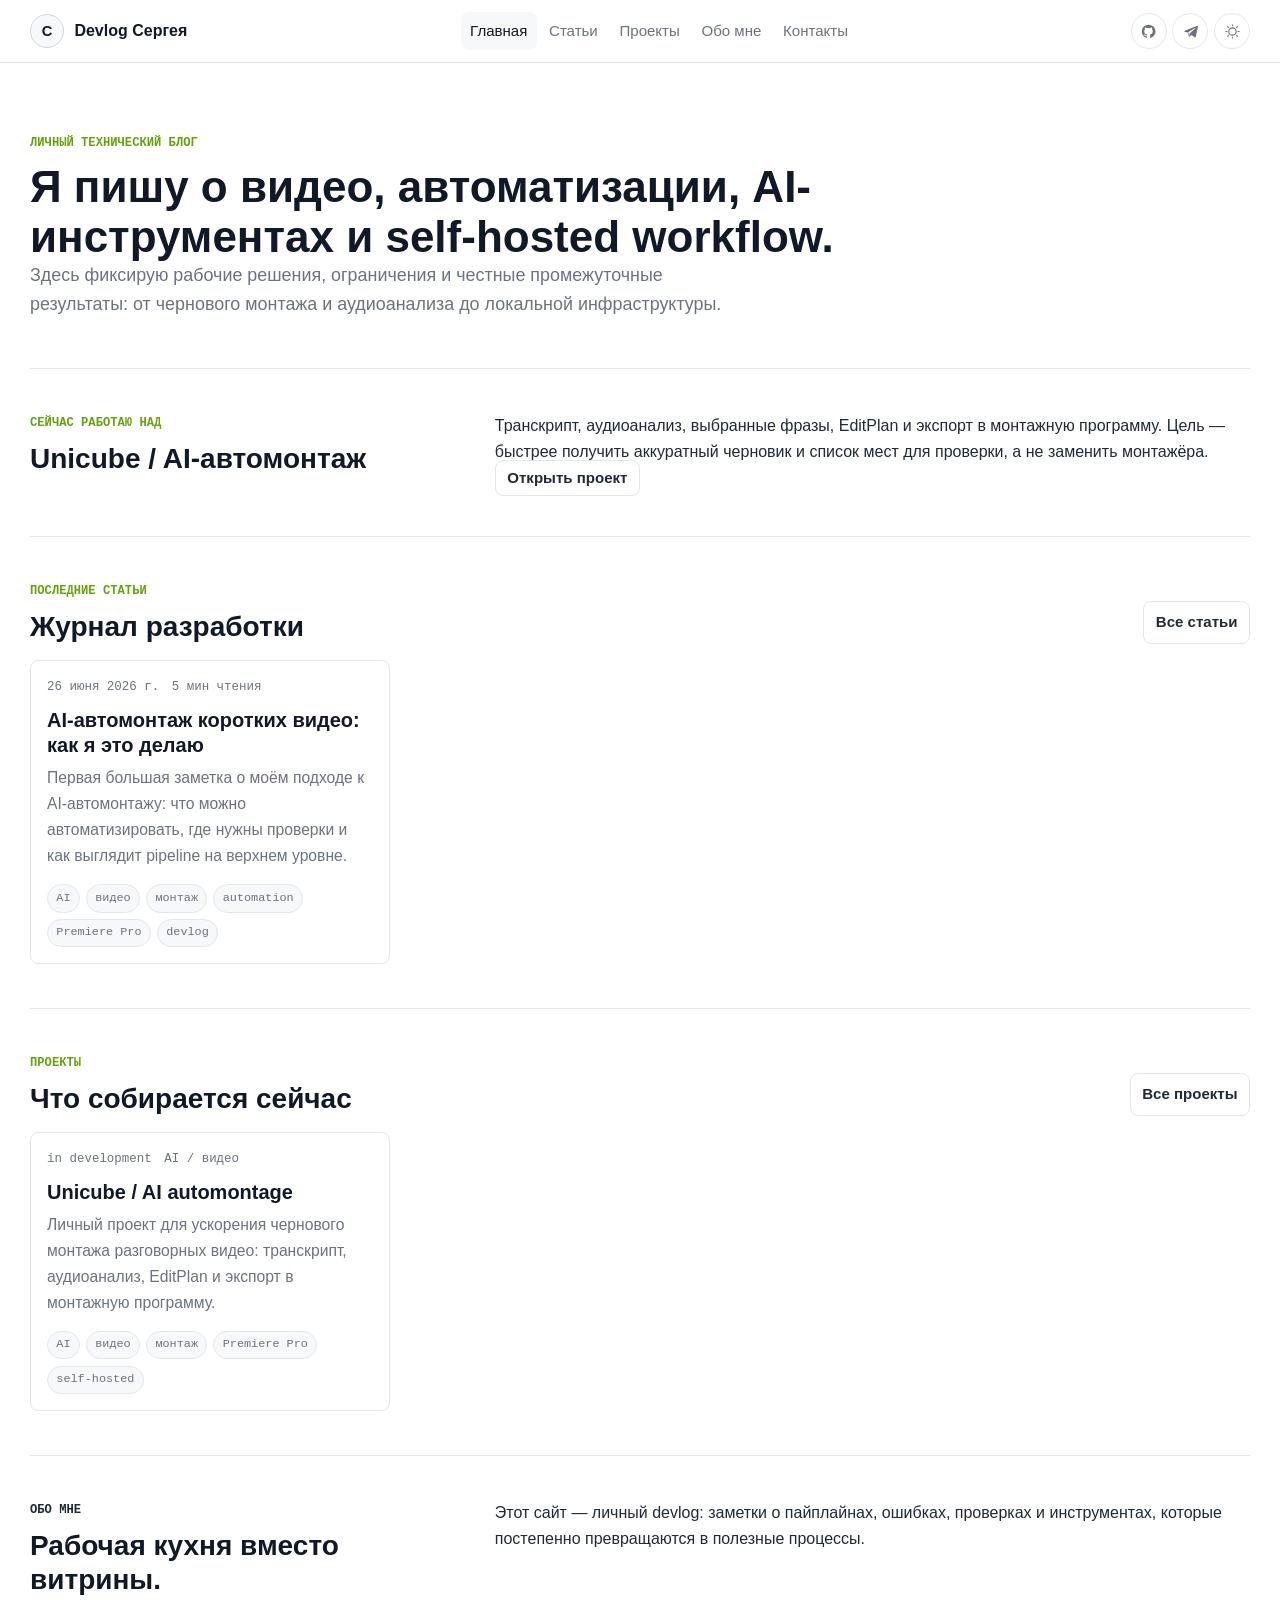
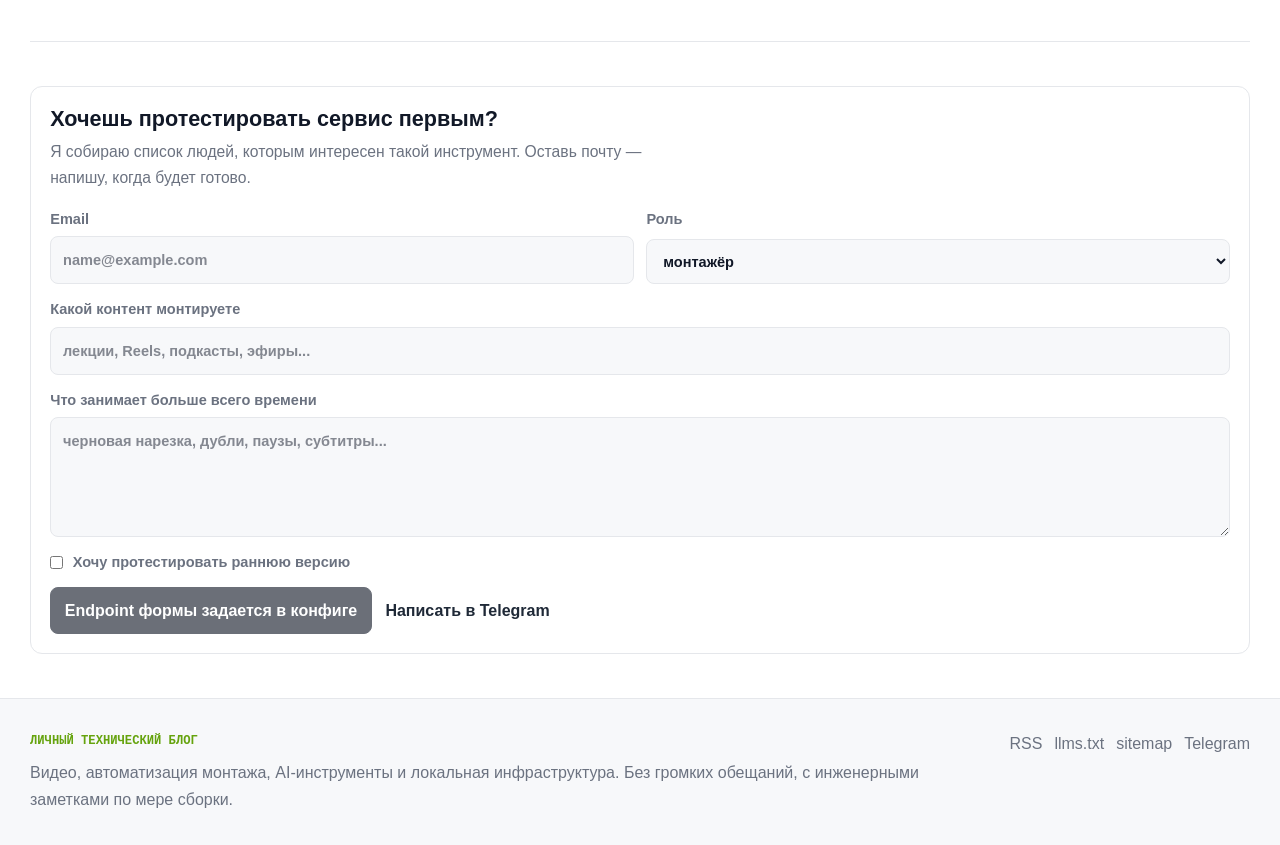
==== index.html @ e4939ee9 "Publish site" ====
<!DOCTYPE html><html lang="ru"><head><meta charset="utf-8"><meta name="viewport" content="width=device-width, initial-scale=1"><meta name="generator" content="Astro v7.0.3"><link rel="icon" href="/favicon.svg" type="image/svg+xml"><title>Сергей: видео, AI-автомонтаж и self-hosted workflow</title><meta name="description" content="Личный технический блог о видео, автоматизации монтажа, AI-инструментах, Premiere/DaVinci и self-hosted процессах."><link rel="canonical" href="https://dedkik221.github.io/"><meta name="robots" content="index, follow"><meta property="og:locale" content="ru_RU"><meta property="og:site_name" content="Сергей: видео, AI-автомонтаж и self-hosted workflow"><meta property="og:type" content="website"><meta property="og:title" content="Сергей: видео, AI-автомонтаж и self-hosted workflow"><meta property="og:description" content="Личный технический блог о видео, автоматизации монтажа, AI-инструментах, Premiere/DaVinci и self-hosted процессах."><meta property="og:url" content="https://dedkik221.github.io/"><meta property="og:image" content="https://dedkik221.github.io/images/og-default.svg"><meta name="twitter:card" content="summary_large_image"><meta name="twitter:title" content="Сергей: видео, AI-автомонтаж и self-hosted workflow"><meta name="twitter:description" content="Личный технический блог о видео, автоматизации монтажа, AI-инструментах, Premiere/DaVinci и self-hosted процессах."><meta name="twitter:image" content="https://dedkik221.github.io/images/og-default.svg"><script type="application/ld+json">{"@context":"https://schema.org","@type":"WebSite","name":"Сергей: видео, AI-автомонтаж и self-hosted workflow","url":"https://dedkik221.github.io","inLanguage":"ru-RU","description":"Личный технический блог о видео, автоматизации монтажа, AI-инструментах, Premiere/DaVinci и self-hosted процессах.","author":{"@type":"Person","name":"Сергей"}}</script><script type="application/ld+json">{"@context":"https://schema.org","@type":"Person","name":"Сергей","url":"https://dedkik221.github.io","description":"Я исследую и собираю инструменты на стыке видеопроизводства, автоматизации монтажа, AI и локальной инфраструктуры.","sameAs":["https://t.me/your_username","https://github.com/your_username"]}</script><script type="application/ld+json">{"@context":"https://schema.org","@type":"BreadcrumbList","itemListElement":[{"@type":"ListItem","position":1,"name":"Главная","item":"https://dedkik221.github.io/"}]}</script><link rel="stylesheet" href="/_astro/seo.Bn_b38nS.css"></head><body><a class="skip-link" href="#content">К содержанию</a><header class="site-header" data-pagefind-ignore><div class="shell header-inner"><a class="brand" href="/" aria-label="На главную"><span class="brand-mark">С</span><span><strong>Devlog Сергея</strong></span></a><nav class="nav" aria-label="Главная навигация"><a href="/" aria-current="page">Главная</a><a href="/articles/">Статьи</a><a href="/projects/">Проекты</a><a href="/about/">Обо мне</a><a href="/contact/">Контакты</a></nav><div class="header-actions" aria-label="Быстрые ссылки"><a href="https://github.com/your_username" aria-label="GitHub"><svg viewBox="0 0 24 24" aria-hidden="true"><path d="M12 2.5a9.5 9.5 0 0 0-3 18.52c.48.09.65-.2.65-.46v-1.7c-2.64.57-3.2-1.12-3.2-1.12-.43-1.1-1.05-1.39-1.05-1.39-.86-.59.07-.58.07-.58.95.07 1.45.98 1.45.98.85 1.44 2.22 1.03 2.76.78.09-.62.33-1.03.6-1.27-2.1-.24-4.31-1.05-4.31-4.68 0-1.03.37-1.88.98-2.54-.1-.24-.42-1.2.09-2.5 0 0 .79-.25 2.6.97a8.9 8.9 0 0 1 4.73 0c1.8-1.22 2.6-.97 2.6-.97.5 1.3.18 2.26.09 2.5.61.66.98 1.5.98 2.54 0 3.64-2.22 4.44-4.33 4.67.34.3.64.88.64 1.77v2.64c0 .26.17.56.66.46A9.5 9.5 0 0 0 12 2.5Z"></path></svg></a><a href="https://t.me/your_username" aria-label="Telegram"><svg viewBox="0 0 24 24" aria-hidden="true"><path d="M20.55 4.4 3.9 10.83c-1.14.46-1.13 1.1-.2 1.38l4.27 1.33 1.63 5c.2.56.1.78.68.78.44 0 .64-.2.9-.45l2.16-2.1 4.5 3.33c.83.46 1.42.22 1.63-.77L22.4 5.54c.3-1.2-.46-1.75-1.85-1.14Zm-11.9 8.83 9.75-6.15c.49-.3.93-.14.57.18l-8.34 7.52-.33 3.49-1.65-5.04Z"></path></svg></a><button class="theme-toggle" type="button" aria-label="Переключить тему" data-theme-toggle><svg viewBox="0 0 24 24" aria-hidden="true"><path d="M12 18a6 6 0 1 1 0-12 6 6 0 0 1 0 12Zm0-1.6a4.4 4.4 0 1 0 0-8.8 4.4 4.4 0 0 0 0 8.8ZM11.2 2h1.6v2.7h-1.6V2Zm0 17.3h1.6V22h-1.6v-2.7ZM2 11.2h2.7v1.6H2v-1.6Zm17.3 0H22v1.6h-2.7v-1.6ZM4.22 5.35l1.13-1.13 1.9 1.9-1.13 1.13-1.9-1.9Zm12.53 12.53 1.13-1.13 1.9 1.9-1.13 1.13-1.9-1.9Zm0-11.76 1.9-1.9 1.13 1.13-1.9 1.9-1.13-1.13ZM4.22 18.65l1.9-1.9 1.13 1.13-1.9 1.9-1.13-1.13Z"></path></svg></button></div></div></header><script>
  const storedTheme = localStorage.getItem('theme');
  if (storedTheme === 'dark') document.documentElement.dataset.theme = 'dark';

  document.querySelector('[data-theme-toggle]')?.addEventListener('click', () => {
    const nextTheme = document.documentElement.dataset.theme === 'dark' ? 'light' : 'dark';
    document.documentElement.dataset.theme = nextTheme === 'dark' ? 'dark' : '';
    localStorage.setItem('theme', nextTheme);
  });
</script><main id="content" class="site-main"><section class="home-intro shell" data-pagefind-body><p class="eyebrow">личный технический блог</p><h1>Я пишу о видео, автоматизации, AI-инструментах и self-hosted workflow.</h1><p class="lead">Здесь фиксирую рабочие решения, ограничения и честные промежуточные результаты: от чернового монтажа и аудиоанализа до локальной инфраструктуры.</p></section><section class="section shell now-block" data-pagefind-body><div><p class="eyebrow">сейчас работаю над</p><h2>Unicube / AI-автомонтаж</h2></div><div class="text-block"><p>Транскрипт, аудиоанализ, выбранные фразы, EditPlan и экспорт в монтажную программу. Цель — быстрее получить аккуратный черновик и список мест для проверки, а не заменить монтажёра.</p><a href="/projects/unicube/">Открыть проект</a></div></section><section class="section shell"><div class="section-head"><div><p class="eyebrow">последние статьи</p><h2>Журнал разработки</h2></div><a href="/articles/">Все статьи</a></div><div class="card-grid"><article class="content-card"><div class="card-meta"><time datetime="2026-06-26T00:00:00.000Z">26 июня 2026 г.</time><span>5 мин чтения</span></div><h2><a href="/articles/ai-automontage-plugin/">AI-автомонтаж коротких видео: как я это делаю</a></h2><p>Первая большая заметка о моём подходе к AI-автомонтажу: что можно автоматизировать, где нужны проверки и как выглядит pipeline на верхнем уровне.</p><ul class="tag-list" aria-label="Теги"><li>AI</li><li>видео</li><li>монтаж</li><li>automation</li><li>Premiere Pro</li><li>devlog</li></ul></article></div></section><section class="section shell"><div class="section-head"><div><p class="eyebrow">проекты</p><h2>Что собирается сейчас</h2></div><a href="/projects/">Все проекты</a></div><div class="card-grid"><article class="content-card project-card"><div class="card-meta"><span>in development</span><span>AI / видео</span></div><h2><a href="/projects/unicube/">Unicube / AI automontage</a></h2><p>Личный проект для ускорения чернового монтажа разговорных видео: транскрипт, аудиоанализ, EditPlan и экспорт в монтажную программу.</p><ul class="tag-list" aria-label="Теги проекта"><li>AI</li><li>видео</li><li>монтаж</li><li>Premiere Pro</li><li>self-hosted</li></ul></article></div></section><section class="section shell about-strip" data-pagefind-body><div><p class="eyebrow">обо мне</p><h2>Рабочая кухня вместо витрины.</h2></div><p>Этот сайт — личный devlog: заметки о пайплайнах, ошибках, проверках и инструментах, которые постепенно превращаются в полезные процессы.</p></section><section class="section shell feedback-band" id="feedback"><form class="feedback-form"><div class="form-intro"><h2>Хочешь протестировать сервис первым?</h2><p>Я собираю список людей, которым интересен такой инструмент. Оставь почту — напишу, когда будет готово.</p></div><div class="form-grid"><label><span>Email</span><input type="email" name="email" placeholder="name@example.com" autocomplete="email"></label><label><span>Роль</span><select name="role"><option value="монтажёр">монтажёр</option><option value="блогер">блогер</option><option value="SMM">SMM</option><option value="предприниматель">предприниматель</option><option value="другое">другое</option></select></label></div><label><span>Какой контент монтируете</span><input name="content_type" placeholder="лекции, Reels, подкасты, эфиры..."></label><label><span>Что занимает больше всего времени</span><textarea name="main_pain" rows="4" placeholder="черновая нарезка, дубли, паузы, субтитры..."></textarea></label><label class="check-row"><input type="checkbox" name="early_access" value="yes"><span>Хочу протестировать раннюю версию</span></label><div class="form-actions"><button type="button" disabled>Endpoint формы задается в конфиге</button><a href="https://t.me/your_username">Написать в Telegram</a></div></form></section></main><footer class="site-footer" data-pagefind-ignore><div class="shell footer-grid"><div><p class="eyebrow">Личный технический блог</p><p>Видео, автоматизация монтажа, AI-инструменты и локальная инфраструктура. Без громких обещаний, с инженерными заметками по мере сборки.</p></div><div class="footer-links"><a href="/rss.xml">RSS</a><a href="/llms.txt">llms.txt</a><a href="/sitemap.xml">sitemap</a><a href="https://t.me/your_username">Telegram</a></div></div></footer></body></html>
---- _astro/seo.Bn_b38nS.css ----
/*! tailwindcss v4.3.1 | MIT License | https://tailwindcss.com */
@layer properties{@supports (((-webkit-hyphens:none)) and (not (margin-trim:inline))) or ((-moz-orient:inline) and (not (color:rgb(from red r g b)))){*,:before,:after,::backdrop{--tw-outline-style:solid}}}@layer theme{:root,:host{--font-sans:ui-sans-serif, system-ui, sans-serif, "Apple Color Emoji", "Segoe UI Emoji", "Segoe UI Symbol", "Noto Color Emoji";--font-mono:ui-monospace, SFMono-Regular, Menlo, Monaco, Consolas, "Liberation Mono", "Courier New", monospace;--radius-lg:.5rem;--default-font-family:var(--font-sans);--default-mono-font-family:var(--font-mono)}}@layer base{*,:after,:before,::backdrop{box-sizing:border-box;border:0 solid;margin:0;padding:0}::file-selector-button{box-sizing:border-box;border:0 solid;margin:0;padding:0}html,:host{-webkit-text-size-adjust:100%;tab-size:4;line-height:1.5;font-family:var(--default-font-family,ui-sans-serif, system-ui, sans-serif, "Apple Color Emoji", "Segoe UI Emoji", "Segoe UI Symbol", "Noto Color Emoji");font-feature-settings:var(--default-font-feature-settings,normal);font-variation-settings:var(--default-font-variation-settings,normal);-webkit-tap-highlight-color:transparent}hr{height:0;color:inherit;border-top-width:1px}abbr:where([title]){text-decoration:underline dotted}h1,h2,h3,h4,h5,h6{font-size:inherit;font-weight:inherit}a{color:inherit;-webkit-text-decoration:inherit;-webkit-text-decoration:inherit;-webkit-text-decoration:inherit;text-decoration:inherit}b,strong{font-weight:bolder}code,kbd,samp,pre{font-family:var(--default-mono-font-family,ui-monospace, SFMono-Regular, Menlo, Monaco, Consolas, "Liberation Mono", "Courier New", monospace);font-feature-settings:var(--default-mono-font-feature-settings,normal);font-variation-settings:var(--default-mono-font-variation-settings,normal);font-size:1em}small{font-size:80%}sub,sup{vertical-align:baseline;font-size:75%;line-height:0;position:relative}sub{bottom:-.25em}sup{top:-.5em}table{text-indent:0;border-color:inherit;border-collapse:collapse}:-moz-focusring{outline:auto}progress{vertical-align:baseline}summary{display:list-item}ol,ul,menu{list-style:none}img,svg,video,canvas,audio,iframe,embed,object{vertical-align:middle;display:block}img,video{max-width:100%;height:auto}button,input,select,optgroup,textarea{font:inherit;font-feature-settings:inherit;font-variation-settings:inherit;letter-spacing:inherit;color:inherit;opacity:1;background-color:#0000;border-radius:0}::file-selector-button{font:inherit;font-feature-settings:inherit;font-variation-settings:inherit;letter-spacing:inherit;color:inherit;opacity:1;background-color:#0000;border-radius:0}:where(select:is([multiple],[size])) optgroup{font-weight:bolder}:where(select:is([multiple],[size])) optgroup option{padding-inline-start:20px}::file-selector-button{margin-inline-end:4px}::placeholder{opacity:1}@supports (not ((-webkit-appearance:-apple-pay-button))) or (contain-intrinsic-size:1px){::placeholder{color:currentColor}@supports (color:color-mix(in lab, red, red)){::placeholder{color:color-mix(in oklab, currentcolor 50%, transparent)}}}textarea{resize:vertical}::-webkit-search-decoration{-webkit-appearance:none}::-webkit-date-and-time-value{min-height:1lh;text-align:inherit}::-webkit-datetime-edit{display:inline-flex}::-webkit-datetime-edit-fields-wrapper{padding:0}::-webkit-datetime-edit{padding-block:0}::-webkit-datetime-edit-year-field{padding-block:0}::-webkit-datetime-edit-month-field{padding-block:0}::-webkit-datetime-edit-day-field{padding-block:0}::-webkit-datetime-edit-hour-field{padding-block:0}::-webkit-datetime-edit-minute-field{padding-block:0}::-webkit-datetime-edit-second-field{padding-block:0}::-webkit-datetime-edit-millisecond-field{padding-block:0}::-webkit-datetime-edit-meridiem-field{padding-block:0}::-webkit-calendar-picker-indicator{line-height:1}:-moz-ui-invalid{box-shadow:none}button,input:where([type=button],[type=reset],[type=submit]){appearance:button}::file-selector-button{appearance:button}::-webkit-inner-spin-button{height:auto}::-webkit-outer-spin-button{height:auto}[hidden]:where(:not([hidden=until-found])){display:none!important}}@layer components;@layer utilities{.static{position:static}.prose{color:var(--tw-prose-body);max-width:65ch}.prose :where(p):not(:where([class~=not-prose],[class~=not-prose] *)){margin-top:1.25em;margin-bottom:1.25em}.prose :where([class~=lead]):not(:where([class~=not-prose],[class~=not-prose] *)){color:var(--tw-prose-lead);margin-top:1.2em;margin-bottom:1.2em;font-size:1.25em;line-height:1.6}.prose :where(a):not(:where([class~=not-prose],[class~=not-prose] *)){color:var(--tw-prose-links);font-weight:500;text-decoration:underline}.prose :where(strong):not(:where([class~=not-prose],[class~=not-prose] *)){color:var(--tw-prose-bold);font-weight:600}.prose :where(a strong):not(:where([class~=not-prose],[class~=not-prose] *)),.prose :where(blockquote strong):not(:where([class~=not-prose],[class~=not-prose] *)),.prose :where(thead th strong):not(:where([class~=not-prose],[class~=not-prose] *)){color:inherit}.prose :where(ol):not(:where([class~=not-prose],[class~=not-prose] *)){margin-top:1.25em;margin-bottom:1.25em;padding-inline-start:1.625em;list-style-type:decimal}.prose :where(ol[type=A]):not(:where([class~=not-prose],[class~=not-prose] *)){list-style-type:upper-alpha}.prose :where(ol[type=a]):not(:where([class~=not-prose],[class~=not-prose] *)){list-style-type:lower-alpha}.prose :where(ol[type=A s]):not(:where([class~=not-prose],[class~=not-prose] *)){list-style-type:upper-alpha}.prose :where(ol[type=a s]):not(:where([class~=not-prose],[class~=not-prose] *)){list-style-type:lower-alpha}.prose :where(ol[type=I]):not(:where([class~=not-prose],[class~=not-prose] *)){list-style-type:upper-roman}.prose :where(ol[type=i]):not(:where([class~=not-prose],[class~=not-prose] *)){list-style-type:lower-roman}.prose :where(ol[type=I s]):not(:where([class~=not-prose],[class~=not-prose] *)){list-style-type:upper-roman}.prose :where(ol[type=i s]):not(:where([class~=not-prose],[class~=not-prose] *)){list-style-type:lower-roman}.prose :where(ol[type="1"]):not(:where([class~=not-prose],[class~=not-prose] *)){list-style-type:decimal}.prose :where(ul):not(:where([class~=not-prose],[class~=not-prose] *)){margin-top:1.25em;margin-bottom:1.25em;padding-inline-start:1.625em;list-style-type:disc}.prose :where(ol>li):not(:where([class~=not-prose],[class~=not-prose] *))::marker{color:var(--tw-prose-counters);font-weight:400}.prose :where(ul>li):not(:where([class~=not-prose],[class~=not-prose] *))::marker{color:var(--tw-prose-bullets)}.prose :where(dt):not(:where([class~=not-prose],[class~=not-prose] *)){color:var(--tw-prose-headings);margin-top:1.25em;font-weight:600}.prose :where(hr):not(:where([class~=not-prose],[class~=not-prose] *)){border-color:var(--tw-prose-hr);border-top-width:1px;margin-top:3em;margin-bottom:3em}.prose :where(blockquote):not(:where([class~=not-prose],[class~=not-prose] *)){color:var(--tw-prose-quotes);border-inline-start-width:.25rem;border-inline-start-color:var(--tw-prose-quote-borders);quotes:"“""”""‘""’";margin-top:1.6em;margin-bottom:1.6em;padding-inline-start:1em;font-style:italic;font-weight:500}.prose :where(blockquote p:first-of-type):not(:where([class~=not-prose],[class~=not-prose] *)):before{content:open-quote}.prose :where(blockquote p:last-of-type):not(:where([class~=not-prose],[class~=not-prose] *)):after{content:close-quote}.prose :where(h1):not(:where([class~=not-prose],[class~=not-prose] *)){color:var(--tw-prose-headings);margin-top:0;margin-bottom:.888889em;font-size:2.25em;font-weight:800;line-height:1.11111}.prose :where(h1 strong):not(:where([class~=not-prose],[class~=not-prose] *)){color:inherit;font-weight:900}.prose :where(h2):not(:where([class~=not-prose],[class~=not-prose] *)){color:var(--tw-prose-headings);margin-top:2em;margin-bottom:1em;font-size:1.5em;font-weight:700;line-height:1.33333}.prose :where(h2 strong):not(:where([class~=not-prose],[class~=not-prose] *)){color:inherit;font-weight:800}.prose :where(h3):not(:where([class~=not-prose],[class~=not-prose] *)){color:var(--tw-prose-headings);margin-top:1.6em;margin-bottom:.6em;font-size:1.25em;font-weight:600;line-height:1.6}.prose :where(h3 strong):not(:where([class~=not-prose],[class~=not-prose] *)){color:inherit;font-weight:700}.prose :where(h4):not(:where([class~=not-prose],[class~=not-prose] *)){color:var(--tw-prose-headings);margin-top:1.5em;margin-bottom:.5em;font-weight:600;line-height:1.5}.prose :where(h4 strong):not(:where([class~=not-prose],[class~=not-prose] *)){color:inherit;font-weight:700}.prose :where(img):not(:where([class~=not-prose],[class~=not-prose] *)){margin-top:2em;margin-bottom:2em}.prose :where(picture):not(:where([class~=not-prose],[class~=not-prose] *)){margin-top:2em;margin-bottom:2em;display:block}.prose :where(video):not(:where([class~=not-prose],[class~=not-prose] *)){margin-top:2em;margin-bottom:2em}.prose :where(kbd):not(:where([class~=not-prose],[class~=not-prose] *)){color:var(--tw-prose-kbd);box-shadow:0 0 0 1px var(--tw-prose-kbd-shadows), 0 3px 0 var(--tw-prose-kbd-shadows);padding-top:.1875em;padding-inline-end:.375em;padding-bottom:.1875em;border-radius:.3125rem;padding-inline-start:.375em;font-family:inherit;font-size:.875em;font-weight:500}.prose :where(code):not(:where([class~=not-prose],[class~=not-prose] *)){color:var(--tw-prose-code);font-size:.875em;font-weight:600}.prose :where(code):not(:where([class~=not-prose],[class~=not-prose] *)):before,.prose :where(code):not(:where([class~=not-prose],[class~=not-prose] *)):after{content:"`"}.prose :where(a code):not(:where([class~=not-prose],[class~=not-prose] *)),.prose :where(h1 code):not(:where([class~=not-prose],[class~=not-prose] *)){color:inherit}.prose :where(h2 code):not(:where([class~=not-prose],[class~=not-prose] *)){color:inherit;font-size:.875em}.prose :where(h3 code):not(:where([class~=not-prose],[class~=not-prose] *)){color:inherit;font-size:.9em}.prose :where(h4 code):not(:where([class~=not-prose],[class~=not-prose] *)),.prose :where(blockquote code):not(:where([class~=not-prose],[class~=not-prose] *)),.prose :where(thead th code):not(:where([class~=not-prose],[class~=not-prose] *)){color:inherit}.prose :where(pre):not(:where([class~=not-prose],[class~=not-prose] *)){color:var(--tw-prose-pre-code);background-color:var(--tw-prose-pre-bg);padding-top:.857143em;padding-inline-end:1.14286em;padding-bottom:.857143em;border-radius:.375rem;margin-top:1.71429em;margin-bottom:1.71429em;padding-inline-start:1.14286em;font-size:.875em;font-weight:400;line-height:1.71429;overflow-x:auto}.prose :where(pre code):not(:where([class~=not-prose],[class~=not-prose] *)){font-weight:inherit;color:inherit;font-size:inherit;font-family:inherit;line-height:inherit;background-color:#0000;border-width:0;border-radius:0;padding:0}.prose :where(pre code):not(:where([class~=not-prose],[class~=not-prose] *)):before,.prose :where(pre code):not(:where([class~=not-prose],[class~=not-prose] *)):after{content:none}.prose :where(table):not(:where([class~=not-prose],[class~=not-prose] *)){table-layout:auto;width:100%;margin-top:2em;margin-bottom:2em;font-size:.875em;line-height:1.71429}.prose :where(thead):not(:where([class~=not-prose],[class~=not-prose] *)){border-bottom-width:1px;border-bottom-color:var(--tw-prose-th-borders)}.prose :where(thead th):not(:where([class~=not-prose],[class~=not-prose] *)){color:var(--tw-prose-headings);vertical-align:bottom;padding-inline-end:.571429em;padding-bottom:.571429em;padding-inline-start:.571429em;font-weight:600}.prose :where(tbody tr):not(:where([class~=not-prose],[class~=not-prose] *)){border-bottom-width:1px;border-bottom-color:var(--tw-prose-td-borders)}.prose :where(tbody tr:last-child):not(:where([class~=not-prose],[class~=not-prose] *)){border-bottom-width:0}.prose :where(tbody td):not(:where([class~=not-prose],[class~=not-prose] *)){vertical-align:baseline}.prose :where(tfoot):not(:where([class~=not-prose],[class~=not-prose] *)){border-top-width:1px;border-top-color:var(--tw-prose-th-borders)}.prose :where(tfoot td):not(:where([class~=not-prose],[class~=not-prose] *)){vertical-align:top}.prose :where(th,td):not(:where([class~=not-prose],[class~=not-prose] *)){text-align:start}.prose :where(figure>*):not(:where([class~=not-prose],[class~=not-prose] *)){margin-top:0;margin-bottom:0}.prose :where(figcaption):not(:where([class~=not-prose],[class~=not-prose] *)){color:var(--tw-prose-captions);margin-top:.857143em;font-size:.875em;line-height:1.42857}.prose{--tw-prose-body:oklch(37.3% .034 259.733);--tw-prose-headings:oklch(21% .034 264.665);--tw-prose-lead:oklch(44.6% .03 256.802);--tw-prose-links:oklch(21% .034 264.665);--tw-prose-bold:oklch(21% .034 264.665);--tw-prose-counters:oklch(55.1% .027 264.364);--tw-prose-bullets:oklch(87.2% .01 258.338);--tw-prose-hr:oklch(92.8% .006 264.531);--tw-prose-quotes:oklch(21% .034 264.665);--tw-prose-quote-borders:oklch(92.8% .006 264.531);--tw-prose-captions:oklch(55.1% .027 264.364);--tw-prose-kbd:oklch(21% .034 264.665);--tw-prose-kbd-shadows:oklab(21% -.00316127 -.0338527/.1);--tw-prose-code:oklch(21% .034 264.665);--tw-prose-pre-code:oklch(92.8% .006 264.531);--tw-prose-pre-bg:oklch(27.8% .033 256.848);--tw-prose-th-borders:oklch(87.2% .01 258.338);--tw-prose-td-borders:oklch(92.8% .006 264.531);--tw-prose-invert-body:oklch(87.2% .01 258.338);--tw-prose-invert-headings:#fff;--tw-prose-invert-lead:oklch(70.7% .022 261.325);--tw-prose-invert-links:#fff;--tw-prose-invert-bold:#fff;--tw-prose-invert-counters:oklch(70.7% .022 261.325);--tw-prose-invert-bullets:oklch(44.6% .03 256.802);--tw-prose-invert-hr:oklch(37.3% .034 259.733);--tw-prose-invert-quotes:oklch(96.7% .003 264.542);--tw-prose-invert-quote-borders:oklch(37.3% .034 259.733);--tw-prose-invert-captions:oklch(70.7% .022 261.325);--tw-prose-invert-kbd:#fff;--tw-prose-invert-kbd-shadows:#ffffff1a;--tw-prose-invert-code:#fff;--tw-prose-invert-pre-code:oklch(87.2% .01 258.338);--tw-prose-invert-pre-bg:#00000080;--tw-prose-invert-th-borders:oklch(44.6% .03 256.802);--tw-prose-invert-td-borders:oklch(37.3% .034 259.733);font-size:1rem;line-height:1.75}.prose :where(picture>img):not(:where([class~=not-prose],[class~=not-prose] *)){margin-top:0;margin-bottom:0}.prose :where(li):not(:where([class~=not-prose],[class~=not-prose] *)){margin-top:.5em;margin-bottom:.5em}.prose :where(ol>li):not(:where([class~=not-prose],[class~=not-prose] *)),.prose :where(ul>li):not(:where([class~=not-prose],[class~=not-prose] *)){padding-inline-start:.375em}.prose :where(.prose>ul>li p):not(:where([class~=not-prose],[class~=not-prose] *)){margin-top:.75em;margin-bottom:.75em}.prose :where(.prose>ul>li>p:first-child):not(:where([class~=not-prose],[class~=not-prose] *)){margin-top:1.25em}.prose :where(.prose>ul>li>p:last-child):not(:where([class~=not-prose],[class~=not-prose] *)){margin-bottom:1.25em}.prose :where(.prose>ol>li>p:first-child):not(:where([class~=not-prose],[class~=not-prose] *)){margin-top:1.25em}.prose :where(.prose>ol>li>p:last-child):not(:where([class~=not-prose],[class~=not-prose] *)){margin-bottom:1.25em}.prose :where(ul ul,ul ol,ol ul,ol ol):not(:where([class~=not-prose],[class~=not-prose] *)){margin-top:.75em;margin-bottom:.75em}.prose :where(dl):not(:where([class~=not-prose],[class~=not-prose] *)){margin-top:1.25em;margin-bottom:1.25em}.prose :where(dd):not(:where([class~=not-prose],[class~=not-prose] *)){margin-top:.5em;padding-inline-start:1.625em}.prose :where(hr+*):not(:where([class~=not-prose],[class~=not-prose] *)),.prose :where(h2+*):not(:where([class~=not-prose],[class~=not-prose] *)),.prose :where(h3+*):not(:where([class~=not-prose],[class~=not-prose] *)),.prose :where(h4+*):not(:where([class~=not-prose],[class~=not-prose] *)){margin-top:0}.prose :where(thead th:first-child):not(:where([class~=not-prose],[class~=not-prose] *)){padding-inline-start:0}.prose :where(thead th:last-child):not(:where([class~=not-prose],[class~=not-prose] *)){padding-inline-end:0}.prose :where(tbody td,tfoot td):not(:where([class~=not-prose],[class~=not-prose] *)){padding-top:.571429em;padding-inline-end:.571429em;padding-bottom:.571429em;padding-inline-start:.571429em}.prose :where(tbody td:first-child,tfoot td:first-child):not(:where([class~=not-prose],[class~=not-prose] *)){padding-inline-start:0}.prose :where(tbody td:last-child,tfoot td:last-child):not(:where([class~=not-prose],[class~=not-prose] *)){padding-inline-end:0}.prose :where(figure):not(:where([class~=not-prose],[class~=not-prose] *)){margin-top:2em;margin-bottom:2em}.prose :where(.prose>:first-child):not(:where([class~=not-prose],[class~=not-prose] *)){margin-top:0}.prose :where(.prose>:last-child):not(:where([class~=not-prose],[class~=not-prose] *)){margin-bottom:0}.hidden{display:none}.outline{outline-style:var(--tw-outline-style);outline-width:1px}}:root{color-scheme:light;--bg:#fff;--page:#f7f8fa;--surface:#fff;--muted-surface:#f3f4f6;--ink:#111827;--text:#1f2937;--muted:#6b7280;--soft:#9ca3af;--line:#e5e7eb;--line-strong:#d1d5db;--accent:#84cc16;--accent-strong:#65a30d;--diagram:#111827;--diagram-soft:#1f2937;--radius:8px;--radius-lg:12px;--mono:"SFMono-Regular", "Cascadia Code", "Liberation Mono", Menlo, monospace;--body:-apple-system, BlinkMacSystemFont, "Segoe UI", Roboto, "Helvetica Neue", Arial, sans-serif}:root[data-theme=dark]{color-scheme:dark;--bg:#111827;--page:#1f2937;--surface:#111827;--muted-surface:#172033;--ink:#f9fafb;--text:#e5e7eb;--muted:#9ca3af;--soft:#6b7280;--line:#374151;--line-strong:#4b5563}*{box-sizing:border-box}html{scroll-behavior:smooth}body{background:var(--bg);color:var(--text);font-family:var(--body);letter-spacing:0;margin:0;font-size:16px;line-height:1.65}a{color:inherit;text-underline-offset:.22em;text-decoration-color:#65a30d59;text-decoration-thickness:1px}a:hover{color:var(--accent-strong);text-decoration-color:currentColor}img,svg{max-width:100%;display:block}button,input,textarea,select{font:inherit}button,.button{border:1px solid var(--line);border-radius:var(--radius);background:var(--surface);min-height:40px;color:var(--ink);justify-content:center;align-items:center;gap:.45rem;padding:.58rem .85rem;font-weight:650;text-decoration:none;transition:border-color .14s,background .14s,color .14s;display:inline-flex}button:hover,.button:hover{border-color:var(--line-strong);background:var(--muted-surface);color:var(--ink)}button:disabled{cursor:not-allowed;opacity:.62}.primary,.form-actions button{border-color:var(--ink);background:var(--ink);color:#fff}.primary:hover,.form-actions button:hover{border-color:var(--accent-strong);background:var(--accent-strong);color:#fff}.secondary{background:var(--surface)}.skip-link{z-index:30;background:var(--ink);color:#fff;border-radius:var(--radius);padding:.55rem .8rem;position:absolute;top:.75rem;left:1rem;transform:translateY(-160%)}.skip-link:focus{transform:translateY(0)}.shell{width:min(1220px,100% - 32px);margin:0 auto}.site-main{min-height:70vh}.site-header{z-index:20;border-bottom:1px solid var(--line);backdrop-filter:blur(10px);background:#fffffff5;position:sticky;top:0}.header-inner{grid-template-columns:auto 1fr auto;align-items:center;gap:1rem;min-height:62px;display:grid}.brand{min-width:max-content;color:var(--ink);align-items:center;gap:.65rem;text-decoration:none;display:inline-flex}.brand-mark{border:1px solid var(--line-strong);background:var(--page);width:34px;height:34px;color:var(--ink);border-radius:50%;place-items:center;font-size:.92rem;font-weight:800;display:grid}.brand strong{font-size:1rem;line-height:1.1;display:block}.nav{flex-wrap:wrap;justify-content:center;gap:.2rem;display:flex}.nav a{border-radius:var(--radius);color:var(--muted);padding:.42rem .58rem;font-size:.94rem;text-decoration:none}.nav a:hover,.nav a[aria-current=page]{background:var(--page);color:var(--ink)}.header-actions{justify-content:flex-end;align-items:center;gap:.35rem;display:flex}.header-actions a,.header-actions button{border:1px solid var(--line);background:var(--surface);width:36px;height:36px;min-height:36px;color:var(--muted);border-radius:50%;place-items:center;padding:0;text-decoration:none;display:grid}.header-actions a:hover,.header-actions button:hover{border-color:var(--line-strong);color:var(--ink)}.header-actions svg{fill:currentColor;width:17px;height:17px}.home-intro{max-width:820px;margin-left:max(16px,50% - 610px);padding:4.4rem 0 3rem}.home-intro h1,.page-head h1,.article-header h1{color:var(--ink);letter-spacing:0;margin:0;font-size:2.75rem;font-weight:750;line-height:1.12}.lead,.page-head p,.article-header>p{max-width:720px;color:var(--muted);font-size:1.12rem;line-height:1.65}.eyebrow{color:var(--accent-strong);font-family:var(--mono);letter-spacing:0;text-transform:uppercase;margin:0 0 .55rem;font-size:.76rem;font-weight:800}.section{border-top:1px solid var(--line);padding:2.75rem 0}.section-grid,.now-block,.about-strip,.feedback-band{grid-template-columns:minmax(220px,.72fr) minmax(0,1.28fr);align-items:start;gap:2.5rem;display:grid}.section h2,.compact-list h2,.timeline h2{color:var(--ink);letter-spacing:0;margin:0;font-size:1.75rem;font-weight:720;line-height:1.22}.section-head{justify-content:space-between;align-items:flex-end;gap:1rem;margin-bottom:1rem;display:flex}.section-head a,.text-block a,.article-next a,.contact-strip a,.contact-list a{border:1px solid var(--line);border-radius:var(--radius);background:var(--surface);padding:.52rem .72rem;font-size:.94rem;font-weight:650;text-decoration:none}.text-block p:first-child,.about-strip p{margin-top:0}.text-block p,.about-strip p{color:var(--text)}.card-grid{grid-template-columns:repeat(auto-fit,minmax(min(100%,280px),360px));gap:1rem;display:grid}.content-card{border:1px solid var(--line);border-radius:var(--radius);background:var(--surface);min-height:100%;padding:1rem}.content-card h2{color:var(--ink);letter-spacing:0;margin:.62rem 0 .42rem;font-size:1.25rem;font-weight:720;line-height:1.28}.content-card p{color:var(--muted);font-size:.98rem}.content-card.is-muted{background:var(--page)}.card-meta,.article-meta{color:var(--muted);font-family:var(--mono);flex-wrap:wrap;gap:.45rem .78rem;font-size:.78rem;display:flex}.tag-list{flex-wrap:wrap;gap:.38rem;margin:.95rem 0 0;padding:0;list-style:none;display:flex}.tag-list li,.tag-filter button{border:1px solid var(--line);background:var(--page);color:var(--muted);font-family:var(--mono);border-radius:999px;padding:.22rem .52rem;font-size:.74rem}.tag-filter{flex-wrap:wrap;gap:.45rem;display:flex}.tag-filter button{cursor:pointer;min-height:34px}.tag-filter button.is-active{color:var(--accent-strong);background:#84cc161f;border-color:#65a30d73}.page-head{padding:3.6rem 0 1.8rem}.search-panel{padding-bottom:0}.search-box{border:1px solid var(--line);border-radius:var(--radius-lg);background:var(--surface);padding:1rem}.search-box label{color:var(--muted);margin-bottom:.45rem;font-weight:750;display:block}.search-box input,.feedback-form input,.feedback-form textarea,.feedback-form select,.subscribe-box input{border:1px solid var(--line);border-radius:var(--radius);background:var(--page);width:100%;color:var(--ink);padding:.68rem .74rem}.search-results ol{gap:.65rem;margin:1rem 0 0;padding:0;list-style:none;display:grid}.search-results a{border-top:1px solid var(--line);padding-top:.75rem;text-decoration:none;display:block}.search-results p{color:var(--muted);margin:.2rem 0 0;font-size:.94rem}.draft-list{grid-template-columns:repeat(2,minmax(0,1fr));gap:.8rem;display:grid}.feedback-band{display:block}.feedback-form{border:1px solid var(--line);border-radius:var(--radius-lg);background:var(--surface);padding:1.2rem}.form-intro{max-width:620px;margin-bottom:1rem}.form-intro h2{color:var(--ink);margin:0 0 .35rem;font-size:1.35rem;font-weight:740;line-height:1.25}.form-intro p{color:var(--muted);margin:0;font-size:.98rem}.feedback-form label{color:var(--muted);gap:.35rem;margin-bottom:.82rem;font-size:.91rem;font-weight:700;display:grid}.feedback-form textarea{resize:vertical}.form-grid{grid-template-columns:repeat(2,minmax(0,1fr));gap:.8rem;display:grid}.check-row{align-items:center;grid-template-columns:none!important;gap:.6rem!important;display:flex!important}.check-row input{width:auto}.form-actions{flex-wrap:wrap;align-items:center;gap:.85rem;margin-top:.6rem;display:flex}.form-actions a{color:var(--text);font-weight:650;text-decoration:none}.article-shell{grid-template-columns:minmax(230px,260px) minmax(0,720px) minmax(190px,220px);align-items:start;gap:2rem;padding:3rem 0 3.6rem;display:grid}.article-main{min-width:0}.article-header{margin-bottom:2rem}.article-header h1{margin-top:.7rem;font-size:2.85rem}.article-header>p{margin-bottom:0;font-size:1.18rem}.author-sidebar{border-right:1px solid var(--line);background:var(--page);min-height:calc(100vh - 110px);color:var(--muted);padding:1.35rem 1.2rem 1.2rem;position:sticky;top:86px}.author-card{gap:1rem;display:grid}.author-avatar{border:1px solid var(--line-strong);background:var(--surface);width:92px;height:92px;color:var(--ink);border-radius:50%;place-items:center;font-size:2rem;font-weight:800;display:grid}.author-kicker{color:var(--accent-strong);font-family:var(--mono);text-transform:uppercase;margin:0 0 .18rem;font-size:.72rem;font-weight:800}.author-card h2,.sidebar-section h3{color:var(--ink);margin:0;font-size:1.08rem;font-weight:760;line-height:1.25}.author-card p{margin:.42rem 0 0;font-size:.95rem;line-height:1.55}.sidebar-links{grid-template-columns:repeat(2,minmax(0,1fr));gap:.45rem;margin:1.1rem 0;display:grid}.sidebar-links a{border:1px solid var(--line);border-radius:var(--radius);background:var(--surface);color:var(--text);padding:.48rem .58rem;font-size:.88rem;font-weight:650;text-decoration:none}.sidebar-section{border-top:1px solid var(--line);margin-top:1rem;padding-top:1rem}.latest-list{gap:.55rem;margin:.75rem 0 0;padding:0;list-style:none;display:grid}.latest-list a{color:var(--text);font-size:.9rem;line-height:1.35;text-decoration:none}.latest-list a:hover{color:var(--accent-strong)}.subscribe-box p{margin:.45rem 0 .75rem;font-size:.9rem}.subscribe-box form{gap:.5rem;display:grid}.subscribe-box button{background:var(--ink);color:#fff;min-height:38px}.sidebar-copy{color:var(--soft);margin:1rem 0 0;font-size:.82rem}.toc{border:1px solid var(--line);border-radius:var(--radius-lg);background:var(--surface);color:var(--muted);padding:1rem;font-size:.9rem;position:sticky;top:86px}.toc p{color:var(--ink);margin:0 0 .7rem;font-weight:760}.toc ol{gap:.45rem;margin:0;padding:0;list-style:none;display:grid}.toc a{color:var(--muted);border-left:2px solid #0000;padding-left:.55rem;line-height:1.42;text-decoration:none;display:block}.toc a:hover{border-left-color:var(--accent);color:var(--ink)}.toc .depth-3{margin-left:.7rem}.article-content{width:100%;max-width:720px;color:var(--text);font-size:17px;line-height:1.7}.article-content :where(p,ul,ol,pre,figure){margin-top:1.05rem;margin-bottom:1.05rem}.article-content :where(h2,h3){color:var(--ink);letter-spacing:0}.article-content h2{margin-top:2.8rem;margin-bottom:.8rem;font-size:1.75rem;font-weight:760;line-height:1.25}.article-content h3{margin-top:2rem;font-size:1.32rem;font-weight:720;line-height:1.3}.article-content :where(p,li){color:var(--text)}.article-content :where(ul,ol){padding-left:1.25rem}.article-content li+li{margin-top:.28rem}.article-content pre{border:1px solid var(--line);border-radius:var(--radius);background:var(--page);color:var(--ink);padding:1rem;overflow-x:auto}.article-content code{background:var(--page);font-family:var(--mono);border-radius:5px;padding:.12rem .28rem;font-size:.9em}.article-content pre code{background:0 0;padding:0}.architecture-diagram{border-radius:var(--radius-lg);background:var(--diagram);color:#e5e7eb;border:1px solid #ffffff1f;width:100%;padding:1.25rem}.architecture-diagram figcaption{color:#f9fafb;margin:0 0 1rem;font-size:.95rem;font-weight:760}.diagram-flow{grid-template-columns:minmax(100px,1fr) auto minmax(110px,1fr) auto minmax(140px,1.2fr) auto minmax(110px,1fr) auto minmax(110px,1fr);align-items:center;gap:.55rem;display:grid}.diagram-node{border-radius:var(--radius);background:var(--diagram-soft);border:1px solid #e5e7eb2e;min-height:86px;padding:.75rem}.diagram-node span,.diagram-storage span:first-child{color:#a3e635;font-family:var(--mono);text-transform:uppercase;font-size:.72rem;font-weight:800;display:block}.diagram-node strong{color:#fff;margin-top:.18rem;font-size:.92rem;line-height:1.25;display:block}.diagram-node ol{color:#f3f4f6;margin:.35rem 0 0;padding-left:1.05rem;font-size:.82rem;line-height:1.4}.diagram-node.source,.diagram-node.result{background:#0f172a}.diagram-arrow{color:#a3e635;font-size:1.35rem;font-weight:800}.diagram-storage{color:#cbd5e1;grid-template-columns:auto 1fr auto;align-items:center;gap:.75rem;margin-top:1rem;font-size:.82rem;display:grid}.diagram-storage i{border-top:1px dashed #a3e635a6}.article-cta{max-width:720px;margin-top:2.6rem}.article-next{flex-wrap:wrap;gap:.8rem;max-width:720px;margin-top:1.4rem;display:flex}.timeline{gap:1rem;padding:1rem 0 4rem;display:grid}.timeline article,.compact-list{border-left:3px solid var(--accent);background:var(--surface);border-radius:0 var(--radius) var(--radius) 0;padding:1rem 1.2rem}.timeline span{color:var(--accent-strong);font-family:var(--mono);font-size:.78rem;font-weight:800}.compact-list ul{gap:.8rem;margin-bottom:0;padding-left:1.2rem;display:grid}.contact-strip,.contact-list{flex-wrap:wrap;gap:.85rem;display:flex}.site-footer{border-top:1px solid var(--line);background:var(--page)}.footer-grid{color:var(--muted);grid-template-columns:1fr auto;gap:2rem;padding:2rem 0;display:grid}.footer-links{flex-wrap:wrap;place-content:start flex-end;gap:.75rem;display:flex}@media (width<=1120px){.article-shell{grid-template-columns:minmax(0,1fr) minmax(180px,220px)}.author-sidebar{border:1px solid var(--line);border-radius:var(--radius-lg);grid-column:1/-1;min-height:0;position:static}.author-card{grid-template-columns:auto minmax(0,1fr);align-items:center}.sidebar-links{grid-template-columns:repeat(4,auto);justify-content:start}}@media (width<=900px){.header-inner{grid-template-columns:1fr auto}.nav{grid-column:1/-1;justify-content:flex-start;padding-bottom:.75rem}.article-shell,.section-grid,.now-block,.about-strip,.footer-grid{grid-template-columns:1fr}.toc{display:none}.diagram-flow{grid-template-columns:1fr}.diagram-arrow{justify-self:center;transform:rotate(90deg)}.diagram-storage{grid-template-columns:1fr}}@media (width<=720px){body{font-size:16px}.shell{width:min(100% - 24px,1220px)}.header-inner{gap:.65rem;min-height:56px}.brand strong{font-size:.96rem}.nav{flex-wrap:nowrap;padding-bottom:.65rem;overflow-x:auto}.home-intro{width:min(100% - 24px,1220px);margin:0 auto;padding:3rem 0 2.2rem}.home-intro h1,.page-head h1,.article-header h1{font-size:2rem;line-height:1.16}.lead,.page-head p,.article-header>p{font-size:1rem}.section{padding:2.1rem 0}.section h2,.compact-list h2,.timeline h2{font-size:1.45rem}.section-head{flex-direction:column;align-items:flex-start}.card-grid,.draft-list,.form-grid{grid-template-columns:1fr}.article-shell{padding:1.3rem 0 2.6rem}.author-card{grid-template-columns:1fr}.author-avatar{width:82px;height:82px}.sidebar-links{grid-template-columns:repeat(2,minmax(0,1fr))}.article-content{font-size:16.5px}.article-content h2{font-size:1.55rem}.feedback-form{padding:1rem}.form-actions{flex-direction:column;align-items:stretch}.form-actions a,.form-actions button{width:100%}}@property --tw-outline-style{syntax:"*";inherits:false;initial-value:solid}
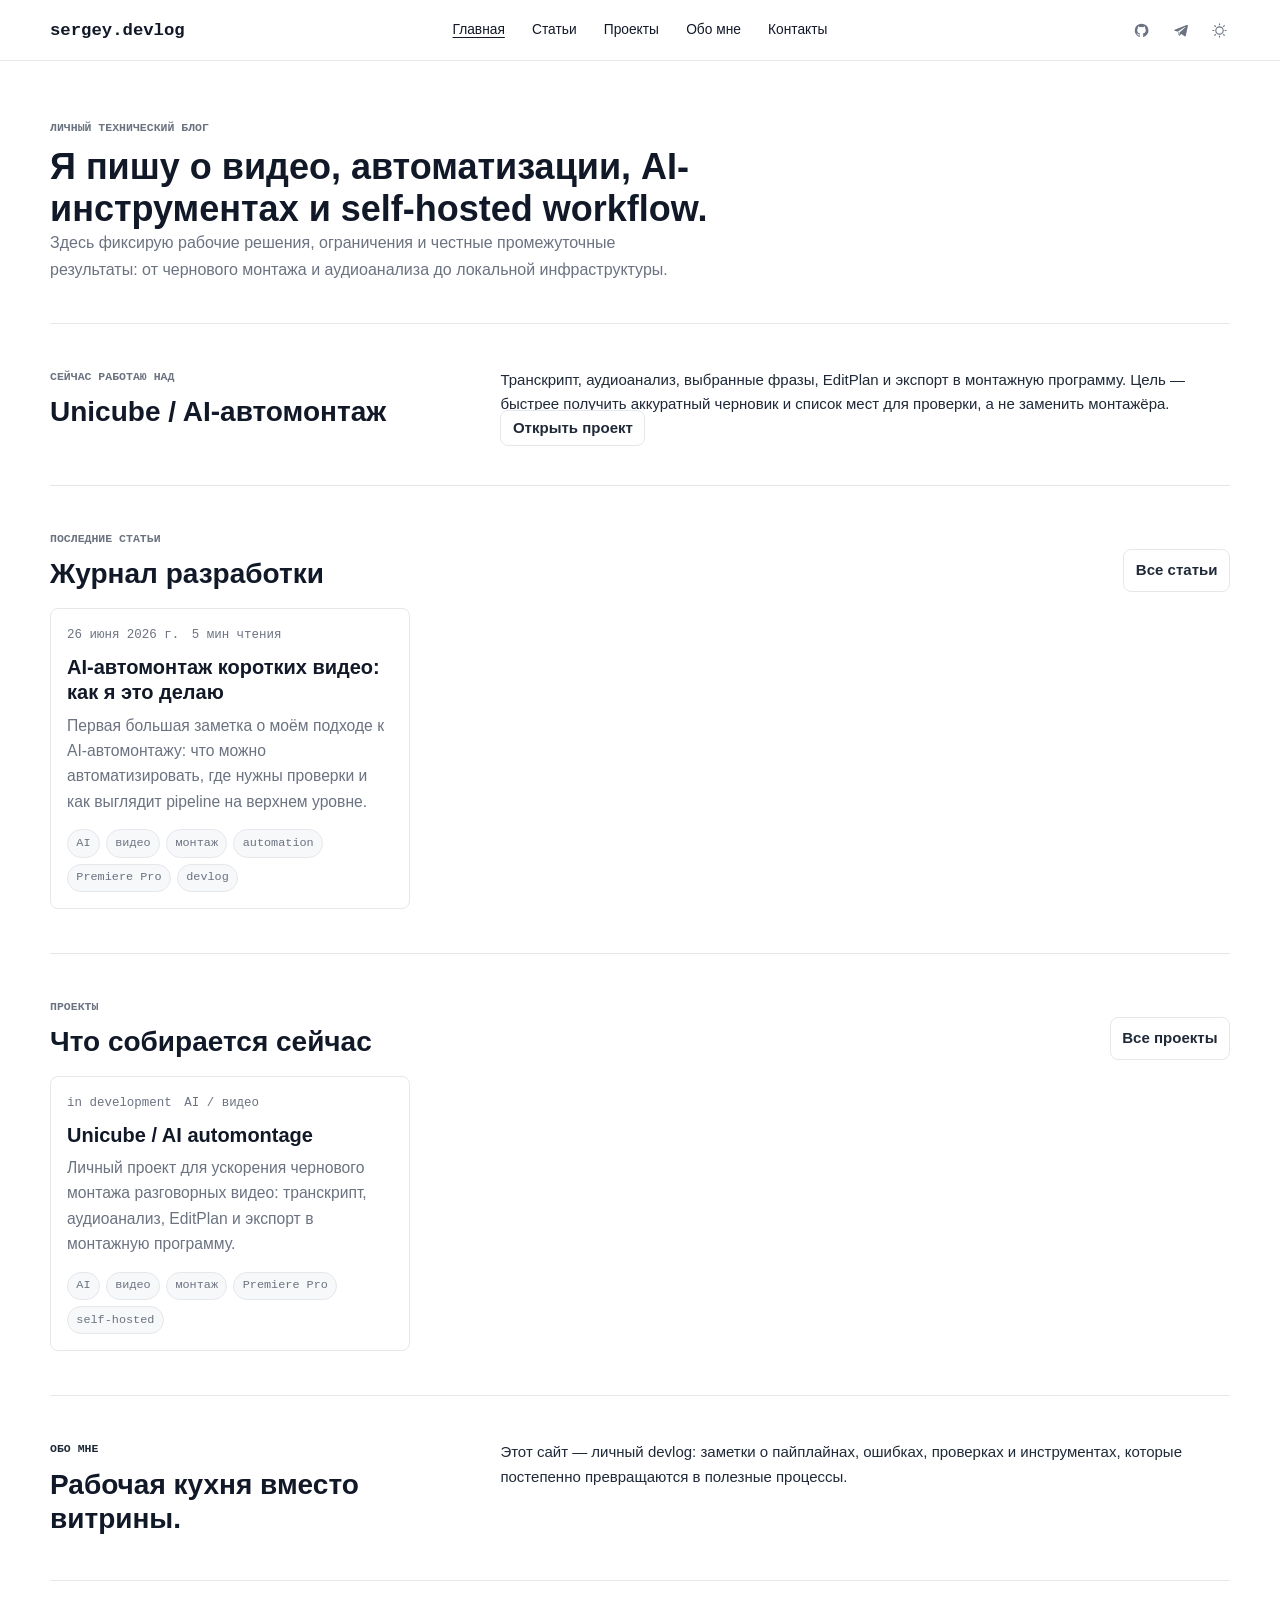
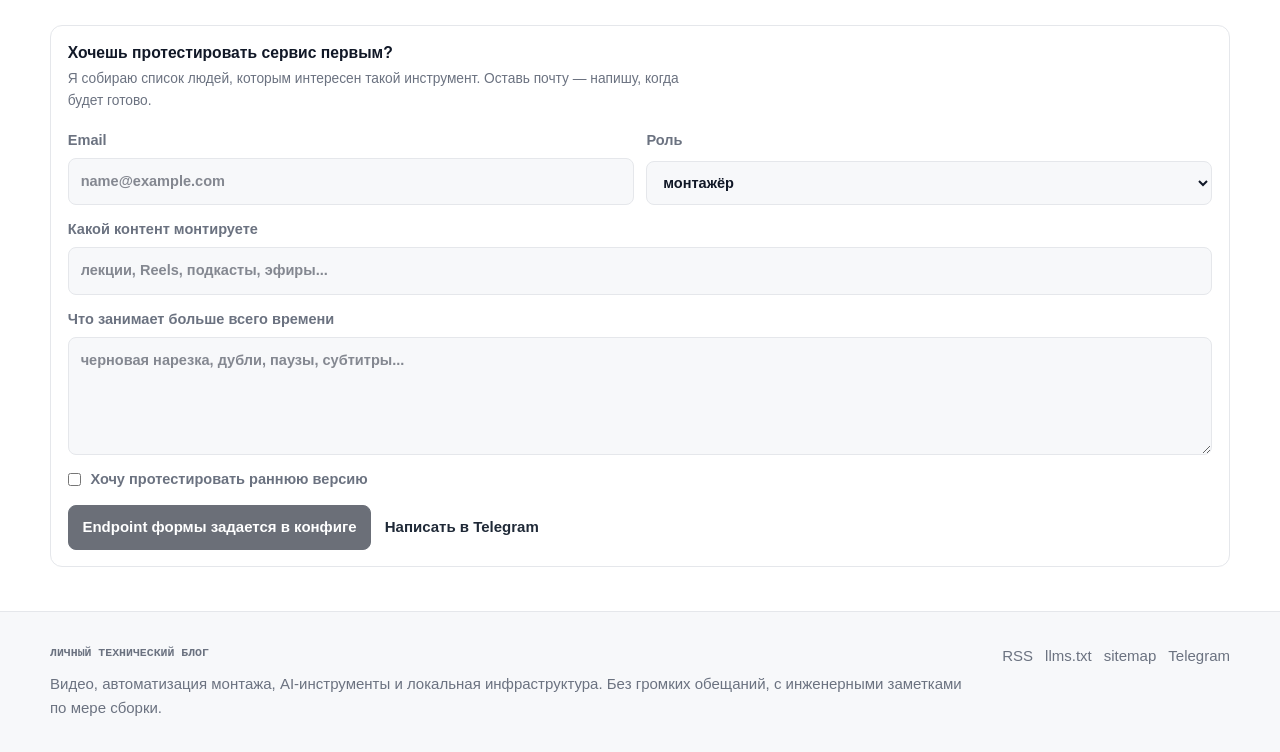
==== commit 627e48b5: "Update visual style" ====
--- a/index.html
+++ b/index.html
@@ -1,4 +1,4 @@
-<!DOCTYPE html><html lang="ru"><head><meta charset="utf-8"><meta name="viewport" content="width=device-width, initial-scale=1"><meta name="generator" content="Astro v7.0.3"><link rel="icon" href="/favicon.svg" type="image/svg+xml"><title>Сергей: видео, AI-автомонтаж и self-hosted workflow</title><meta name="description" content="Личный технический блог о видео, автоматизации монтажа, AI-инструментах, Premiere/DaVinci и self-hosted процессах."><link rel="canonical" href="https://dedkik221.github.io/"><meta name="robots" content="index, follow"><meta property="og:locale" content="ru_RU"><meta property="og:site_name" content="Сергей: видео, AI-автомонтаж и self-hosted workflow"><meta property="og:type" content="website"><meta property="og:title" content="Сергей: видео, AI-автомонтаж и self-hosted workflow"><meta property="og:description" content="Личный технический блог о видео, автоматизации монтажа, AI-инструментах, Premiere/DaVinci и self-hosted процессах."><meta property="og:url" content="https://dedkik221.github.io/"><meta property="og:image" content="https://dedkik221.github.io/images/og-default.svg"><meta name="twitter:card" content="summary_large_image"><meta name="twitter:title" content="Сергей: видео, AI-автомонтаж и self-hosted workflow"><meta name="twitter:description" content="Личный технический блог о видео, автоматизации монтажа, AI-инструментах, Premiere/DaVinci и self-hosted процессах."><meta name="twitter:image" content="https://dedkik221.github.io/images/og-default.svg"><script type="application/ld+json">{"@context":"https://schema.org","@type":"WebSite","name":"Сергей: видео, AI-автомонтаж и self-hosted workflow","url":"https://dedkik221.github.io","inLanguage":"ru-RU","description":"Личный технический блог о видео, автоматизации монтажа, AI-инструментах, Premiere/DaVinci и self-hosted процессах.","author":{"@type":"Person","name":"Сергей"}}</script><script type="application/ld+json">{"@context":"https://schema.org","@type":"Person","name":"Сергей","url":"https://dedkik221.github.io","description":"Я исследую и собираю инструменты на стыке видеопроизводства, автоматизации монтажа, AI и локальной инфраструктуры.","sameAs":["https://t.me/your_username","https://github.com/your_username"]}</script><script type="application/ld+json">{"@context":"https://schema.org","@type":"BreadcrumbList","itemListElement":[{"@type":"ListItem","position":1,"name":"Главная","item":"https://dedkik221.github.io/"}]}</script><link rel="stylesheet" href="/_astro/seo.Bn_b38nS.css"></head><body><a class="skip-link" href="#content">К содержанию</a><header class="site-header" data-pagefind-ignore><div class="shell header-inner"><a class="brand" href="/" aria-label="На главную"><span class="brand-mark">С</span><span><strong>Devlog Сергея</strong></span></a><nav class="nav" aria-label="Главная навигация"><a href="/" aria-current="page">Главная</a><a href="/articles/">Статьи</a><a href="/projects/">Проекты</a><a href="/about/">Обо мне</a><a href="/contact/">Контакты</a></nav><div class="header-actions" aria-label="Быстрые ссылки"><a href="https://github.com/your_username" aria-label="GitHub"><svg viewBox="0 0 24 24" aria-hidden="true"><path d="M12 2.5a9.5 9.5 0 0 0-3 18.52c.48.09.65-.2.65-.46v-1.7c-2.64.57-3.2-1.12-3.2-1.12-.43-1.1-1.05-1.39-1.05-1.39-.86-.59.07-.58.07-.58.95.07 1.45.98 1.45.98.85 1.44 2.22 1.03 2.76.78.09-.62.33-1.03.6-1.27-2.1-.24-4.31-1.05-4.31-4.68 0-1.03.37-1.88.98-2.54-.1-.24-.42-1.2.09-2.5 0 0 .79-.25 2.6.97a8.9 8.9 0 0 1 4.73 0c1.8-1.22 2.6-.97 2.6-.97.5 1.3.18 2.26.09 2.5.61.66.98 1.5.98 2.54 0 3.64-2.22 4.44-4.33 4.67.34.3.64.88.64 1.77v2.64c0 .26.17.56.66.46A9.5 9.5 0 0 0 12 2.5Z"></path></svg></a><a href="https://t.me/your_username" aria-label="Telegram"><svg viewBox="0 0 24 24" aria-hidden="true"><path d="M20.55 4.4 3.9 10.83c-1.14.46-1.13 1.1-.2 1.38l4.27 1.33 1.63 5c.2.56.1.78.68.78.44 0 .64-.2.9-.45l2.16-2.1 4.5 3.33c.83.46 1.42.22 1.63-.77L22.4 5.54c.3-1.2-.46-1.75-1.85-1.14Zm-11.9 8.83 9.75-6.15c.49-.3.93-.14.57.18l-8.34 7.52-.33 3.49-1.65-5.04Z"></path></svg></a><button class="theme-toggle" type="button" aria-label="Переключить тему" data-theme-toggle><svg viewBox="0 0 24 24" aria-hidden="true"><path d="M12 18a6 6 0 1 1 0-12 6 6 0 0 1 0 12Zm0-1.6a4.4 4.4 0 1 0 0-8.8 4.4 4.4 0 0 0 0 8.8ZM11.2 2h1.6v2.7h-1.6V2Zm0 17.3h1.6V22h-1.6v-2.7ZM2 11.2h2.7v1.6H2v-1.6Zm17.3 0H22v1.6h-2.7v-1.6ZM4.22 5.35l1.13-1.13 1.9 1.9-1.13 1.13-1.9-1.9Zm12.53 12.53 1.13-1.13 1.9 1.9-1.13 1.13-1.9-1.9Zm0-11.76 1.9-1.9 1.13 1.13-1.9 1.9-1.13-1.13ZM4.22 18.65l1.9-1.9 1.13 1.13-1.9 1.9-1.13-1.13Z"></path></svg></button></div></div></header><script>
+<!DOCTYPE html><html lang="ru"><head><meta charset="utf-8"><meta name="viewport" content="width=device-width, initial-scale=1"><meta name="generator" content="Astro v7.0.3"><link rel="icon" href="/favicon.svg" type="image/svg+xml"><title>Сергей: видео, AI-автомонтаж и self-hosted workflow</title><meta name="description" content="Личный технический блог о видео, автоматизации монтажа, AI-инструментах, Premiere/DaVinci и self-hosted процессах."><link rel="canonical" href="https://dedkik221.github.io/"><meta name="robots" content="index, follow"><meta property="og:locale" content="ru_RU"><meta property="og:site_name" content="Сергей: видео, AI-автомонтаж и self-hosted workflow"><meta property="og:type" content="website"><meta property="og:title" content="Сергей: видео, AI-автомонтаж и self-hosted workflow"><meta property="og:description" content="Личный технический блог о видео, автоматизации монтажа, AI-инструментах, Premiere/DaVinci и self-hosted процессах."><meta property="og:url" content="https://dedkik221.github.io/"><meta property="og:image" content="https://dedkik221.github.io/images/og-default.svg"><meta name="twitter:card" content="summary_large_image"><meta name="twitter:title" content="Сергей: видео, AI-автомонтаж и self-hosted workflow"><meta name="twitter:description" content="Личный технический блог о видео, автоматизации монтажа, AI-инструментах, Premiere/DaVinci и self-hosted процессах."><meta name="twitter:image" content="https://dedkik221.github.io/images/og-default.svg"><script type="application/ld+json">{"@context":"https://schema.org","@type":"WebSite","name":"Сергей: видео, AI-автомонтаж и self-hosted workflow","url":"https://dedkik221.github.io","inLanguage":"ru-RU","description":"Личный технический блог о видео, автоматизации монтажа, AI-инструментах, Premiere/DaVinci и self-hosted процессах.","author":{"@type":"Person","name":"Сергей"}}</script><script type="application/ld+json">{"@context":"https://schema.org","@type":"Person","name":"Сергей","url":"https://dedkik221.github.io","description":"Я исследую и собираю инструменты на стыке видеопроизводства, автоматизации монтажа, AI и локальной инфраструктуры.","sameAs":["https://t.me/your_username","https://github.com/your_username"]}</script><script type="application/ld+json">{"@context":"https://schema.org","@type":"BreadcrumbList","itemListElement":[{"@type":"ListItem","position":1,"name":"Главная","item":"https://dedkik221.github.io/"}]}</script><link rel="stylesheet" href="/_astro/seo.Cb7kRZUr.css"></head><body><a class="skip-link" href="#content">К содержанию</a><header class="site-header" data-pagefind-ignore><div class="shell header-inner"><a class="brand" href="/" aria-label="На главную"><strong>sergey.devlog</strong></a><nav class="nav" aria-label="Главная навигация"><a href="/" aria-current="page">Главная</a><a href="/articles/">Статьи</a><a href="/projects/">Проекты</a><a href="/about/">Обо мне</a><a href="/contact/">Контакты</a></nav><div class="header-actions" aria-label="Быстрые ссылки"><a href="https://github.com/your_username" aria-label="GitHub"><svg viewBox="0 0 24 24" aria-hidden="true"><path d="M12 2.5a9.5 9.5 0 0 0-3 18.52c.48.09.65-.2.65-.46v-1.7c-2.64.57-3.2-1.12-3.2-1.12-.43-1.1-1.05-1.39-1.05-1.39-.86-.59.07-.58.07-.58.95.07 1.45.98 1.45.98.85 1.44 2.22 1.03 2.76.78.09-.62.33-1.03.6-1.27-2.1-.24-4.31-1.05-4.31-4.68 0-1.03.37-1.88.98-2.54-.1-.24-.42-1.2.09-2.5 0 0 .79-.25 2.6.97a8.9 8.9 0 0 1 4.73 0c1.8-1.22 2.6-.97 2.6-.97.5 1.3.18 2.26.09 2.5.61.66.98 1.5.98 2.54 0 3.64-2.22 4.44-4.33 4.67.34.3.64.88.64 1.77v2.64c0 .26.17.56.66.46A9.5 9.5 0 0 0 12 2.5Z"></path></svg></a><a href="https://t.me/your_username" aria-label="Telegram"><svg viewBox="0 0 24 24" aria-hidden="true"><path d="M20.55 4.4 3.9 10.83c-1.14.46-1.13 1.1-.2 1.38l4.27 1.33 1.63 5c.2.56.1.78.68.78.44 0 .64-.2.9-.45l2.16-2.1 4.5 3.33c.83.46 1.42.22 1.63-.77L22.4 5.54c.3-1.2-.46-1.75-1.85-1.14Zm-11.9 8.83 9.75-6.15c.49-.3.93-.14.57.18l-8.34 7.52-.33 3.49-1.65-5.04Z"></path></svg></a><button class="theme-toggle" type="button" aria-label="Переключить тему" data-theme-toggle><svg viewBox="0 0 24 24" aria-hidden="true"><path d="M12 18a6 6 0 1 1 0-12 6 6 0 0 1 0 12Zm0-1.6a4.4 4.4 0 1 0 0-8.8 4.4 4.4 0 0 0 0 8.8ZM11.2 2h1.6v2.7h-1.6V2Zm0 17.3h1.6V22h-1.6v-2.7ZM2 11.2h2.7v1.6H2v-1.6Zm17.3 0H22v1.6h-2.7v-1.6ZM4.22 5.35l1.13-1.13 1.9 1.9-1.13 1.13-1.9-1.9Zm12.53 12.53 1.13-1.13 1.9 1.9-1.13 1.13-1.9-1.9Zm0-11.76 1.9-1.9 1.13 1.13-1.9 1.9-1.13-1.13ZM4.22 18.65l1.9-1.9 1.13 1.13-1.9 1.9-1.13-1.13Z"></path></svg></button></div></div></header><script>
   const storedTheme = localStorage.getItem('theme');
   if (storedTheme === 'dark') document.documentElement.dataset.theme = 'dark';
 
--- a/_astro/seo.Cb7kRZUr.css
+++ b/_astro/seo.Cb7kRZUr.css
@@ -0,0 +1,2 @@
+/*! tailwindcss v4.3.1 | MIT License | https://tailwindcss.com */
+@layer properties{@supports (((-webkit-hyphens:none)) and (not (margin-trim:inline))) or ((-moz-orient:inline) and (not (color:rgb(from red r g b)))){*,:before,:after,::backdrop{--tw-outline-style:solid}}}@layer theme{:root,:host{--font-sans:ui-sans-serif, system-ui, sans-serif, "Apple Color Emoji", "Segoe UI Emoji", "Segoe UI Symbol", "Noto Color Emoji";--font-mono:ui-monospace, SFMono-Regular, Menlo, Monaco, Consolas, "Liberation Mono", "Courier New", monospace;--radius-lg:.5rem;--default-font-family:var(--font-sans);--default-mono-font-family:var(--font-mono)}}@layer base{*,:after,:before,::backdrop{box-sizing:border-box;border:0 solid;margin:0;padding:0}::file-selector-button{box-sizing:border-box;border:0 solid;margin:0;padding:0}html,:host{-webkit-text-size-adjust:100%;tab-size:4;line-height:1.5;font-family:var(--default-font-family,ui-sans-serif, system-ui, sans-serif, "Apple Color Emoji", "Segoe UI Emoji", "Segoe UI Symbol", "Noto Color Emoji");font-feature-settings:var(--default-font-feature-settings,normal);font-variation-settings:var(--default-font-variation-settings,normal);-webkit-tap-highlight-color:transparent}hr{height:0;color:inherit;border-top-width:1px}abbr:where([title]){text-decoration:underline dotted}h1,h2,h3,h4,h5,h6{font-size:inherit;font-weight:inherit}a{color:inherit;-webkit-text-decoration:inherit;-webkit-text-decoration:inherit;-webkit-text-decoration:inherit;text-decoration:inherit}b,strong{font-weight:bolder}code,kbd,samp,pre{font-family:var(--default-mono-font-family,ui-monospace, SFMono-Regular, Menlo, Monaco, Consolas, "Liberation Mono", "Courier New", monospace);font-feature-settings:var(--default-mono-font-feature-settings,normal);font-variation-settings:var(--default-mono-font-variation-settings,normal);font-size:1em}small{font-size:80%}sub,sup{vertical-align:baseline;font-size:75%;line-height:0;position:relative}sub{bottom:-.25em}sup{top:-.5em}table{text-indent:0;border-color:inherit;border-collapse:collapse}:-moz-focusring{outline:auto}progress{vertical-align:baseline}summary{display:list-item}ol,ul,menu{list-style:none}img,svg,video,canvas,audio,iframe,embed,object{vertical-align:middle;display:block}img,video{max-width:100%;height:auto}button,input,select,optgroup,textarea{font:inherit;font-feature-settings:inherit;font-variation-settings:inherit;letter-spacing:inherit;color:inherit;opacity:1;background-color:#0000;border-radius:0}::file-selector-button{font:inherit;font-feature-settings:inherit;font-variation-settings:inherit;letter-spacing:inherit;color:inherit;opacity:1;background-color:#0000;border-radius:0}:where(select:is([multiple],[size])) optgroup{font-weight:bolder}:where(select:is([multiple],[size])) optgroup option{padding-inline-start:20px}::file-selector-button{margin-inline-end:4px}::placeholder{opacity:1}@supports (not ((-webkit-appearance:-apple-pay-button))) or (contain-intrinsic-size:1px){::placeholder{color:currentColor}@supports (color:color-mix(in lab, red, red)){::placeholder{color:color-mix(in oklab, currentcolor 50%, transparent)}}}textarea{resize:vertical}::-webkit-search-decoration{-webkit-appearance:none}::-webkit-date-and-time-value{min-height:1lh;text-align:inherit}::-webkit-datetime-edit{display:inline-flex}::-webkit-datetime-edit-fields-wrapper{padding:0}::-webkit-datetime-edit{padding-block:0}::-webkit-datetime-edit-year-field{padding-block:0}::-webkit-datetime-edit-month-field{padding-block:0}::-webkit-datetime-edit-day-field{padding-block:0}::-webkit-datetime-edit-hour-field{padding-block:0}::-webkit-datetime-edit-minute-field{padding-block:0}::-webkit-datetime-edit-second-field{padding-block:0}::-webkit-datetime-edit-millisecond-field{padding-block:0}::-webkit-datetime-edit-meridiem-field{padding-block:0}::-webkit-calendar-picker-indicator{line-height:1}:-moz-ui-invalid{box-shadow:none}button,input:where([type=button],[type=reset],[type=submit]){appearance:button}::file-selector-button{appearance:button}::-webkit-inner-spin-button{height:auto}::-webkit-outer-spin-button{height:auto}[hidden]:where(:not([hidden=until-found])){display:none!important}}@layer components;@layer utilities{.static{position:static}.prose{color:var(--tw-prose-body);max-width:65ch}.prose :where(p):not(:where([class~=not-prose],[class~=not-prose] *)){margin-top:1.25em;margin-bottom:1.25em}.prose :where([class~=lead]):not(:where([class~=not-prose],[class~=not-prose] *)){color:var(--tw-prose-lead);margin-top:1.2em;margin-bottom:1.2em;font-size:1.25em;line-height:1.6}.prose :where(a):not(:where([class~=not-prose],[class~=not-prose] *)){color:var(--tw-prose-links);font-weight:500;text-decoration:underline}.prose :where(strong):not(:where([class~=not-prose],[class~=not-prose] *)){color:var(--tw-prose-bold);font-weight:600}.prose :where(a strong):not(:where([class~=not-prose],[class~=not-prose] *)),.prose :where(blockquote strong):not(:where([class~=not-prose],[class~=not-prose] *)),.prose :where(thead th strong):not(:where([class~=not-prose],[class~=not-prose] *)){color:inherit}.prose :where(ol):not(:where([class~=not-prose],[class~=not-prose] *)){margin-top:1.25em;margin-bottom:1.25em;padding-inline-start:1.625em;list-style-type:decimal}.prose :where(ol[type=A]):not(:where([class~=not-prose],[class~=not-prose] *)){list-style-type:upper-alpha}.prose :where(ol[type=a]):not(:where([class~=not-prose],[class~=not-prose] *)){list-style-type:lower-alpha}.prose :where(ol[type=A s]):not(:where([class~=not-prose],[class~=not-prose] *)){list-style-type:upper-alpha}.prose :where(ol[type=a s]):not(:where([class~=not-prose],[class~=not-prose] *)){list-style-type:lower-alpha}.prose :where(ol[type=I]):not(:where([class~=not-prose],[class~=not-prose] *)){list-style-type:upper-roman}.prose :where(ol[type=i]):not(:where([class~=not-prose],[class~=not-prose] *)){list-style-type:lower-roman}.prose :where(ol[type=I s]):not(:where([class~=not-prose],[class~=not-prose] *)){list-style-type:upper-roman}.prose :where(ol[type=i s]):not(:where([class~=not-prose],[class~=not-prose] *)){list-style-type:lower-roman}.prose :where(ol[type="1"]):not(:where([class~=not-prose],[class~=not-prose] *)){list-style-type:decimal}.prose :where(ul):not(:where([class~=not-prose],[class~=not-prose] *)){margin-top:1.25em;margin-bottom:1.25em;padding-inline-start:1.625em;list-style-type:disc}.prose :where(ol>li):not(:where([class~=not-prose],[class~=not-prose] *))::marker{color:var(--tw-prose-counters);font-weight:400}.prose :where(ul>li):not(:where([class~=not-prose],[class~=not-prose] *))::marker{color:var(--tw-prose-bullets)}.prose :where(dt):not(:where([class~=not-prose],[class~=not-prose] *)){color:var(--tw-prose-headings);margin-top:1.25em;font-weight:600}.prose :where(hr):not(:where([class~=not-prose],[class~=not-prose] *)){border-color:var(--tw-prose-hr);border-top-width:1px;margin-top:3em;margin-bottom:3em}.prose :where(blockquote):not(:where([class~=not-prose],[class~=not-prose] *)){color:var(--tw-prose-quotes);border-inline-start-width:.25rem;border-inline-start-color:var(--tw-prose-quote-borders);quotes:"“""”""‘""’";margin-top:1.6em;margin-bottom:1.6em;padding-inline-start:1em;font-style:italic;font-weight:500}.prose :where(blockquote p:first-of-type):not(:where([class~=not-prose],[class~=not-prose] *)):before{content:open-quote}.prose :where(blockquote p:last-of-type):not(:where([class~=not-prose],[class~=not-prose] *)):after{content:close-quote}.prose :where(h1):not(:where([class~=not-prose],[class~=not-prose] *)){color:var(--tw-prose-headings);margin-top:0;margin-bottom:.888889em;font-size:2.25em;font-weight:800;line-height:1.11111}.prose :where(h1 strong):not(:where([class~=not-prose],[class~=not-prose] *)){color:inherit;font-weight:900}.prose :where(h2):not(:where([class~=not-prose],[class~=not-prose] *)){color:var(--tw-prose-headings);margin-top:2em;margin-bottom:1em;font-size:1.5em;font-weight:700;line-height:1.33333}.prose :where(h2 strong):not(:where([class~=not-prose],[class~=not-prose] *)){color:inherit;font-weight:800}.prose :where(h3):not(:where([class~=not-prose],[class~=not-prose] *)){color:var(--tw-prose-headings);margin-top:1.6em;margin-bottom:.6em;font-size:1.25em;font-weight:600;line-height:1.6}.prose :where(h3 strong):not(:where([class~=not-prose],[class~=not-prose] *)){color:inherit;font-weight:700}.prose :where(h4):not(:where([class~=not-prose],[class~=not-prose] *)){color:var(--tw-prose-headings);margin-top:1.5em;margin-bottom:.5em;font-weight:600;line-height:1.5}.prose :where(h4 strong):not(:where([class~=not-prose],[class~=not-prose] *)){color:inherit;font-weight:700}.prose :where(img):not(:where([class~=not-prose],[class~=not-prose] *)){margin-top:2em;margin-bottom:2em}.prose :where(picture):not(:where([class~=not-prose],[class~=not-prose] *)){margin-top:2em;margin-bottom:2em;display:block}.prose :where(video):not(:where([class~=not-prose],[class~=not-prose] *)){margin-top:2em;margin-bottom:2em}.prose :where(kbd):not(:where([class~=not-prose],[class~=not-prose] *)){color:var(--tw-prose-kbd);box-shadow:0 0 0 1px var(--tw-prose-kbd-shadows), 0 3px 0 var(--tw-prose-kbd-shadows);padding-top:.1875em;padding-inline-end:.375em;padding-bottom:.1875em;border-radius:.3125rem;padding-inline-start:.375em;font-family:inherit;font-size:.875em;font-weight:500}.prose :where(code):not(:where([class~=not-prose],[class~=not-prose] *)){color:var(--tw-prose-code);font-size:.875em;font-weight:600}.prose :where(code):not(:where([class~=not-prose],[class~=not-prose] *)):before,.prose :where(code):not(:where([class~=not-prose],[class~=not-prose] *)):after{content:"`"}.prose :where(a code):not(:where([class~=not-prose],[class~=not-prose] *)),.prose :where(h1 code):not(:where([class~=not-prose],[class~=not-prose] *)){color:inherit}.prose :where(h2 code):not(:where([class~=not-prose],[class~=not-prose] *)){color:inherit;font-size:.875em}.prose :where(h3 code):not(:where([class~=not-prose],[class~=not-prose] *)){color:inherit;font-size:.9em}.prose :where(h4 code):not(:where([class~=not-prose],[class~=not-prose] *)),.prose :where(blockquote code):not(:where([class~=not-prose],[class~=not-prose] *)),.prose :where(thead th code):not(:where([class~=not-prose],[class~=not-prose] *)){color:inherit}.prose :where(pre):not(:where([class~=not-prose],[class~=not-prose] *)){color:var(--tw-prose-pre-code);background-color:var(--tw-prose-pre-bg);padding-top:.857143em;padding-inline-end:1.14286em;padding-bottom:.857143em;border-radius:.375rem;margin-top:1.71429em;margin-bottom:1.71429em;padding-inline-start:1.14286em;font-size:.875em;font-weight:400;line-height:1.71429;overflow-x:auto}.prose :where(pre code):not(:where([class~=not-prose],[class~=not-prose] *)){font-weight:inherit;color:inherit;font-size:inherit;font-family:inherit;line-height:inherit;background-color:#0000;border-width:0;border-radius:0;padding:0}.prose :where(pre code):not(:where([class~=not-prose],[class~=not-prose] *)):before,.prose :where(pre code):not(:where([class~=not-prose],[class~=not-prose] *)):after{content:none}.prose :where(table):not(:where([class~=not-prose],[class~=not-prose] *)){table-layout:auto;width:100%;margin-top:2em;margin-bottom:2em;font-size:.875em;line-height:1.71429}.prose :where(thead):not(:where([class~=not-prose],[class~=not-prose] *)){border-bottom-width:1px;border-bottom-color:var(--tw-prose-th-borders)}.prose :where(thead th):not(:where([class~=not-prose],[class~=not-prose] *)){color:var(--tw-prose-headings);vertical-align:bottom;padding-inline-end:.571429em;padding-bottom:.571429em;padding-inline-start:.571429em;font-weight:600}.prose :where(tbody tr):not(:where([class~=not-prose],[class~=not-prose] *)){border-bottom-width:1px;border-bottom-color:var(--tw-prose-td-borders)}.prose :where(tbody tr:last-child):not(:where([class~=not-prose],[class~=not-prose] *)){border-bottom-width:0}.prose :where(tbody td):not(:where([class~=not-prose],[class~=not-prose] *)){vertical-align:baseline}.prose :where(tfoot):not(:where([class~=not-prose],[class~=not-prose] *)){border-top-width:1px;border-top-color:var(--tw-prose-th-borders)}.prose :where(tfoot td):not(:where([class~=not-prose],[class~=not-prose] *)){vertical-align:top}.prose :where(th,td):not(:where([class~=not-prose],[class~=not-prose] *)){text-align:start}.prose :where(figure>*):not(:where([class~=not-prose],[class~=not-prose] *)){margin-top:0;margin-bottom:0}.prose :where(figcaption):not(:where([class~=not-prose],[class~=not-prose] *)){color:var(--tw-prose-captions);margin-top:.857143em;font-size:.875em;line-height:1.42857}.prose{--tw-prose-body:oklch(37.3% .034 259.733);--tw-prose-headings:oklch(21% .034 264.665);--tw-prose-lead:oklch(44.6% .03 256.802);--tw-prose-links:oklch(21% .034 264.665);--tw-prose-bold:oklch(21% .034 264.665);--tw-prose-counters:oklch(55.1% .027 264.364);--tw-prose-bullets:oklch(87.2% .01 258.338);--tw-prose-hr:oklch(92.8% .006 264.531);--tw-prose-quotes:oklch(21% .034 264.665);--tw-prose-quote-borders:oklch(92.8% .006 264.531);--tw-prose-captions:oklch(55.1% .027 264.364);--tw-prose-kbd:oklch(21% .034 264.665);--tw-prose-kbd-shadows:oklab(21% -.00316127 -.0338527/.1);--tw-prose-code:oklch(21% .034 264.665);--tw-prose-pre-code:oklch(92.8% .006 264.531);--tw-prose-pre-bg:oklch(27.8% .033 256.848);--tw-prose-th-borders:oklch(87.2% .01 258.338);--tw-prose-td-borders:oklch(92.8% .006 264.531);--tw-prose-invert-body:oklch(87.2% .01 258.338);--tw-prose-invert-headings:#fff;--tw-prose-invert-lead:oklch(70.7% .022 261.325);--tw-prose-invert-links:#fff;--tw-prose-invert-bold:#fff;--tw-prose-invert-counters:oklch(70.7% .022 261.325);--tw-prose-invert-bullets:oklch(44.6% .03 256.802);--tw-prose-invert-hr:oklch(37.3% .034 259.733);--tw-prose-invert-quotes:oklch(96.7% .003 264.542);--tw-prose-invert-quote-borders:oklch(37.3% .034 259.733);--tw-prose-invert-captions:oklch(70.7% .022 261.325);--tw-prose-invert-kbd:#fff;--tw-prose-invert-kbd-shadows:#ffffff1a;--tw-prose-invert-code:#fff;--tw-prose-invert-pre-code:oklch(87.2% .01 258.338);--tw-prose-invert-pre-bg:#00000080;--tw-prose-invert-th-borders:oklch(44.6% .03 256.802);--tw-prose-invert-td-borders:oklch(37.3% .034 259.733);font-size:1rem;line-height:1.75}.prose :where(picture>img):not(:where([class~=not-prose],[class~=not-prose] *)){margin-top:0;margin-bottom:0}.prose :where(li):not(:where([class~=not-prose],[class~=not-prose] *)){margin-top:.5em;margin-bottom:.5em}.prose :where(ol>li):not(:where([class~=not-prose],[class~=not-prose] *)),.prose :where(ul>li):not(:where([class~=not-prose],[class~=not-prose] *)){padding-inline-start:.375em}.prose :where(.prose>ul>li p):not(:where([class~=not-prose],[class~=not-prose] *)){margin-top:.75em;margin-bottom:.75em}.prose :where(.prose>ul>li>p:first-child):not(:where([class~=not-prose],[class~=not-prose] *)){margin-top:1.25em}.prose :where(.prose>ul>li>p:last-child):not(:where([class~=not-prose],[class~=not-prose] *)){margin-bottom:1.25em}.prose :where(.prose>ol>li>p:first-child):not(:where([class~=not-prose],[class~=not-prose] *)){margin-top:1.25em}.prose :where(.prose>ol>li>p:last-child):not(:where([class~=not-prose],[class~=not-prose] *)){margin-bottom:1.25em}.prose :where(ul ul,ul ol,ol ul,ol ol):not(:where([class~=not-prose],[class~=not-prose] *)){margin-top:.75em;margin-bottom:.75em}.prose :where(dl):not(:where([class~=not-prose],[class~=not-prose] *)){margin-top:1.25em;margin-bottom:1.25em}.prose :where(dd):not(:where([class~=not-prose],[class~=not-prose] *)){margin-top:.5em;padding-inline-start:1.625em}.prose :where(hr+*):not(:where([class~=not-prose],[class~=not-prose] *)),.prose :where(h2+*):not(:where([class~=not-prose],[class~=not-prose] *)),.prose :where(h3+*):not(:where([class~=not-prose],[class~=not-prose] *)),.prose :where(h4+*):not(:where([class~=not-prose],[class~=not-prose] *)){margin-top:0}.prose :where(thead th:first-child):not(:where([class~=not-prose],[class~=not-prose] *)){padding-inline-start:0}.prose :where(thead th:last-child):not(:where([class~=not-prose],[class~=not-prose] *)){padding-inline-end:0}.prose :where(tbody td,tfoot td):not(:where([class~=not-prose],[class~=not-prose] *)){padding-top:.571429em;padding-inline-end:.571429em;padding-bottom:.571429em;padding-inline-start:.571429em}.prose :where(tbody td:first-child,tfoot td:first-child):not(:where([class~=not-prose],[class~=not-prose] *)){padding-inline-start:0}.prose :where(tbody td:last-child,tfoot td:last-child):not(:where([class~=not-prose],[class~=not-prose] *)){padding-inline-end:0}.prose :where(figure):not(:where([class~=not-prose],[class~=not-prose] *)){margin-top:2em;margin-bottom:2em}.prose :where(.prose>:first-child):not(:where([class~=not-prose],[class~=not-prose] *)){margin-top:0}.prose :where(.prose>:last-child):not(:where([class~=not-prose],[class~=not-prose] *)){margin-bottom:0}.hidden{display:none}.outline{outline-style:var(--tw-outline-style);outline-width:1px}}:root{color-scheme:light;--bg:#fff;--page:#f7f8fa;--surface:#fff;--muted-surface:#f3f4f6;--ink:#111827;--text:#1f2937;--muted:#6b7280;--soft:#9ca3af;--line:#e5e7eb;--line-strong:#d1d5db;--accent:#111827;--accent-strong:#111827;--diagram:#111827;--diagram-soft:#1f2937;--radius:8px;--radius-lg:12px;--mono:"SFMono-Regular", "Cascadia Code", "Liberation Mono", Menlo, monospace;--body:-apple-system, BlinkMacSystemFont, "Segoe UI", Roboto, "Helvetica Neue", Arial, sans-serif}:root[data-theme=dark]{color-scheme:dark;--bg:#111827;--page:#1f2937;--surface:#111827;--muted-surface:#172033;--ink:#f9fafb;--text:#e5e7eb;--muted:#9ca3af;--soft:#6b7280;--line:#374151;--line-strong:#4b5563}*{box-sizing:border-box}html{scroll-behavior:smooth}body{background:var(--bg);color:var(--text);font-family:var(--body);letter-spacing:0;margin:0;font-size:15px;line-height:1.62}a{color:inherit;text-underline-offset:.22em;text-decoration-color:#65a30d59;text-decoration-thickness:1px}a:hover{color:var(--accent-strong);text-decoration-color:currentColor}img,svg{max-width:100%;display:block}button,input,textarea,select{font:inherit}button,.button{border:1px solid var(--line);border-radius:var(--radius);background:var(--surface);min-height:40px;color:var(--ink);justify-content:center;align-items:center;gap:.45rem;padding:.58rem .85rem;font-weight:650;text-decoration:none;transition:border-color .14s,background .14s,color .14s;display:inline-flex}button:hover,.button:hover{border-color:var(--line-strong);background:var(--muted-surface);color:var(--ink)}button:disabled{cursor:not-allowed;opacity:.62}.primary,.form-actions button{border-color:var(--ink);background:var(--ink);color:#fff}.primary:hover,.form-actions button:hover{border-color:var(--accent-strong);background:var(--accent-strong);color:#fff}.secondary{background:var(--surface)}.skip-link{z-index:30;background:var(--ink);color:#fff;border-radius:var(--radius);padding:.55rem .8rem;position:absolute;top:.75rem;left:1rem;transform:translateY(-160%)}.skip-link:focus{transform:translateY(0)}.shell{width:min(1180px,100% - 60px);margin:0 auto}.site-main{min-height:70vh}.site-header{z-index:20;border-bottom:1px solid var(--line);backdrop-filter:blur(8px);background:#fffffffa;position:sticky;top:0}.header-inner{grid-template-columns:220px 1fr 220px;align-items:center;gap:1.2rem;min-height:60px;display:grid}.brand{min-width:max-content;color:var(--ink);font-family:var(--mono);align-items:center;text-decoration:none;display:inline-flex}.brand-mark{display:none}.brand strong{font-size:1.08rem;font-weight:800;line-height:1.1;display:block}.nav{flex-wrap:wrap;justify-content:center;gap:1.7rem;display:flex}.nav a{color:var(--ink);border-radius:0;padding:0;font-size:.86rem;font-weight:500;text-decoration:none}.nav a:hover,.nav a[aria-current=page]{color:var(--ink);text-decoration:underline;-webkit-text-decoration-color:var(--ink);-webkit-text-decoration-color:var(--ink);text-decoration-color:var(--ink);background:0 0}.header-actions{justify-content:flex-end;align-items:center;gap:1.05rem;display:flex}.header-actions a,.header-actions button{background:var(--surface);width:22px;height:22px;min-height:22px;color:var(--muted);border:0;border-radius:0;place-items:center;padding:0;text-decoration:none;display:grid}.header-actions a:hover,.header-actions button:hover{border-color:var(--line-strong);color:var(--ink)}.header-actions svg{fill:currentColor;width:17px;height:17px}.home-intro{max-width:760px;margin-left:max(30px,50% - 590px);padding:3.6rem 0 2.5rem}.home-intro h1,.page-head h1,.article-header h1{color:var(--ink);letter-spacing:0;margin:0;font-size:2.25rem;font-weight:800;line-height:1.17}.lead,.page-head p,.article-header>p{max-width:650px;color:var(--muted);font-size:1rem;line-height:1.65}.eyebrow{color:var(--muted);font-family:var(--mono);letter-spacing:0;text-transform:uppercase;margin:0 0 .55rem;font-size:.72rem;font-weight:600}.section{border-top:1px solid var(--line);padding:2.75rem 0}.section-grid,.now-block,.about-strip,.feedback-band{grid-template-columns:minmax(220px,.72fr) minmax(0,1.28fr);align-items:start;gap:2.5rem;display:grid}.section h2,.compact-list h2,.timeline h2{color:var(--ink);letter-spacing:0;margin:0;font-size:1.75rem;font-weight:720;line-height:1.22}.section-head{justify-content:space-between;align-items:flex-end;gap:1rem;margin-bottom:1rem;display:flex}.section-head a,.text-block a,.article-next a,.contact-strip a,.contact-list a{border:1px solid var(--line);border-radius:var(--radius);background:var(--surface);padding:.52rem .72rem;font-size:.94rem;font-weight:650;text-decoration:none}.text-block p:first-child,.about-strip p{margin-top:0}.text-block p,.about-strip p{color:var(--text)}.card-grid{grid-template-columns:repeat(auto-fit,minmax(min(100%,280px),360px));gap:1rem;display:grid}.content-card{border:1px solid var(--line);border-radius:var(--radius);background:var(--surface);min-height:100%;padding:1rem}.content-card h2{color:var(--ink);letter-spacing:0;margin:.62rem 0 .42rem;font-size:1.25rem;font-weight:720;line-height:1.28}.content-card p{color:var(--muted);font-size:.98rem}.content-card.is-muted{background:var(--page)}.card-meta,.article-meta{color:var(--muted);font-family:var(--mono);flex-wrap:wrap;gap:.45rem .78rem;font-size:.78rem;display:flex}.tag-list{flex-wrap:wrap;gap:.38rem;margin:.95rem 0 0;padding:0;list-style:none;display:flex}.tag-list li,.tag-filter button{border:1px solid var(--line);background:var(--page);color:var(--muted);font-family:var(--mono);border-radius:999px;padding:.22rem .52rem;font-size:.74rem}.tag-filter{flex-wrap:wrap;gap:.45rem;display:flex}.tag-filter button{cursor:pointer;min-height:34px}.tag-filter button.is-active{color:var(--accent-strong);background:#84cc161f;border-color:#65a30d73}.page-head{padding:3.6rem 0 1.8rem}.search-panel{padding-bottom:0}.search-box{border:1px solid var(--line);border-radius:var(--radius-lg);background:var(--surface);padding:1rem}.search-box label{color:var(--muted);margin-bottom:.45rem;font-weight:750;display:block}.search-box input,.feedback-form input,.feedback-form textarea,.feedback-form select,.subscribe-box input{border:1px solid var(--line);border-radius:var(--radius);background:var(--page);width:100%;color:var(--ink);padding:.68rem .74rem}.search-results ol{gap:.65rem;margin:1rem 0 0;padding:0;list-style:none;display:grid}.search-results a{border-top:1px solid var(--line);padding-top:.75rem;text-decoration:none;display:block}.search-results p{color:var(--muted);margin:.2rem 0 0;font-size:.94rem}.draft-list{grid-template-columns:repeat(2,minmax(0,1fr));gap:.8rem;display:grid}.feedback-band{display:block}.feedback-form{border:1px solid var(--line);border-radius:var(--radius-lg);background:var(--surface);padding:1.05rem}.form-intro{max-width:620px;margin-bottom:1rem}.form-intro h2{color:var(--ink);margin:0 0 .35rem;font-size:.98rem;font-weight:800;line-height:1.25}.form-intro p{color:var(--muted);margin:0;font-size:.86rem}.feedback-form label{color:var(--muted);gap:.35rem;margin-bottom:.82rem;font-size:.91rem;font-weight:700;display:grid}.feedback-form textarea{resize:vertical}.form-grid{grid-template-columns:repeat(2,minmax(0,1fr));gap:.8rem;display:grid}.check-row{align-items:center;grid-template-columns:none!important;gap:.6rem!important;display:flex!important}.check-row input{width:auto}.form-actions{flex-wrap:wrap;align-items:center;gap:.85rem;margin-top:.6rem;display:flex}.form-actions a{color:var(--text);font-weight:650;text-decoration:none}.article-shell{grid-template-columns:230px minmax(0,640px) 204px;justify-content:center;align-items:start;gap:28px;width:min(100%,1130px);padding:0 0 3.6rem;display:grid}.article-main{min-width:0}.article-header{margin-bottom:1rem;padding-top:2rem}.article-header h1{margin-top:.82rem;font-size:2.05rem;line-height:1.18}.article-header>p{color:var(--ink);margin-bottom:0;font-size:1rem;line-height:1.65}.author-sidebar{border-right:1px solid var(--line);background:var(--page);min-height:calc(100vh - 60px);color:var(--muted);padding:1.8rem 1.9rem 1.6rem;position:sticky;top:60px}.author-card{gap:1.1rem;display:grid}.author-avatar{border:1px solid var(--line);object-fit:cover;background:var(--surface);border-radius:10px;width:96px;height:96px}.author-kicker{display:none}.author-card h2,.sidebar-section h3{color:var(--ink);margin:0;font-size:1rem;font-weight:800;line-height:1.28}.author-card p{color:var(--text);margin:1rem 0 0;font-size:.86rem;line-height:1.65}.sidebar-links{grid-template-columns:1fr;gap:.78rem;margin:1.65rem 0;display:grid}.sidebar-links a{color:var(--ink);background:0 0;border:0;border-radius:0;padding:0;font-size:.86rem;font-weight:500;text-decoration:none}.sidebar-section{border-top:1px solid var(--line);margin-top:1.55rem;padding-top:1.55rem}.latest-list{gap:1rem;margin:1rem 0 0;padding:0;list-style:none;display:grid}.latest-list a,.latest-list span{color:var(--text);font-size:.86rem;line-height:1.45;text-decoration:none;display:block}.latest-list time{color:var(--muted);margin-top:.28rem;font-size:.75rem;display:block}.latest-list a:hover{color:var(--accent-strong)}.subscribe-box p{color:var(--text);margin:.65rem 0 1rem;font-size:.82rem;line-height:1.55}.subscribe-box form{gap:.5rem;display:grid}.subscribe-box button{background:var(--ink);color:#fff;min-height:42px}.sidebar-copy{color:var(--soft);margin:6rem 0 0;font-size:.76rem}.toc{border:1px solid var(--line);border-radius:var(--radius-lg);background:var(--surface);color:var(--muted);margin-top:1.35rem;padding:1.15rem 1rem;font-size:.82rem;position:sticky;top:82px}.toc p{color:var(--ink);margin:0 0 .7rem;font-weight:760}.toc ol{gap:.72rem;margin:0;padding:0;list-style:none;display:grid}.toc a{border-left:2px solid var(--line);color:var(--text);padding-left:.5rem;line-height:1.42;text-decoration:none;display:block}.toc a:hover{border-left-color:var(--accent);color:var(--ink)}.toc .depth-3{margin-left:.7rem}.article-content{width:100%;max-width:650px;color:var(--text);font-size:.96rem;line-height:1.72}.article-content :where(p,ul,ol,pre,figure){margin-top:1.05rem;margin-bottom:1.05rem}.article-content :where(h2,h3){color:var(--ink);letter-spacing:0}.article-content h2{margin-top:2.2rem;margin-bottom:.62rem;font-size:1.45rem;font-weight:760;line-height:1.25}.article-content h3{margin-top:2rem;font-size:1.16rem;font-weight:720;line-height:1.3}.article-content :where(p,li){color:var(--text)}.article-content :where(ul,ol){padding-left:1.25rem}.article-content li+li{margin-top:.28rem}.article-content pre{border:1px solid var(--line);border-radius:var(--radius);background:var(--page);color:var(--ink);padding:1rem;overflow-x:auto}.article-content code{background:var(--page);font-family:var(--mono);border-radius:5px;padding:.12rem .28rem;font-size:.9em}.article-content pre code{background:0 0;padding:0}.architecture-diagram{color:#e5e7eb;background:radial-gradient(circle at 50% 0,#94a3b83d,#0000 36%),linear-gradient(135deg,#1f2933,#111827 68%);border:1px solid #ffffff14;border-radius:5px;width:100%;max-width:640px;padding:1rem .78rem .9rem;overflow:hidden;box-shadow:0 18px 44px #0f172a2e}.architecture-diagram figcaption{clip:rect(0 0 0 0);width:1px;height:1px;position:absolute;overflow:hidden}.diagram-flow{grid-template-columns:.92fr 18px .88fr 18px 1.08fr 18px .86fr 18px .78fr;align-items:center;gap:.32rem;display:grid}.diagram-node{text-align:center;background:linear-gradient(#374151b8,#1f29379e);border:1px solid #e2e8f02e;border-radius:13px;align-content:center;justify-items:center;gap:.48rem;min-width:0;min-height:112px;padding:.62rem .35rem;display:grid}.diagram-node strong{color:#fff;font-size:.62rem;font-weight:800;line-height:1.36;display:block}.diagram-node ol{color:#f3f4f6;text-align:left;margin:0;padding-left:0;font-size:.62rem;line-height:1.55;list-style-position:inside}.diagram-node.source,.diagram-node.result{background:linear-gradient(#374151bd,#1f2937a8)}.diagram-arrow{color:#cbd5e1;font-size:1.08rem;font-weight:800}.diagram-icon{background:#0f172a40;border:1px solid #e2e8f059;border-radius:12px;place-items:center;width:38px;height:38px;display:grid}.diagram-icon svg{fill:#dbeafe;width:23px;height:23px}.telegram-icon{border-radius:50%}.telegram-icon svg{fill:#38bdf8}.chip-icon{border-radius:7px;width:28px;height:28px}.chip-icon svg{fill:#93c5fd;width:18px;height:18px}.diagram-storage{color:#fff;text-align:center;background:linear-gradient(#6b7280,#374151);border-radius:50%/18%;place-items:center;width:112px;min-height:54px;margin:1rem auto 0;font-size:.68rem;font-weight:800;line-height:1.25;display:grid;position:relative}.diagram-storage:before{content:"";z-index:-1;border-top:1px dashed #cbd5e161;position:absolute;top:50%;left:-178px;right:-178px}.article-cta{max-width:640px;margin-top:2.2rem}.compact-form-row{grid-template-columns:1fr auto;gap:.7rem;display:grid}.compact-form-row input{min-height:42px}.compact-form-row button{border-color:var(--ink);background:var(--ink);color:#fff;min-width:150px;min-height:42px}.article-next{flex-wrap:wrap;gap:.8rem;max-width:640px;margin-top:1.4rem;display:flex}.timeline{gap:1rem;padding:1rem 0 4rem;display:grid}.timeline article,.compact-list{border-left:3px solid var(--accent);background:var(--surface);border-radius:0 var(--radius) var(--radius) 0;padding:1rem 1.2rem}.timeline span{color:var(--accent-strong);font-family:var(--mono);font-size:.78rem;font-weight:800}.compact-list ul{gap:.8rem;margin-bottom:0;padding-left:1.2rem;display:grid}.contact-strip,.contact-list{flex-wrap:wrap;gap:.85rem;display:flex}.site-footer{border-top:1px solid var(--line);background:var(--page)}.footer-grid{color:var(--muted);grid-template-columns:1fr auto;gap:2rem;padding:2rem 0;display:grid}.footer-links{flex-wrap:wrap;place-content:start flex-end;gap:.75rem;display:flex}@media (width<=820px){.article-shell{grid-template-columns:minmax(0,1fr);gap:1rem;width:min(100% - 24px,640px);padding-top:1.3rem}.author-sidebar{border:1px solid var(--line);border-radius:var(--radius-lg);min-height:0;position:static}.author-card{grid-template-columns:auto minmax(0,1fr);align-items:center}.sidebar-links{grid-template-columns:repeat(4,auto);justify-content:start}.header-inner{grid-template-columns:1fr auto}.nav{grid-column:1/-1;justify-content:flex-start;padding-bottom:.75rem}.section-grid,.now-block,.about-strip,.footer-grid{grid-template-columns:1fr}.toc{display:none}.diagram-flow{grid-template-columns:1fr}.diagram-arrow{justify-self:center;transform:rotate(90deg)}.diagram-storage{grid-template-columns:1fr}}@media (width<=720px){body{font-size:16px}.shell{width:min(100% - 24px,1220px)}.header-inner{gap:.65rem;min-height:56px}.brand strong{font-size:.96rem}.nav{flex-wrap:nowrap;padding-bottom:.65rem;overflow-x:auto}.home-intro{width:min(100% - 24px,1220px);margin:0 auto;padding:3rem 0 2.2rem}.home-intro h1,.page-head h1,.article-header h1{font-size:2rem;line-height:1.16}.lead,.page-head p,.article-header>p{font-size:1rem}.section{padding:2.1rem 0}.section h2,.compact-list h2,.timeline h2{font-size:1.45rem}.section-head{flex-direction:column;align-items:flex-start}.card-grid,.draft-list,.form-grid{grid-template-columns:1fr}.article-shell{padding:1.3rem 0 2.6rem}.author-card{grid-template-columns:1fr}.author-avatar{width:82px;height:82px}.sidebar-links{grid-template-columns:repeat(2,minmax(0,1fr))}.article-content{font-size:16.5px}.article-content h2{font-size:1.55rem}.feedback-form{padding:1rem}.form-actions{flex-direction:column;align-items:stretch}.form-actions a,.form-actions button{width:100%}}@property --tw-outline-style{syntax:"*";inherits:false;initial-value:solid}
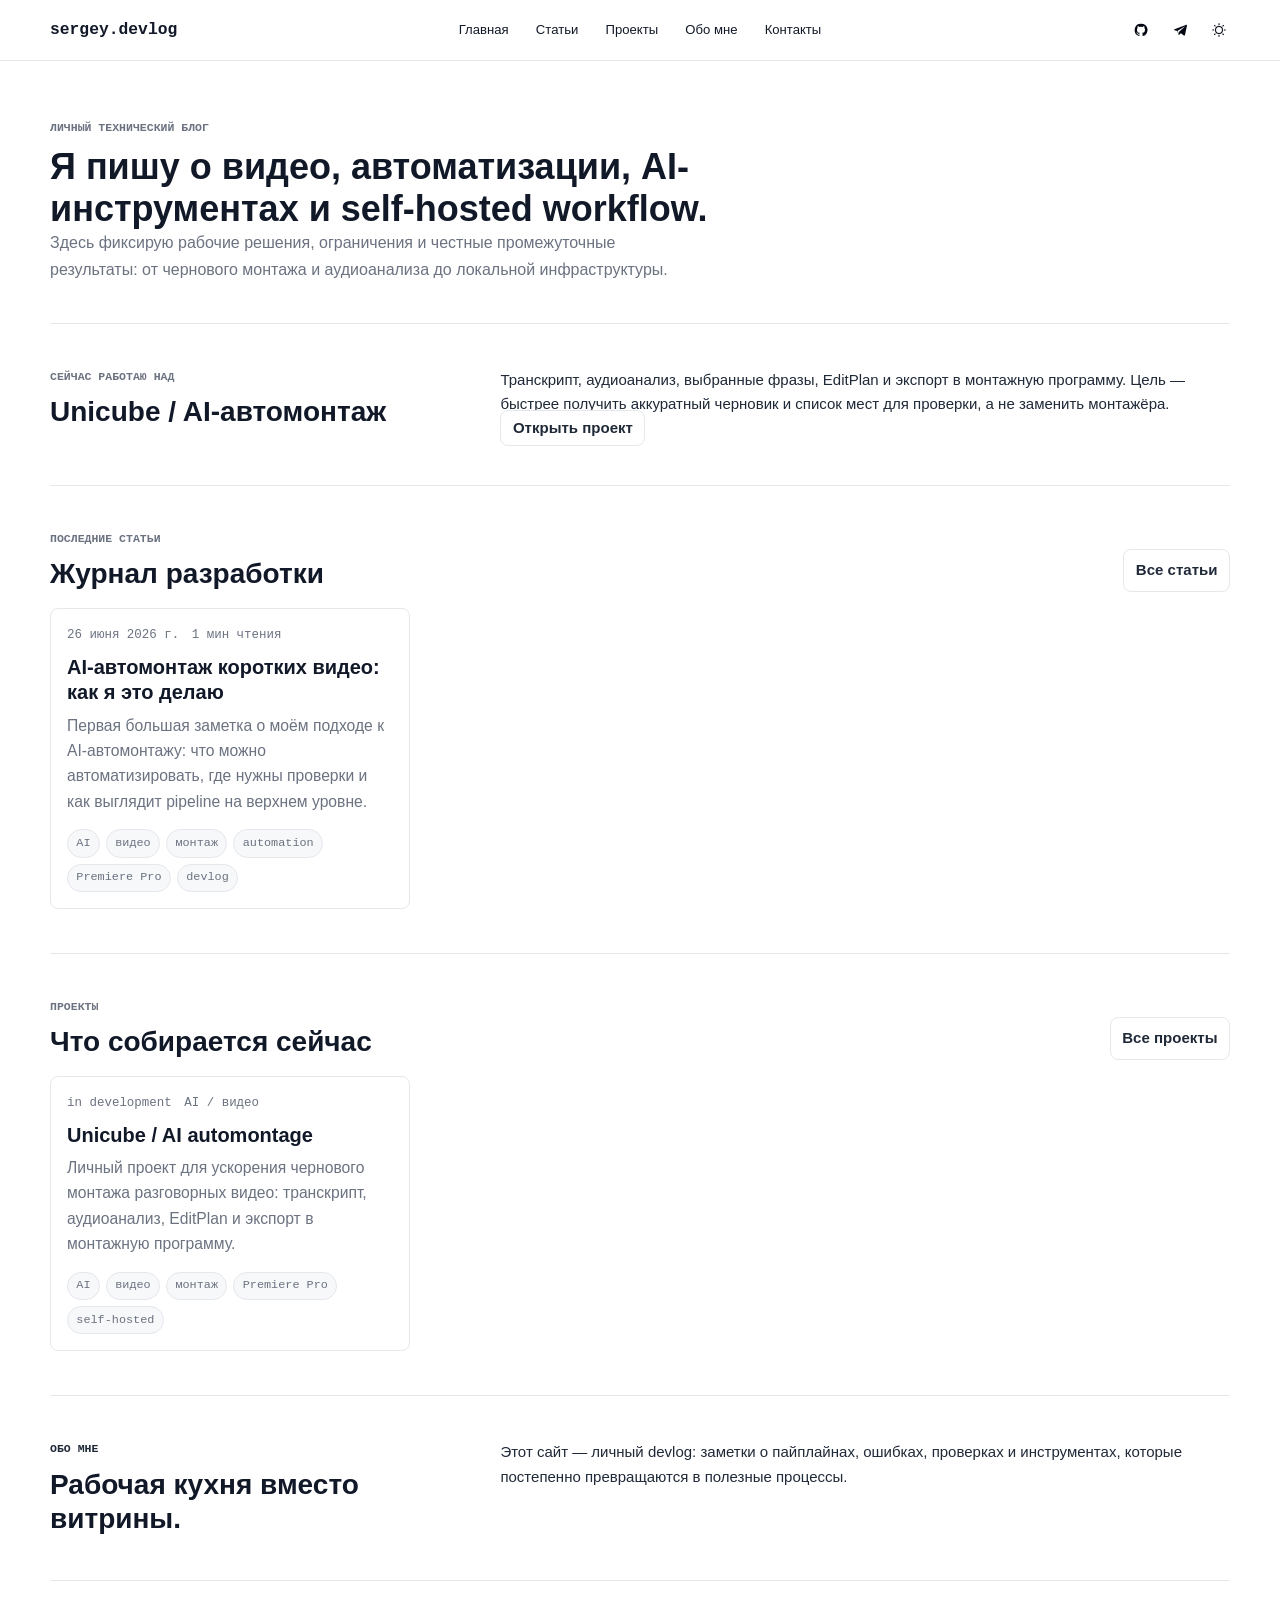
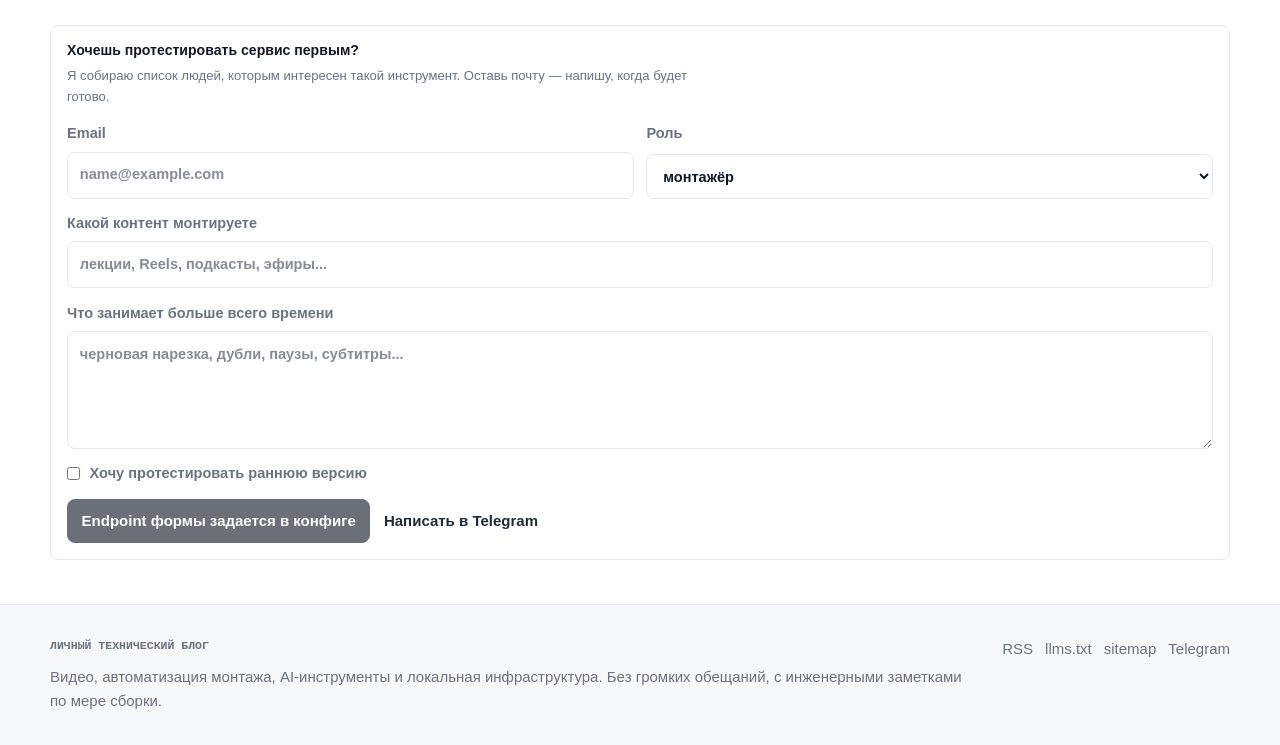
==== commit 63dec75f: "Update blog reference styling" ====
--- a/index.html
+++ b/index.html
@@ -1,4 +1,4 @@
-<!DOCTYPE html><html lang="ru"><head><meta charset="utf-8"><meta name="viewport" content="width=device-width, initial-scale=1"><meta name="generator" content="Astro v7.0.3"><link rel="icon" href="/favicon.svg" type="image/svg+xml"><title>Сергей: видео, AI-автомонтаж и self-hosted workflow</title><meta name="description" content="Личный технический блог о видео, автоматизации монтажа, AI-инструментах, Premiere/DaVinci и self-hosted процессах."><link rel="canonical" href="https://dedkik221.github.io/"><meta name="robots" content="index, follow"><meta property="og:locale" content="ru_RU"><meta property="og:site_name" content="Сергей: видео, AI-автомонтаж и self-hosted workflow"><meta property="og:type" content="website"><meta property="og:title" content="Сергей: видео, AI-автомонтаж и self-hosted workflow"><meta property="og:description" content="Личный технический блог о видео, автоматизации монтажа, AI-инструментах, Premiere/DaVinci и self-hosted процессах."><meta property="og:url" content="https://dedkik221.github.io/"><meta property="og:image" content="https://dedkik221.github.io/images/og-default.svg"><meta name="twitter:card" content="summary_large_image"><meta name="twitter:title" content="Сергей: видео, AI-автомонтаж и self-hosted workflow"><meta name="twitter:description" content="Личный технический блог о видео, автоматизации монтажа, AI-инструментах, Premiere/DaVinci и self-hosted процессах."><meta name="twitter:image" content="https://dedkik221.github.io/images/og-default.svg"><script type="application/ld+json">{"@context":"https://schema.org","@type":"WebSite","name":"Сергей: видео, AI-автомонтаж и self-hosted workflow","url":"https://dedkik221.github.io","inLanguage":"ru-RU","description":"Личный технический блог о видео, автоматизации монтажа, AI-инструментах, Premiere/DaVinci и self-hosted процессах.","author":{"@type":"Person","name":"Сергей"}}</script><script type="application/ld+json">{"@context":"https://schema.org","@type":"Person","name":"Сергей","url":"https://dedkik221.github.io","description":"Я исследую и собираю инструменты на стыке видеопроизводства, автоматизации монтажа, AI и локальной инфраструктуры.","sameAs":["https://t.me/your_username","https://github.com/your_username"]}</script><script type="application/ld+json">{"@context":"https://schema.org","@type":"BreadcrumbList","itemListElement":[{"@type":"ListItem","position":1,"name":"Главная","item":"https://dedkik221.github.io/"}]}</script><link rel="stylesheet" href="/_astro/seo.Cb7kRZUr.css"></head><body><a class="skip-link" href="#content">К содержанию</a><header class="site-header" data-pagefind-ignore><div class="shell header-inner"><a class="brand" href="/" aria-label="На главную"><strong>sergey.devlog</strong></a><nav class="nav" aria-label="Главная навигация"><a href="/" aria-current="page">Главная</a><a href="/articles/">Статьи</a><a href="/projects/">Проекты</a><a href="/about/">Обо мне</a><a href="/contact/">Контакты</a></nav><div class="header-actions" aria-label="Быстрые ссылки"><a href="https://github.com/your_username" aria-label="GitHub"><svg viewBox="0 0 24 24" aria-hidden="true"><path d="M12 2.5a9.5 9.5 0 0 0-3 18.52c.48.09.65-.2.65-.46v-1.7c-2.64.57-3.2-1.12-3.2-1.12-.43-1.1-1.05-1.39-1.05-1.39-.86-.59.07-.58.07-.58.95.07 1.45.98 1.45.98.85 1.44 2.22 1.03 2.76.78.09-.62.33-1.03.6-1.27-2.1-.24-4.31-1.05-4.31-4.68 0-1.03.37-1.88.98-2.54-.1-.24-.42-1.2.09-2.5 0 0 .79-.25 2.6.97a8.9 8.9 0 0 1 4.73 0c1.8-1.22 2.6-.97 2.6-.97.5 1.3.18 2.26.09 2.5.61.66.98 1.5.98 2.54 0 3.64-2.22 4.44-4.33 4.67.34.3.64.88.64 1.77v2.64c0 .26.17.56.66.46A9.5 9.5 0 0 0 12 2.5Z"></path></svg></a><a href="https://t.me/your_username" aria-label="Telegram"><svg viewBox="0 0 24 24" aria-hidden="true"><path d="M20.55 4.4 3.9 10.83c-1.14.46-1.13 1.1-.2 1.38l4.27 1.33 1.63 5c.2.56.1.78.68.78.44 0 .64-.2.9-.45l2.16-2.1 4.5 3.33c.83.46 1.42.22 1.63-.77L22.4 5.54c.3-1.2-.46-1.75-1.85-1.14Zm-11.9 8.83 9.75-6.15c.49-.3.93-.14.57.18l-8.34 7.52-.33 3.49-1.65-5.04Z"></path></svg></a><button class="theme-toggle" type="button" aria-label="Переключить тему" data-theme-toggle><svg viewBox="0 0 24 24" aria-hidden="true"><path d="M12 18a6 6 0 1 1 0-12 6 6 0 0 1 0 12Zm0-1.6a4.4 4.4 0 1 0 0-8.8 4.4 4.4 0 0 0 0 8.8ZM11.2 2h1.6v2.7h-1.6V2Zm0 17.3h1.6V22h-1.6v-2.7ZM2 11.2h2.7v1.6H2v-1.6Zm17.3 0H22v1.6h-2.7v-1.6ZM4.22 5.35l1.13-1.13 1.9 1.9-1.13 1.13-1.9-1.9Zm12.53 12.53 1.13-1.13 1.9 1.9-1.13 1.13-1.9-1.9Zm0-11.76 1.9-1.9 1.13 1.13-1.9 1.9-1.13-1.13ZM4.22 18.65l1.9-1.9 1.13 1.13-1.9 1.9-1.13-1.13Z"></path></svg></button></div></div></header><script>
+<!DOCTYPE html><html lang="ru"><head><meta charset="utf-8"><meta name="viewport" content="width=device-width, initial-scale=1"><meta name="generator" content="Astro v7.0.3"><link rel="icon" href="/favicon.svg" type="image/svg+xml"><title>Сергей: видео, AI-автомонтаж и self-hosted workflow</title><meta name="description" content="Личный технический блог о видео, автоматизации монтажа, AI-инструментах, Premiere/DaVinci и self-hosted процессах."><link rel="canonical" href="https://example.com/"><meta name="robots" content="index, follow"><meta property="og:locale" content="ru_RU"><meta property="og:site_name" content="Сергей: видео, AI-автомонтаж и self-hosted workflow"><meta property="og:type" content="website"><meta property="og:title" content="Сергей: видео, AI-автомонтаж и self-hosted workflow"><meta property="og:description" content="Личный технический блог о видео, автоматизации монтажа, AI-инструментах, Premiere/DaVinci и self-hosted процессах."><meta property="og:url" content="https://example.com/"><meta property="og:image" content="https://example.com/images/og-default.svg"><meta name="twitter:card" content="summary_large_image"><meta name="twitter:title" content="Сергей: видео, AI-автомонтаж и self-hosted workflow"><meta name="twitter:description" content="Личный технический блог о видео, автоматизации монтажа, AI-инструментах, Premiere/DaVinci и self-hosted процессах."><meta name="twitter:image" content="https://example.com/images/og-default.svg"><script type="application/ld+json">{"@context":"https://schema.org","@type":"WebSite","name":"Сергей: видео, AI-автомонтаж и self-hosted workflow","url":"https://example.com","inLanguage":"ru-RU","description":"Личный технический блог о видео, автоматизации монтажа, AI-инструментах, Premiere/DaVinci и self-hosted процессах.","author":{"@type":"Person","name":"Сергей"}}</script><script type="application/ld+json">{"@context":"https://schema.org","@type":"Person","name":"Сергей","url":"https://example.com","description":"Я исследую и собираю инструменты на стыке видеопроизводства, автоматизации монтажа, AI и локальной инфраструктуры.","sameAs":["https://t.me/your_username","https://github.com/your_username"]}</script><script type="application/ld+json">{"@context":"https://schema.org","@type":"BreadcrumbList","itemListElement":[{"@type":"ListItem","position":1,"name":"Главная","item":"https://example.com/"}]}</script><link rel="stylesheet" href="/_astro/seo.K-MhYycW.css"></head><body><a class="skip-link" href="#content">К содержанию</a><header class="site-header" data-pagefind-ignore><div class="shell header-inner"><a class="brand" href="/" aria-label="На главную"><strong>sergey.devlog</strong></a><nav class="nav" aria-label="Главная навигация"><a href="/" aria-current="page">Главная</a><a href="/articles/">Статьи</a><a href="/projects/">Проекты</a><a href="/about/">Обо мне</a><a href="/contact/">Контакты</a></nav><div class="header-actions" aria-label="Быстрые ссылки"><a href="https://github.com/your_username" aria-label="GitHub"><svg viewBox="0 0 24 24" aria-hidden="true"><path d="M12 2.5a9.5 9.5 0 0 0-3 18.52c.48.09.65-.2.65-.46v-1.7c-2.64.57-3.2-1.12-3.2-1.12-.43-1.1-1.05-1.39-1.05-1.39-.86-.59.07-.58.07-.58.95.07 1.45.98 1.45.98.85 1.44 2.22 1.03 2.76.78.09-.62.33-1.03.6-1.27-2.1-.24-4.31-1.05-4.31-4.68 0-1.03.37-1.88.98-2.54-.1-.24-.42-1.2.09-2.5 0 0 .79-.25 2.6.97a8.9 8.9 0 0 1 4.73 0c1.8-1.22 2.6-.97 2.6-.97.5 1.3.18 2.26.09 2.5.61.66.98 1.5.98 2.54 0 3.64-2.22 4.44-4.33 4.67.34.3.64.88.64 1.77v2.64c0 .26.17.56.66.46A9.5 9.5 0 0 0 12 2.5Z"></path></svg></a><a href="https://t.me/your_username" aria-label="Telegram"><svg viewBox="0 0 24 24" aria-hidden="true"><path d="M20.55 4.4 3.9 10.83c-1.14.46-1.13 1.1-.2 1.38l4.27 1.33 1.63 5c.2.56.1.78.68.78.44 0 .64-.2.9-.45l2.16-2.1 4.5 3.33c.83.46 1.42.22 1.63-.77L22.4 5.54c.3-1.2-.46-1.75-1.85-1.14Zm-11.9 8.83 9.75-6.15c.49-.3.93-.14.57.18l-8.34 7.52-.33 3.49-1.65-5.04Z"></path></svg></a><button class="theme-toggle" type="button" aria-label="Переключить тему" data-theme-toggle><svg viewBox="0 0 24 24" aria-hidden="true"><path d="M12 18a6 6 0 1 1 0-12 6 6 0 0 1 0 12Zm0-1.6a4.4 4.4 0 1 0 0-8.8 4.4 4.4 0 0 0 0 8.8ZM11.2 2h1.6v2.7h-1.6V2Zm0 17.3h1.6V22h-1.6v-2.7ZM2 11.2h2.7v1.6H2v-1.6Zm17.3 0H22v1.6h-2.7v-1.6ZM4.22 5.35l1.13-1.13 1.9 1.9-1.13 1.13-1.9-1.9Zm12.53 12.53 1.13-1.13 1.9 1.9-1.13 1.13-1.9-1.9Zm0-11.76 1.9-1.9 1.13 1.13-1.9 1.9-1.13-1.13ZM4.22 18.65l1.9-1.9 1.13 1.13-1.9 1.9-1.13-1.13Z"></path></svg></button></div></div></header><script>
   const storedTheme = localStorage.getItem('theme');
   if (storedTheme === 'dark') document.documentElement.dataset.theme = 'dark';
 
@@ -7,4 +7,4 @@
     document.documentElement.dataset.theme = nextTheme === 'dark' ? 'dark' : '';
     localStorage.setItem('theme', nextTheme);
   });
-</script><main id="content" class="site-main"><section class="home-intro shell" data-pagefind-body><p class="eyebrow">личный технический блог</p><h1>Я пишу о видео, автоматизации, AI-инструментах и self-hosted workflow.</h1><p class="lead">Здесь фиксирую рабочие решения, ограничения и честные промежуточные результаты: от чернового монтажа и аудиоанализа до локальной инфраструктуры.</p></section><section class="section shell now-block" data-pagefind-body><div><p class="eyebrow">сейчас работаю над</p><h2>Unicube / AI-автомонтаж</h2></div><div class="text-block"><p>Транскрипт, аудиоанализ, выбранные фразы, EditPlan и экспорт в монтажную программу. Цель — быстрее получить аккуратный черновик и список мест для проверки, а не заменить монтажёра.</p><a href="/projects/unicube/">Открыть проект</a></div></section><section class="section shell"><div class="section-head"><div><p class="eyebrow">последние статьи</p><h2>Журнал разработки</h2></div><a href="/articles/">Все статьи</a></div><div class="card-grid"><article class="content-card"><div class="card-meta"><time datetime="2026-06-26T00:00:00.000Z">26 июня 2026 г.</time><span>5 мин чтения</span></div><h2><a href="/articles/ai-automontage-plugin/">AI-автомонтаж коротких видео: как я это делаю</a></h2><p>Первая большая заметка о моём подходе к AI-автомонтажу: что можно автоматизировать, где нужны проверки и как выглядит pipeline на верхнем уровне.</p><ul class="tag-list" aria-label="Теги"><li>AI</li><li>видео</li><li>монтаж</li><li>automation</li><li>Premiere Pro</li><li>devlog</li></ul></article></div></section><section class="section shell"><div class="section-head"><div><p class="eyebrow">проекты</p><h2>Что собирается сейчас</h2></div><a href="/projects/">Все проекты</a></div><div class="card-grid"><article class="content-card project-card"><div class="card-meta"><span>in development</span><span>AI / видео</span></div><h2><a href="/projects/unicube/">Unicube / AI automontage</a></h2><p>Личный проект для ускорения чернового монтажа разговорных видео: транскрипт, аудиоанализ, EditPlan и экспорт в монтажную программу.</p><ul class="tag-list" aria-label="Теги проекта"><li>AI</li><li>видео</li><li>монтаж</li><li>Premiere Pro</li><li>self-hosted</li></ul></article></div></section><section class="section shell about-strip" data-pagefind-body><div><p class="eyebrow">обо мне</p><h2>Рабочая кухня вместо витрины.</h2></div><p>Этот сайт — личный devlog: заметки о пайплайнах, ошибках, проверках и инструментах, которые постепенно превращаются в полезные процессы.</p></section><section class="section shell feedback-band" id="feedback"><form class="feedback-form"><div class="form-intro"><h2>Хочешь протестировать сервис первым?</h2><p>Я собираю список людей, которым интересен такой инструмент. Оставь почту — напишу, когда будет готово.</p></div><div class="form-grid"><label><span>Email</span><input type="email" name="email" placeholder="name@example.com" autocomplete="email"></label><label><span>Роль</span><select name="role"><option value="монтажёр">монтажёр</option><option value="блогер">блогер</option><option value="SMM">SMM</option><option value="предприниматель">предприниматель</option><option value="другое">другое</option></select></label></div><label><span>Какой контент монтируете</span><input name="content_type" placeholder="лекции, Reels, подкасты, эфиры..."></label><label><span>Что занимает больше всего времени</span><textarea name="main_pain" rows="4" placeholder="черновая нарезка, дубли, паузы, субтитры..."></textarea></label><label class="check-row"><input type="checkbox" name="early_access" value="yes"><span>Хочу протестировать раннюю версию</span></label><div class="form-actions"><button type="button" disabled>Endpoint формы задается в конфиге</button><a href="https://t.me/your_username">Написать в Telegram</a></div></form></section></main><footer class="site-footer" data-pagefind-ignore><div class="shell footer-grid"><div><p class="eyebrow">Личный технический блог</p><p>Видео, автоматизация монтажа, AI-инструменты и локальная инфраструктура. Без громких обещаний, с инженерными заметками по мере сборки.</p></div><div class="footer-links"><a href="/rss.xml">RSS</a><a href="/llms.txt">llms.txt</a><a href="/sitemap.xml">sitemap</a><a href="https://t.me/your_username">Telegram</a></div></div></footer></body></html>+</script><main id="content" class="site-main"><section class="home-intro shell" data-pagefind-body><p class="eyebrow">личный технический блог</p><h1>Я пишу о видео, автоматизации, AI-инструментах и self-hosted workflow.</h1><p class="lead">Здесь фиксирую рабочие решения, ограничения и честные промежуточные результаты: от чернового монтажа и аудиоанализа до локальной инфраструктуры.</p></section><section class="section shell now-block" data-pagefind-body><div><p class="eyebrow">сейчас работаю над</p><h2>Unicube / AI-автомонтаж</h2></div><div class="text-block"><p>Транскрипт, аудиоанализ, выбранные фразы, EditPlan и экспорт в монтажную программу. Цель — быстрее получить аккуратный черновик и список мест для проверки, а не заменить монтажёра.</p><a href="/projects/unicube/">Открыть проект</a></div></section><section class="section shell"><div class="section-head"><div><p class="eyebrow">последние статьи</p><h2>Журнал разработки</h2></div><a href="/articles/">Все статьи</a></div><div class="card-grid"><article class="content-card"><div class="card-meta"><time datetime="2026-06-26T00:00:00.000Z">26 июня 2026 г.</time><span>1 мин чтения</span></div><h2><a href="/articles/ai-automontage-plugin/">AI-автомонтаж коротких видео: как я это делаю</a></h2><p>Первая большая заметка о моём подходе к AI-автомонтажу: что можно автоматизировать, где нужны проверки и как выглядит pipeline на верхнем уровне.</p><ul class="tag-list" aria-label="Теги"><li>AI</li><li>видео</li><li>монтаж</li><li>automation</li><li>Premiere Pro</li><li>devlog</li></ul></article></div></section><section class="section shell"><div class="section-head"><div><p class="eyebrow">проекты</p><h2>Что собирается сейчас</h2></div><a href="/projects/">Все проекты</a></div><div class="card-grid"><article class="content-card project-card"><div class="card-meta"><span>in development</span><span>AI / видео</span></div><h2><a href="/projects/unicube/">Unicube / AI automontage</a></h2><p>Личный проект для ускорения чернового монтажа разговорных видео: транскрипт, аудиоанализ, EditPlan и экспорт в монтажную программу.</p><ul class="tag-list" aria-label="Теги проекта"><li>AI</li><li>видео</li><li>монтаж</li><li>Premiere Pro</li><li>self-hosted</li></ul></article></div></section><section class="section shell about-strip" data-pagefind-body><div><p class="eyebrow">обо мне</p><h2>Рабочая кухня вместо витрины.</h2></div><p>Этот сайт — личный devlog: заметки о пайплайнах, ошибках, проверках и инструментах, которые постепенно превращаются в полезные процессы.</p></section><section class="section shell feedback-band" id="feedback"><form class="feedback-form"><div class="form-intro"><h2>Хочешь протестировать сервис первым?</h2><p>Я собираю список людей, которым интересен такой инструмент. Оставь почту — напишу, когда будет готово.</p></div><div class="form-grid"><label><span>Email</span><input type="email" name="email" placeholder="name@example.com" autocomplete="email"></label><label><span>Роль</span><select name="role"><option value="монтажёр">монтажёр</option><option value="блогер">блогер</option><option value="SMM">SMM</option><option value="предприниматель">предприниматель</option><option value="другое">другое</option></select></label></div><label><span>Какой контент монтируете</span><input name="content_type" placeholder="лекции, Reels, подкасты, эфиры..."></label><label><span>Что занимает больше всего времени</span><textarea name="main_pain" rows="4" placeholder="черновая нарезка, дубли, паузы, субтитры..."></textarea></label><label class="check-row"><input type="checkbox" name="early_access" value="yes"><span>Хочу протестировать раннюю версию</span></label><div class="form-actions"><button type="button" disabled>Endpoint формы задается в конфиге</button><a href="https://t.me/your_username">Написать в Telegram</a></div></form></section></main><footer class="site-footer" data-pagefind-ignore><div class="shell footer-grid"><div><p class="eyebrow">Личный технический блог</p><p>Видео, автоматизация монтажа, AI-инструменты и локальная инфраструктура. Без громких обещаний, с инженерными заметками по мере сборки.</p></div><div class="footer-links"><a href="/rss.xml">RSS</a><a href="/llms.txt">llms.txt</a><a href="/sitemap.xml">sitemap</a><a href="https://t.me/your_username">Telegram</a></div></div></footer></body></html>
--- a/_astro/seo.K-MhYycW.css
+++ b/_astro/seo.K-MhYycW.css
@@ -0,0 +1,2 @@
+/*! tailwindcss v4.3.1 | MIT License | https://tailwindcss.com */
+@layer properties{@supports (((-webkit-hyphens:none)) and (not (margin-trim:inline))) or ((-moz-orient:inline) and (not (color:rgb(from red r g b)))){*,:before,:after,::backdrop{--tw-outline-style:solid}}}@layer theme{:root,:host{--font-sans:ui-sans-serif, system-ui, sans-serif, "Apple Color Emoji", "Segoe UI Emoji", "Segoe UI Symbol", "Noto Color Emoji";--font-mono:ui-monospace, SFMono-Regular, Menlo, Monaco, Consolas, "Liberation Mono", "Courier New", monospace;--radius-lg:.5rem;--default-font-family:var(--font-sans);--default-mono-font-family:var(--font-mono)}}@layer base{*,:after,:before,::backdrop{box-sizing:border-box;border:0 solid;margin:0;padding:0}::file-selector-button{box-sizing:border-box;border:0 solid;margin:0;padding:0}html,:host{-webkit-text-size-adjust:100%;tab-size:4;line-height:1.5;font-family:var(--default-font-family,ui-sans-serif, system-ui, sans-serif, "Apple Color Emoji", "Segoe UI Emoji", "Segoe UI Symbol", "Noto Color Emoji");font-feature-settings:var(--default-font-feature-settings,normal);font-variation-settings:var(--default-font-variation-settings,normal);-webkit-tap-highlight-color:transparent}hr{height:0;color:inherit;border-top-width:1px}abbr:where([title]){text-decoration:underline dotted}h1,h2,h3,h4,h5,h6{font-size:inherit;font-weight:inherit}a{color:inherit;-webkit-text-decoration:inherit;-webkit-text-decoration:inherit;-webkit-text-decoration:inherit;text-decoration:inherit}b,strong{font-weight:bolder}code,kbd,samp,pre{font-family:var(--default-mono-font-family,ui-monospace, SFMono-Regular, Menlo, Monaco, Consolas, "Liberation Mono", "Courier New", monospace);font-feature-settings:var(--default-mono-font-feature-settings,normal);font-variation-settings:var(--default-mono-font-variation-settings,normal);font-size:1em}small{font-size:80%}sub,sup{vertical-align:baseline;font-size:75%;line-height:0;position:relative}sub{bottom:-.25em}sup{top:-.5em}table{text-indent:0;border-color:inherit;border-collapse:collapse}:-moz-focusring{outline:auto}progress{vertical-align:baseline}summary{display:list-item}ol,ul,menu{list-style:none}img,svg,video,canvas,audio,iframe,embed,object{vertical-align:middle;display:block}img,video{max-width:100%;height:auto}button,input,select,optgroup,textarea{font:inherit;font-feature-settings:inherit;font-variation-settings:inherit;letter-spacing:inherit;color:inherit;opacity:1;background-color:#0000;border-radius:0}::file-selector-button{font:inherit;font-feature-settings:inherit;font-variation-settings:inherit;letter-spacing:inherit;color:inherit;opacity:1;background-color:#0000;border-radius:0}:where(select:is([multiple],[size])) optgroup{font-weight:bolder}:where(select:is([multiple],[size])) optgroup option{padding-inline-start:20px}::file-selector-button{margin-inline-end:4px}::placeholder{opacity:1}@supports (not ((-webkit-appearance:-apple-pay-button))) or (contain-intrinsic-size:1px){::placeholder{color:currentColor}@supports (color:color-mix(in lab, red, red)){::placeholder{color:color-mix(in oklab, currentcolor 50%, transparent)}}}textarea{resize:vertical}::-webkit-search-decoration{-webkit-appearance:none}::-webkit-date-and-time-value{min-height:1lh;text-align:inherit}::-webkit-datetime-edit{display:inline-flex}::-webkit-datetime-edit-fields-wrapper{padding:0}::-webkit-datetime-edit{padding-block:0}::-webkit-datetime-edit-year-field{padding-block:0}::-webkit-datetime-edit-month-field{padding-block:0}::-webkit-datetime-edit-day-field{padding-block:0}::-webkit-datetime-edit-hour-field{padding-block:0}::-webkit-datetime-edit-minute-field{padding-block:0}::-webkit-datetime-edit-second-field{padding-block:0}::-webkit-datetime-edit-millisecond-field{padding-block:0}::-webkit-datetime-edit-meridiem-field{padding-block:0}::-webkit-calendar-picker-indicator{line-height:1}:-moz-ui-invalid{box-shadow:none}button,input:where([type=button],[type=reset],[type=submit]){appearance:button}::file-selector-button{appearance:button}::-webkit-inner-spin-button{height:auto}::-webkit-outer-spin-button{height:auto}[hidden]:where(:not([hidden=until-found])){display:none!important}}@layer components;@layer utilities{.static{position:static}.prose{color:var(--tw-prose-body);max-width:65ch}.prose :where(p):not(:where([class~=not-prose],[class~=not-prose] *)){margin-top:1.25em;margin-bottom:1.25em}.prose :where([class~=lead]):not(:where([class~=not-prose],[class~=not-prose] *)){color:var(--tw-prose-lead);margin-top:1.2em;margin-bottom:1.2em;font-size:1.25em;line-height:1.6}.prose :where(a):not(:where([class~=not-prose],[class~=not-prose] *)){color:var(--tw-prose-links);font-weight:500;text-decoration:underline}.prose :where(strong):not(:where([class~=not-prose],[class~=not-prose] *)){color:var(--tw-prose-bold);font-weight:600}.prose :where(a strong):not(:where([class~=not-prose],[class~=not-prose] *)),.prose :where(blockquote strong):not(:where([class~=not-prose],[class~=not-prose] *)),.prose :where(thead th strong):not(:where([class~=not-prose],[class~=not-prose] *)){color:inherit}.prose :where(ol):not(:where([class~=not-prose],[class~=not-prose] *)){margin-top:1.25em;margin-bottom:1.25em;padding-inline-start:1.625em;list-style-type:decimal}.prose :where(ol[type=A]):not(:where([class~=not-prose],[class~=not-prose] *)){list-style-type:upper-alpha}.prose :where(ol[type=a]):not(:where([class~=not-prose],[class~=not-prose] *)){list-style-type:lower-alpha}.prose :where(ol[type=A s]):not(:where([class~=not-prose],[class~=not-prose] *)){list-style-type:upper-alpha}.prose :where(ol[type=a s]):not(:where([class~=not-prose],[class~=not-prose] *)){list-style-type:lower-alpha}.prose :where(ol[type=I]):not(:where([class~=not-prose],[class~=not-prose] *)){list-style-type:upper-roman}.prose :where(ol[type=i]):not(:where([class~=not-prose],[class~=not-prose] *)){list-style-type:lower-roman}.prose :where(ol[type=I s]):not(:where([class~=not-prose],[class~=not-prose] *)){list-style-type:upper-roman}.prose :where(ol[type=i s]):not(:where([class~=not-prose],[class~=not-prose] *)){list-style-type:lower-roman}.prose :where(ol[type="1"]):not(:where([class~=not-prose],[class~=not-prose] *)){list-style-type:decimal}.prose :where(ul):not(:where([class~=not-prose],[class~=not-prose] *)){margin-top:1.25em;margin-bottom:1.25em;padding-inline-start:1.625em;list-style-type:disc}.prose :where(ol>li):not(:where([class~=not-prose],[class~=not-prose] *))::marker{color:var(--tw-prose-counters);font-weight:400}.prose :where(ul>li):not(:where([class~=not-prose],[class~=not-prose] *))::marker{color:var(--tw-prose-bullets)}.prose :where(dt):not(:where([class~=not-prose],[class~=not-prose] *)){color:var(--tw-prose-headings);margin-top:1.25em;font-weight:600}.prose :where(hr):not(:where([class~=not-prose],[class~=not-prose] *)){border-color:var(--tw-prose-hr);border-top-width:1px;margin-top:3em;margin-bottom:3em}.prose :where(blockquote):not(:where([class~=not-prose],[class~=not-prose] *)){color:var(--tw-prose-quotes);border-inline-start-width:.25rem;border-inline-start-color:var(--tw-prose-quote-borders);quotes:"“""”""‘""’";margin-top:1.6em;margin-bottom:1.6em;padding-inline-start:1em;font-style:italic;font-weight:500}.prose :where(blockquote p:first-of-type):not(:where([class~=not-prose],[class~=not-prose] *)):before{content:open-quote}.prose :where(blockquote p:last-of-type):not(:where([class~=not-prose],[class~=not-prose] *)):after{content:close-quote}.prose :where(h1):not(:where([class~=not-prose],[class~=not-prose] *)){color:var(--tw-prose-headings);margin-top:0;margin-bottom:.888889em;font-size:2.25em;font-weight:800;line-height:1.11111}.prose :where(h1 strong):not(:where([class~=not-prose],[class~=not-prose] *)){color:inherit;font-weight:900}.prose :where(h2):not(:where([class~=not-prose],[class~=not-prose] *)){color:var(--tw-prose-headings);margin-top:2em;margin-bottom:1em;font-size:1.5em;font-weight:700;line-height:1.33333}.prose :where(h2 strong):not(:where([class~=not-prose],[class~=not-prose] *)){color:inherit;font-weight:800}.prose :where(h3):not(:where([class~=not-prose],[class~=not-prose] *)){color:var(--tw-prose-headings);margin-top:1.6em;margin-bottom:.6em;font-size:1.25em;font-weight:600;line-height:1.6}.prose :where(h3 strong):not(:where([class~=not-prose],[class~=not-prose] *)){color:inherit;font-weight:700}.prose :where(h4):not(:where([class~=not-prose],[class~=not-prose] *)){color:var(--tw-prose-headings);margin-top:1.5em;margin-bottom:.5em;font-weight:600;line-height:1.5}.prose :where(h4 strong):not(:where([class~=not-prose],[class~=not-prose] *)){color:inherit;font-weight:700}.prose :where(img):not(:where([class~=not-prose],[class~=not-prose] *)){margin-top:2em;margin-bottom:2em}.prose :where(picture):not(:where([class~=not-prose],[class~=not-prose] *)){margin-top:2em;margin-bottom:2em;display:block}.prose :where(video):not(:where([class~=not-prose],[class~=not-prose] *)){margin-top:2em;margin-bottom:2em}.prose :where(kbd):not(:where([class~=not-prose],[class~=not-prose] *)){color:var(--tw-prose-kbd);box-shadow:0 0 0 1px var(--tw-prose-kbd-shadows), 0 3px 0 var(--tw-prose-kbd-shadows);padding-top:.1875em;padding-inline-end:.375em;padding-bottom:.1875em;border-radius:.3125rem;padding-inline-start:.375em;font-family:inherit;font-size:.875em;font-weight:500}.prose :where(code):not(:where([class~=not-prose],[class~=not-prose] *)){color:var(--tw-prose-code);font-size:.875em;font-weight:600}.prose :where(code):not(:where([class~=not-prose],[class~=not-prose] *)):before,.prose :where(code):not(:where([class~=not-prose],[class~=not-prose] *)):after{content:"`"}.prose :where(a code):not(:where([class~=not-prose],[class~=not-prose] *)),.prose :where(h1 code):not(:where([class~=not-prose],[class~=not-prose] *)){color:inherit}.prose :where(h2 code):not(:where([class~=not-prose],[class~=not-prose] *)){color:inherit;font-size:.875em}.prose :where(h3 code):not(:where([class~=not-prose],[class~=not-prose] *)){color:inherit;font-size:.9em}.prose :where(h4 code):not(:where([class~=not-prose],[class~=not-prose] *)),.prose :where(blockquote code):not(:where([class~=not-prose],[class~=not-prose] *)),.prose :where(thead th code):not(:where([class~=not-prose],[class~=not-prose] *)){color:inherit}.prose :where(pre):not(:where([class~=not-prose],[class~=not-prose] *)){color:var(--tw-prose-pre-code);background-color:var(--tw-prose-pre-bg);padding-top:.857143em;padding-inline-end:1.14286em;padding-bottom:.857143em;border-radius:.375rem;margin-top:1.71429em;margin-bottom:1.71429em;padding-inline-start:1.14286em;font-size:.875em;font-weight:400;line-height:1.71429;overflow-x:auto}.prose :where(pre code):not(:where([class~=not-prose],[class~=not-prose] *)){font-weight:inherit;color:inherit;font-size:inherit;font-family:inherit;line-height:inherit;background-color:#0000;border-width:0;border-radius:0;padding:0}.prose :where(pre code):not(:where([class~=not-prose],[class~=not-prose] *)):before,.prose :where(pre code):not(:where([class~=not-prose],[class~=not-prose] *)):after{content:none}.prose :where(table):not(:where([class~=not-prose],[class~=not-prose] *)){table-layout:auto;width:100%;margin-top:2em;margin-bottom:2em;font-size:.875em;line-height:1.71429}.prose :where(thead):not(:where([class~=not-prose],[class~=not-prose] *)){border-bottom-width:1px;border-bottom-color:var(--tw-prose-th-borders)}.prose :where(thead th):not(:where([class~=not-prose],[class~=not-prose] *)){color:var(--tw-prose-headings);vertical-align:bottom;padding-inline-end:.571429em;padding-bottom:.571429em;padding-inline-start:.571429em;font-weight:600}.prose :where(tbody tr):not(:where([class~=not-prose],[class~=not-prose] *)){border-bottom-width:1px;border-bottom-color:var(--tw-prose-td-borders)}.prose :where(tbody tr:last-child):not(:where([class~=not-prose],[class~=not-prose] *)){border-bottom-width:0}.prose :where(tbody td):not(:where([class~=not-prose],[class~=not-prose] *)){vertical-align:baseline}.prose :where(tfoot):not(:where([class~=not-prose],[class~=not-prose] *)){border-top-width:1px;border-top-color:var(--tw-prose-th-borders)}.prose :where(tfoot td):not(:where([class~=not-prose],[class~=not-prose] *)){vertical-align:top}.prose :where(th,td):not(:where([class~=not-prose],[class~=not-prose] *)){text-align:start}.prose :where(figure>*):not(:where([class~=not-prose],[class~=not-prose] *)){margin-top:0;margin-bottom:0}.prose :where(figcaption):not(:where([class~=not-prose],[class~=not-prose] *)){color:var(--tw-prose-captions);margin-top:.857143em;font-size:.875em;line-height:1.42857}.prose{--tw-prose-body:oklch(37.3% .034 259.733);--tw-prose-headings:oklch(21% .034 264.665);--tw-prose-lead:oklch(44.6% .03 256.802);--tw-prose-links:oklch(21% .034 264.665);--tw-prose-bold:oklch(21% .034 264.665);--tw-prose-counters:oklch(55.1% .027 264.364);--tw-prose-bullets:oklch(87.2% .01 258.338);--tw-prose-hr:oklch(92.8% .006 264.531);--tw-prose-quotes:oklch(21% .034 264.665);--tw-prose-quote-borders:oklch(92.8% .006 264.531);--tw-prose-captions:oklch(55.1% .027 264.364);--tw-prose-kbd:oklch(21% .034 264.665);--tw-prose-kbd-shadows:oklab(21% -.00316127 -.0338527/.1);--tw-prose-code:oklch(21% .034 264.665);--tw-prose-pre-code:oklch(92.8% .006 264.531);--tw-prose-pre-bg:oklch(27.8% .033 256.848);--tw-prose-th-borders:oklch(87.2% .01 258.338);--tw-prose-td-borders:oklch(92.8% .006 264.531);--tw-prose-invert-body:oklch(87.2% .01 258.338);--tw-prose-invert-headings:#fff;--tw-prose-invert-lead:oklch(70.7% .022 261.325);--tw-prose-invert-links:#fff;--tw-prose-invert-bold:#fff;--tw-prose-invert-counters:oklch(70.7% .022 261.325);--tw-prose-invert-bullets:oklch(44.6% .03 256.802);--tw-prose-invert-hr:oklch(37.3% .034 259.733);--tw-prose-invert-quotes:oklch(96.7% .003 264.542);--tw-prose-invert-quote-borders:oklch(37.3% .034 259.733);--tw-prose-invert-captions:oklch(70.7% .022 261.325);--tw-prose-invert-kbd:#fff;--tw-prose-invert-kbd-shadows:#ffffff1a;--tw-prose-invert-code:#fff;--tw-prose-invert-pre-code:oklch(87.2% .01 258.338);--tw-prose-invert-pre-bg:#00000080;--tw-prose-invert-th-borders:oklch(44.6% .03 256.802);--tw-prose-invert-td-borders:oklch(37.3% .034 259.733);font-size:1rem;line-height:1.75}.prose :where(picture>img):not(:where([class~=not-prose],[class~=not-prose] *)){margin-top:0;margin-bottom:0}.prose :where(li):not(:where([class~=not-prose],[class~=not-prose] *)){margin-top:.5em;margin-bottom:.5em}.prose :where(ol>li):not(:where([class~=not-prose],[class~=not-prose] *)),.prose :where(ul>li):not(:where([class~=not-prose],[class~=not-prose] *)){padding-inline-start:.375em}.prose :where(.prose>ul>li p):not(:where([class~=not-prose],[class~=not-prose] *)){margin-top:.75em;margin-bottom:.75em}.prose :where(.prose>ul>li>p:first-child):not(:where([class~=not-prose],[class~=not-prose] *)){margin-top:1.25em}.prose :where(.prose>ul>li>p:last-child):not(:where([class~=not-prose],[class~=not-prose] *)){margin-bottom:1.25em}.prose :where(.prose>ol>li>p:first-child):not(:where([class~=not-prose],[class~=not-prose] *)){margin-top:1.25em}.prose :where(.prose>ol>li>p:last-child):not(:where([class~=not-prose],[class~=not-prose] *)){margin-bottom:1.25em}.prose :where(ul ul,ul ol,ol ul,ol ol):not(:where([class~=not-prose],[class~=not-prose] *)){margin-top:.75em;margin-bottom:.75em}.prose :where(dl):not(:where([class~=not-prose],[class~=not-prose] *)){margin-top:1.25em;margin-bottom:1.25em}.prose :where(dd):not(:where([class~=not-prose],[class~=not-prose] *)){margin-top:.5em;padding-inline-start:1.625em}.prose :where(hr+*):not(:where([class~=not-prose],[class~=not-prose] *)),.prose :where(h2+*):not(:where([class~=not-prose],[class~=not-prose] *)),.prose :where(h3+*):not(:where([class~=not-prose],[class~=not-prose] *)),.prose :where(h4+*):not(:where([class~=not-prose],[class~=not-prose] *)){margin-top:0}.prose :where(thead th:first-child):not(:where([class~=not-prose],[class~=not-prose] *)){padding-inline-start:0}.prose :where(thead th:last-child):not(:where([class~=not-prose],[class~=not-prose] *)){padding-inline-end:0}.prose :where(tbody td,tfoot td):not(:where([class~=not-prose],[class~=not-prose] *)){padding-top:.571429em;padding-inline-end:.571429em;padding-bottom:.571429em;padding-inline-start:.571429em}.prose :where(tbody td:first-child,tfoot td:first-child):not(:where([class~=not-prose],[class~=not-prose] *)){padding-inline-start:0}.prose :where(tbody td:last-child,tfoot td:last-child):not(:where([class~=not-prose],[class~=not-prose] *)){padding-inline-end:0}.prose :where(figure):not(:where([class~=not-prose],[class~=not-prose] *)){margin-top:2em;margin-bottom:2em}.prose :where(.prose>:first-child):not(:where([class~=not-prose],[class~=not-prose] *)){margin-top:0}.prose :where(.prose>:last-child):not(:where([class~=not-prose],[class~=not-prose] *)){margin-bottom:0}.hidden{display:none}.outline{outline-style:var(--tw-outline-style);outline-width:1px}}:root{color-scheme:light;--bg:#fff;--page:#f7f8fa;--surface:#fff;--muted-surface:#f3f4f6;--ink:#111827;--text:#1f2937;--muted:#6b7280;--soft:#9ca3af;--line:#e5e7eb;--line-strong:#d1d5db;--accent:#111827;--accent-strong:#111827;--diagram:#111827;--diagram-soft:#1f2937;--radius:8px;--radius-lg:12px;--mono:"SFMono-Regular", "Cascadia Code", "Liberation Mono", Menlo, monospace;--body:-apple-system, BlinkMacSystemFont, "Segoe UI", Roboto, "Helvetica Neue", Arial, sans-serif}:root[data-theme=dark]{color-scheme:dark;--bg:#111827;--page:#1f2937;--surface:#111827;--muted-surface:#172033;--ink:#f9fafb;--text:#e5e7eb;--muted:#9ca3af;--soft:#6b7280;--line:#374151;--line-strong:#4b5563}*{box-sizing:border-box}html{scroll-behavior:smooth}body{background:var(--bg);color:var(--text);font-family:var(--body);letter-spacing:0;margin:0;font-size:15px;line-height:1.62}a{color:inherit;text-underline-offset:.22em;text-decoration-color:#65a30d59;text-decoration-thickness:1px}a:hover{color:var(--accent-strong);text-decoration-color:currentColor}img,svg{max-width:100%;display:block}button,input,textarea,select{font:inherit}button,.button{border:1px solid var(--line);border-radius:var(--radius);background:var(--surface);min-height:40px;color:var(--ink);justify-content:center;align-items:center;gap:.45rem;padding:.58rem .85rem;font-weight:650;text-decoration:none;transition:border-color .14s,background .14s,color .14s;display:inline-flex}button:hover,.button:hover{border-color:var(--line-strong);background:var(--muted-surface);color:var(--ink)}button:disabled{cursor:not-allowed;opacity:.62}.primary,.form-actions button{border-color:var(--ink);background:var(--ink);color:#fff}.primary:hover,.form-actions button:hover{border-color:var(--accent-strong);background:var(--accent-strong);color:#fff}.secondary{background:var(--surface)}.skip-link{z-index:30;background:var(--ink);color:#fff;border-radius:var(--radius);padding:.55rem .8rem;position:absolute;top:.75rem;left:1rem;transform:translateY(-160%)}.skip-link:focus{transform:translateY(0)}.shell{width:min(1180px,100% - 60px);margin:0 auto}.site-main{min-height:70vh}.site-header{z-index:20;border-bottom:1px solid var(--line);backdrop-filter:blur(4px);background:#fffffffc;position:sticky;top:0}.header-inner{grid-template-columns:220px 1fr 220px;align-items:center;gap:1.2rem;min-height:60px;display:grid}.brand{min-width:max-content;color:var(--ink);font-family:var(--mono);align-items:center;text-decoration:none;display:inline-flex}.brand-mark{display:none}.brand strong{font-size:1.02rem;font-weight:780;line-height:1.1;display:block}.nav{flex-wrap:wrap;justify-content:center;gap:1.7rem;display:flex}.nav a{color:var(--ink);border-radius:0;padding:0;font-size:.82rem;font-weight:500;text-decoration:none}.nav a:hover,.nav a[aria-current=page]{color:var(--ink);background:0 0;text-decoration:none}.header-actions{justify-content:flex-end;align-items:center;gap:1.05rem;display:flex}.header-actions a,.header-actions button{background:var(--surface);color:#030712;border:0;border-radius:0;place-items:center;width:22px;height:22px;min-height:22px;padding:0;text-decoration:none;display:grid}.header-actions a:hover,.header-actions button:hover{border-color:var(--line-strong);color:var(--ink)}.header-actions svg{fill:currentColor;width:16px;height:16px}.home-intro{max-width:760px;margin-left:max(30px,50% - 590px);padding:3.6rem 0 2.5rem}.home-intro h1,.page-head h1,.article-header h1{color:var(--ink);letter-spacing:0;margin:0;font-size:2.25rem;font-weight:800;line-height:1.17}.lead,.page-head p,.article-header>p{max-width:650px;color:var(--muted);font-size:1rem;line-height:1.65}.eyebrow{color:var(--muted);font-family:var(--mono);letter-spacing:0;text-transform:uppercase;margin:0 0 .55rem;font-size:.72rem;font-weight:600}.section{border-top:1px solid var(--line);padding:2.75rem 0}.section-grid,.now-block,.about-strip,.feedback-band{grid-template-columns:minmax(220px,.72fr) minmax(0,1.28fr);align-items:start;gap:2.5rem;display:grid}.section h2,.compact-list h2,.timeline h2{color:var(--ink);letter-spacing:0;margin:0;font-size:1.75rem;font-weight:720;line-height:1.22}.section-head{justify-content:space-between;align-items:flex-end;gap:1rem;margin-bottom:1rem;display:flex}.section-head a,.text-block a,.article-next a,.contact-strip a,.contact-list a{border:1px solid var(--line);border-radius:var(--radius);background:var(--surface);padding:.52rem .72rem;font-size:.94rem;font-weight:650;text-decoration:none}.text-block p:first-child,.about-strip p{margin-top:0}.text-block p,.about-strip p{color:var(--text)}.card-grid{grid-template-columns:repeat(auto-fit,minmax(min(100%,280px),360px));gap:1rem;display:grid}.content-card{border:1px solid var(--line);border-radius:var(--radius);background:var(--surface);min-height:100%;padding:1rem}.content-card h2{color:var(--ink);letter-spacing:0;margin:.62rem 0 .42rem;font-size:1.25rem;font-weight:720;line-height:1.28}.content-card p{color:var(--muted);font-size:.98rem}.content-card.is-muted{background:var(--page)}.card-meta,.article-meta{color:var(--muted);font-family:var(--mono);flex-wrap:wrap;gap:.45rem .78rem;font-size:.78rem;display:flex}.tag-list{flex-wrap:wrap;gap:.38rem;margin:.95rem 0 0;padding:0;list-style:none;display:flex}.tag-list li,.tag-filter button{border:1px solid var(--line);background:var(--page);color:var(--muted);font-family:var(--mono);border-radius:999px;padding:.22rem .52rem;font-size:.74rem}.tag-filter{flex-wrap:wrap;gap:.45rem;display:flex}.tag-filter button{cursor:pointer;min-height:34px}.tag-filter button.is-active{color:var(--accent-strong);background:#84cc161f;border-color:#65a30d73}.page-head{padding:3.6rem 0 1.8rem}.search-panel{padding-bottom:0}.search-box{border:1px solid var(--line);border-radius:var(--radius-lg);background:var(--surface);padding:1rem}.search-box label{color:var(--muted);margin-bottom:.45rem;font-weight:750;display:block}.search-box input,.feedback-form input,.feedback-form textarea,.feedback-form select,.subscribe-box input{border:1px solid var(--line);border-radius:var(--radius);background:var(--surface);width:100%;color:var(--ink);padding:.68rem .74rem}.search-results ol{gap:.65rem;margin:1rem 0 0;padding:0;list-style:none;display:grid}.search-results a{border-top:1px solid var(--line);padding-top:.75rem;text-decoration:none;display:block}.search-results p{color:var(--muted);margin:.2rem 0 0;font-size:.94rem}.draft-list{grid-template-columns:repeat(2,minmax(0,1fr));gap:.8rem;display:grid}.feedback-band{display:block}.feedback-form{border:1px solid var(--line);background:var(--surface);border-radius:8px;padding:1rem}.form-intro{max-width:620px;margin-bottom:.92rem}.form-intro h2{color:var(--ink);margin:0 0 .35rem;font-size:.88rem;font-weight:800;line-height:1.25}.form-intro p{color:var(--muted);margin:0;font-size:.82rem}.feedback-form label{color:var(--muted);gap:.35rem;margin-bottom:.82rem;font-size:.91rem;font-weight:700;display:grid}.feedback-form textarea{resize:vertical}.form-grid{grid-template-columns:repeat(2,minmax(0,1fr));gap:.8rem;display:grid}.check-row{align-items:center;grid-template-columns:none!important;gap:.6rem!important;display:flex!important}.check-row input{width:auto}.form-actions{flex-wrap:wrap;align-items:center;gap:.85rem;margin-top:.6rem;display:flex}.form-actions a{color:var(--text);font-weight:650;text-decoration:none}.article-shell{grid-template-columns:230px minmax(0,524px) 194px;justify-content:center;align-items:start;gap:28px;width:min(100%,1004px);padding:0 0 3.6rem;display:grid}.article-main{min-width:0}.article-header{margin-bottom:1rem;padding-top:1.72rem}.article-header h1{margin-top:.78rem;font-size:2rem;font-weight:820;line-height:1.19}.article-header>p{color:var(--ink);margin-bottom:0;font-size:.98rem;line-height:1.58}.author-sidebar{border-right:1px solid var(--line);background:var(--page);min-height:calc(100vh - 60px);color:var(--muted);padding:1.8rem 1.9rem 1.45rem;position:sticky;top:60px}.author-card{gap:1.1rem;display:grid}.author-avatar{border:1px solid var(--line);object-fit:cover;background:#e5e7eb;border-radius:9px;width:96px;height:96px}.author-kicker{display:none}.author-card h2,.sidebar-section h3{color:var(--ink);margin:0;font-size:1rem;font-weight:800;line-height:1.28}.author-card p{color:var(--text);margin:.92rem 0 0;font-size:.84rem;line-height:1.62}.sidebar-links{grid-template-columns:1fr;gap:.73rem;margin:1.62rem 0 1.5rem;display:grid}.sidebar-links a{color:var(--ink);background:0 0;border:0;border-radius:0;align-items:center;gap:.64rem;padding:0;font-size:.82rem;font-weight:500;text-decoration:none;display:inline-flex}.sidebar-links svg{fill:none;stroke:currentColor;stroke-width:1.8px;stroke-linecap:round;stroke-linejoin:round;flex:0 0 14px;width:14px;height:14px}.sidebar-links a:nth-child(3) svg,.sidebar-links a:nth-child(4) svg{fill:currentColor;stroke:none}.sidebar-section{border-top:1px solid var(--line);margin-top:1.4rem;padding-top:1.4rem}.latest-list{gap:.95rem;margin:.95rem 0 0;padding:0;list-style:none;display:grid}.latest-list a,.latest-list span{color:var(--text);font-size:.82rem;line-height:1.45;text-decoration:none;display:block}.latest-list time{color:var(--muted);margin-top:.28rem;font-size:.73rem;display:block}.latest-list a:hover{color:var(--accent-strong)}.subscribe-box p{color:var(--text);margin:.65rem 0 1rem;font-size:.8rem;line-height:1.55}.subscribe-box form{gap:.5rem;display:grid}.subscribe-box button{background:var(--ink);color:#fff;min-height:42px}.sidebar-copy{color:var(--soft);margin:6.2rem 0 0;font-size:.72rem}.toc{border:1px solid var(--line);border-radius:var(--radius-lg);background:var(--surface);color:var(--muted);margin-top:1.3rem;padding:1rem .9rem;font-size:.78rem;position:sticky;top:82px}.toc p{color:var(--ink);margin:0 0 .68rem;font-size:.86rem;font-weight:780}.toc ol{gap:.72rem;margin:0;padding:0;list-style:none;display:grid}.toc a{border-left:2px solid var(--line);color:var(--text);padding-left:.52rem;line-height:1.35;text-decoration:none;display:block}.toc a:hover{border-left-color:var(--accent);color:var(--ink)}.article-content{width:100%;max-width:524px;color:var(--text);font-size:.86rem;line-height:1.52}.article-content :where(p,ul,ol,pre,figure){margin-top:.58rem;margin-bottom:.58rem}.article-content :where(h2,h3){color:var(--ink);letter-spacing:0}.article-content h2{margin-top:1.25rem;margin-bottom:.36rem;font-size:1.18rem;font-weight:780;line-height:1.25}.article-content h3{margin-top:2rem;font-size:1.16rem;font-weight:720;line-height:1.3}.article-content :where(p,li){color:var(--text)}.article-content :where(ul,ol){padding-left:1.25rem;line-height:1.46}.article-content li+li{margin-top:0}.article-content pre{border:1px solid var(--line);border-radius:var(--radius);background:var(--page);color:var(--ink);padding:.58rem .72rem;font-size:.78rem;line-height:1.35;overflow-x:auto}.article-content code{background:var(--page);font-family:var(--mono);border-radius:5px;padding:.12rem .28rem;font-size:.9em}.article-content pre code{background:0 0;padding:0}.architecture-diagram{color:#e5e7eb;background:radial-gradient(circle at 50% 0,#e2e8f024,#0000 36%),linear-gradient(135deg,#202a33,#111821 68%);border:1px solid #ffffff14;border-radius:5px;width:100%;max-width:524px;padding:0;overflow:hidden;box-shadow:0 18px 42px #0f172a29}.architecture-diagram figcaption{clip:rect(0 0 0 0);width:1px;height:1px;position:absolute;overflow:hidden}.diagram-canvas{min-height:272px;padding:1.05rem .68rem .92rem;position:relative}.diagram-wires{z-index:1;fill:none;pointer-events:none;stroke:#cbd5e16b;stroke-dasharray:6 5;stroke-linecap:round;stroke-width:1.1px;width:100%;height:100%;position:absolute;inset:0}.diagram-flow{z-index:2;grid-template-columns:.92fr 18px .88fr 18px 1.08fr 18px .86fr 18px .78fr;align-items:center;gap:.34rem;display:grid;position:relative}.diagram-node{text-align:center;background:linear-gradient(#4b556380,#1f2937ad),#0f172a2e;border:1px solid #e2e8f038;border-radius:13px;align-content:center;justify-items:center;gap:.44rem;min-width:0;min-height:116px;padding:.6rem .34rem;display:grid;box-shadow:inset 0 1px #ffffff14}.diagram-node strong{color:#fff;font-size:.58rem;font-weight:800;line-height:1.36;display:block}.diagram-node ol{color:#f3f4f6;text-align:left;margin:0;padding-left:0;font-size:.59rem;line-height:1.55;list-style-position:inside}.diagram-node.source,.diagram-node.result{background:linear-gradient(#374151bd,#1f2937a8)}.diagram-arrow{color:#cbd5e1;font-size:1.08rem;font-weight:800}.diagram-person{border:2px solid #ffffff9e;border-bottom:0;border-radius:999px 999px 7px 7px;width:18px;height:24px}.diagram-icon{background:#0f172a40;border:1px solid #e2e8f06b;border-radius:12px;place-items:center;width:36px;height:36px;display:grid}.diagram-icon svg{fill:#dbeafe;width:22px;height:22px}.telegram-icon{border-radius:50%}.telegram-icon svg{fill:#38bdf8}.chip-icon{border-radius:7px;width:28px;height:28px}.chip-icon svg{fill:#93c5fd;width:18px;height:18px}.diagram-storage{z-index:2;color:#fff;text-align:center;background:linear-gradient(#7b8490,#3f4854);border-radius:50%/18%;place-items:center;width:112px;min-height:52px;margin:1.05rem auto 0;font-size:.62rem;font-weight:800;line-height:1.25;display:grid;position:relative;box-shadow:inset 0 8px 14px #ffffff1f}.article-cta{max-width:524px;margin-top:1.25rem}.compact-form-row{grid-template-columns:1fr auto;gap:.62rem;display:grid}.compact-form-row input{min-height:40px}.compact-form-row button{border-color:var(--ink);background:var(--ink);color:#fff;min-width:142px;min-height:40px;font-size:.82rem}.article-next{flex-wrap:wrap;gap:.8rem;max-width:524px;margin-top:1.4rem;display:flex}.timeline{gap:1rem;padding:1rem 0 4rem;display:grid}.timeline article,.compact-list{border-left:3px solid var(--accent);background:var(--surface);border-radius:0 var(--radius) var(--radius) 0;padding:1rem 1.2rem}.timeline span{color:var(--accent-strong);font-family:var(--mono);font-size:.78rem;font-weight:800}.compact-list ul{gap:.8rem;margin-bottom:0;padding-left:1.2rem;display:grid}.contact-strip,.contact-list{flex-wrap:wrap;gap:.85rem;display:flex}.site-footer{border-top:1px solid var(--line);background:var(--page)}.footer-grid{color:var(--muted);grid-template-columns:1fr auto;gap:2rem;padding:2rem 0;display:grid}.footer-links{flex-wrap:wrap;place-content:start flex-end;gap:.75rem;display:flex}@media (width<=820px){.article-shell{grid-template-columns:minmax(0,1fr);gap:1rem;width:min(100% - 24px,640px);padding-top:1.3rem}.author-sidebar{border:1px solid var(--line);border-radius:var(--radius-lg);min-height:0;position:static}.author-card{grid-template-columns:auto minmax(0,1fr);align-items:center}.sidebar-links{grid-template-columns:repeat(4,auto);justify-content:start}.header-inner{grid-template-columns:1fr auto}.nav{grid-column:1/-1;justify-content:flex-start;padding-bottom:.75rem}.section-grid,.now-block,.about-strip,.footer-grid{grid-template-columns:1fr}.toc{display:none}.diagram-flow{grid-template-columns:1fr;gap:.55rem}.diagram-arrow{justify-self:center;transform:rotate(90deg)}.diagram-canvas{min-height:auto;padding:.9rem}.diagram-wires{display:none}.diagram-storage{margin-top:.75rem}}@media (width<=720px){body{font-size:16px}.shell{width:min(100% - 24px,1220px)}.header-inner{gap:.65rem;min-height:56px}.brand strong{font-size:.96rem}.nav{flex-wrap:nowrap;padding-bottom:.65rem;overflow-x:auto}.home-intro{width:min(100% - 24px,1220px);margin:0 auto;padding:3rem 0 2.2rem}.home-intro h1,.page-head h1,.article-header h1{font-size:2rem;line-height:1.16}.lead,.page-head p,.article-header>p{font-size:1rem}.section{padding:2.1rem 0}.section h2,.compact-list h2,.timeline h2{font-size:1.45rem}.section-head{flex-direction:column;align-items:flex-start}.card-grid,.draft-list,.form-grid{grid-template-columns:1fr}.article-shell{padding:1.3rem 0 2.6rem}.author-card{grid-template-columns:1fr}.author-avatar{width:82px;height:82px}.sidebar-links{grid-template-columns:repeat(2,minmax(0,1fr))}.article-content{font-size:16px}.article-content h2{font-size:1.45rem}.feedback-form{padding:1rem}.compact-form-row{grid-template-columns:1fr}.form-actions{flex-direction:column;align-items:stretch}.form-actions a,.form-actions button{width:100%}}@property --tw-outline-style{syntax:"*";inherits:false;initial-value:solid}
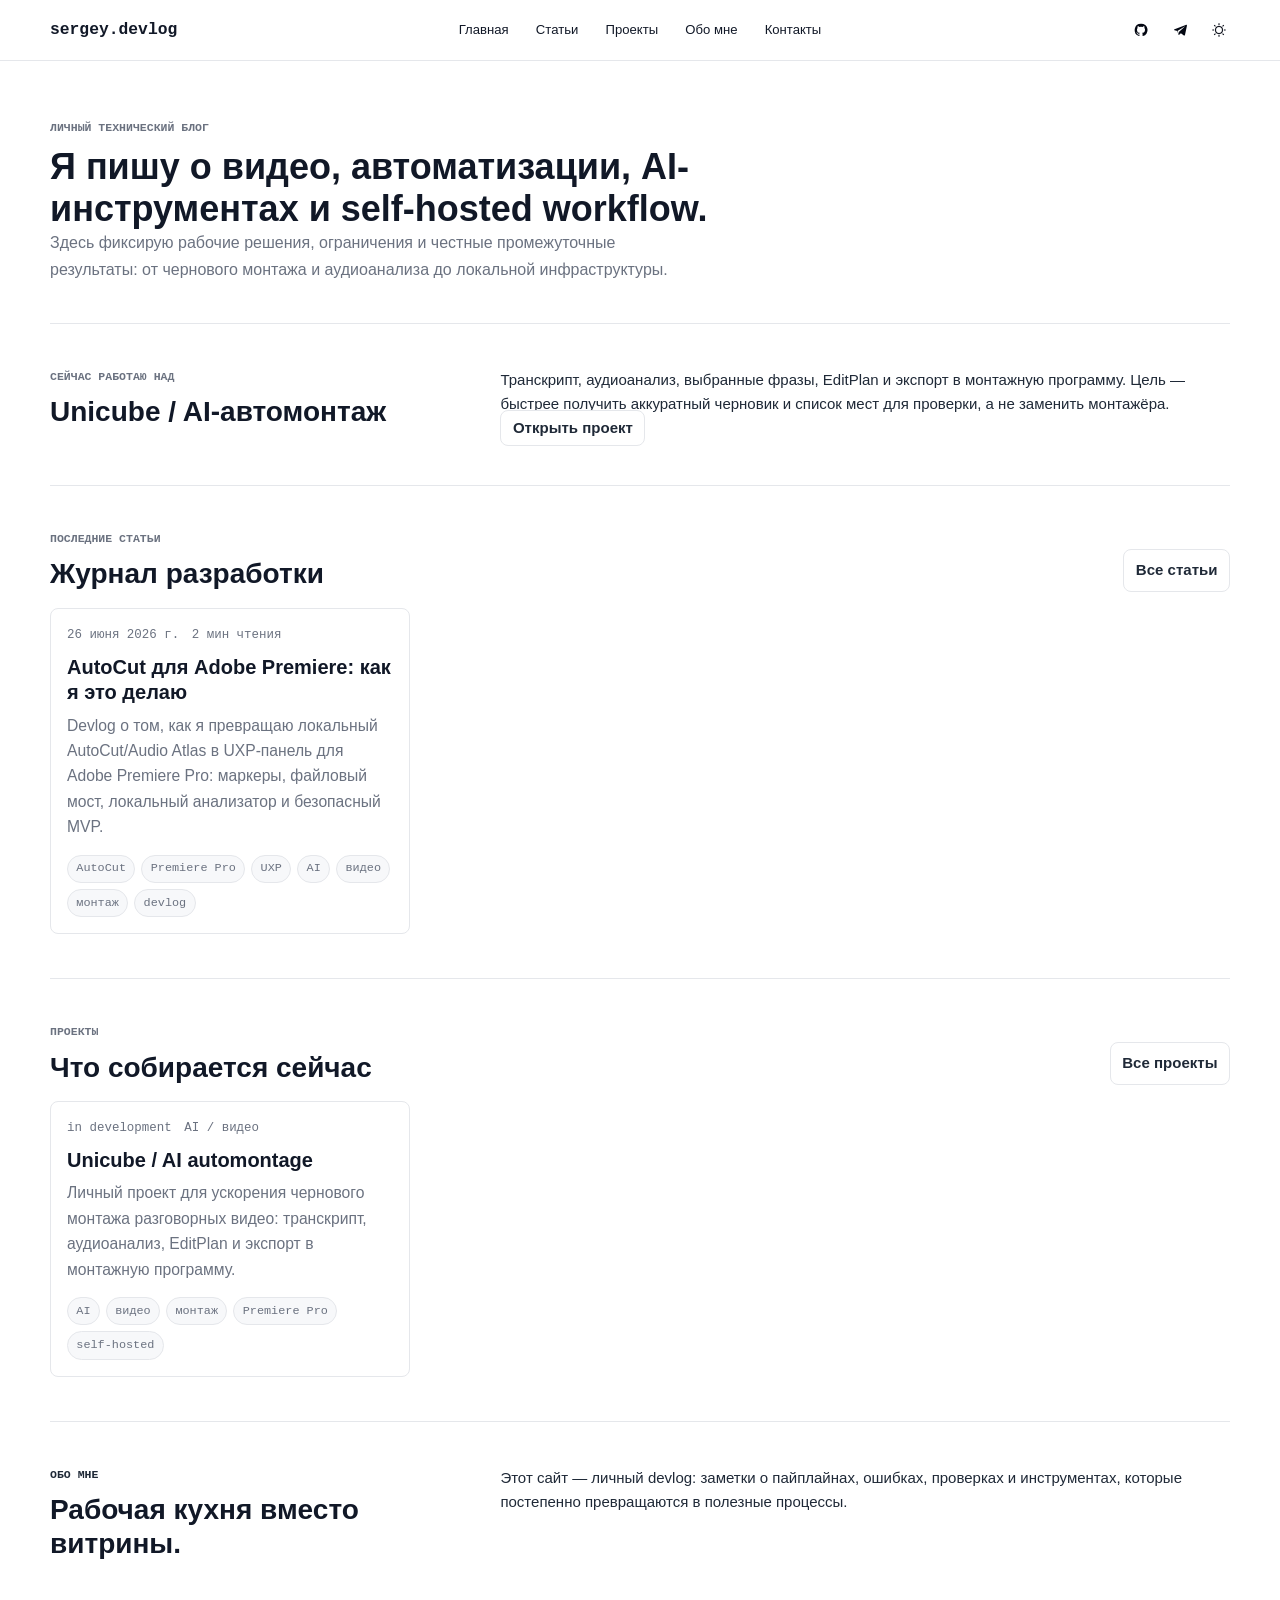
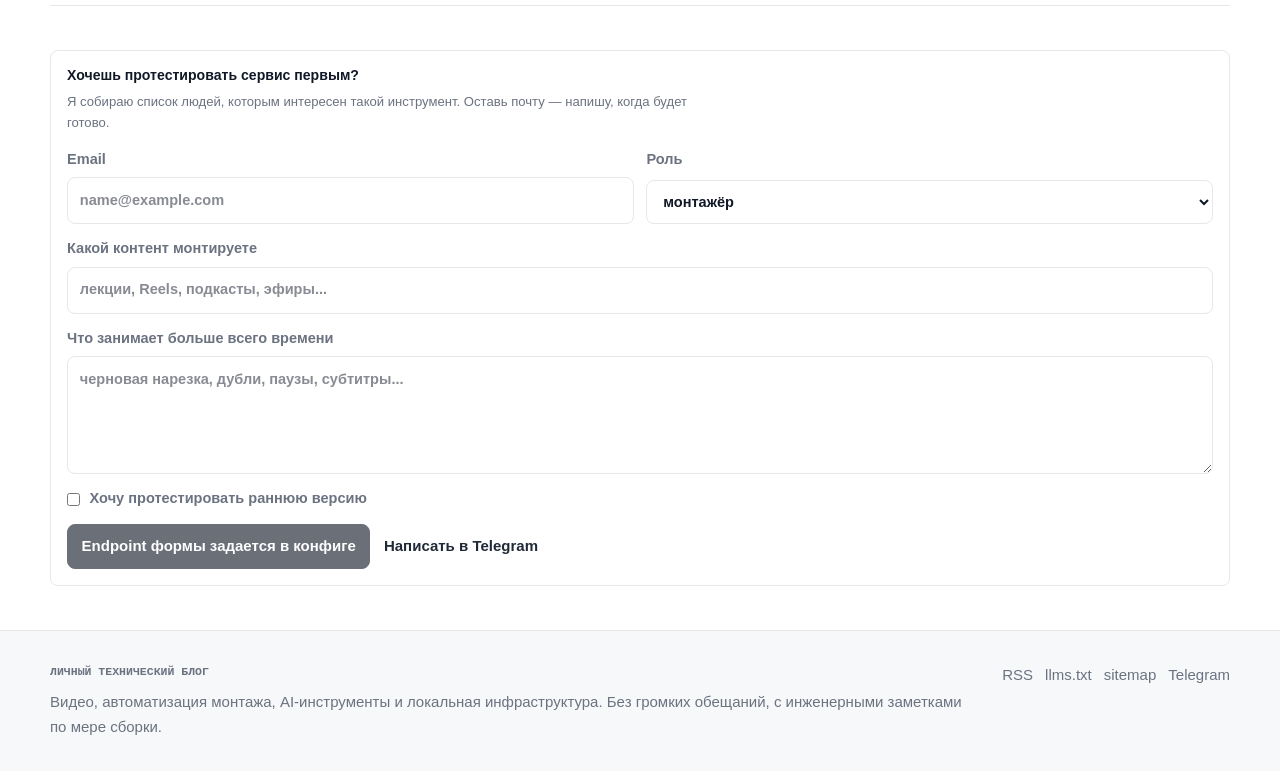
==== commit 51e3a536: "Update article for AutoCut Premiere plugin" ====
--- a/index.html
+++ b/index.html
@@ -7,4 +7,4 @@
     document.documentElement.dataset.theme = nextTheme === 'dark' ? 'dark' : '';
     localStorage.setItem('theme', nextTheme);
   });
-</script><main id="content" class="site-main"><section class="home-intro shell" data-pagefind-body><p class="eyebrow">личный технический блог</p><h1>Я пишу о видео, автоматизации, AI-инструментах и self-hosted workflow.</h1><p class="lead">Здесь фиксирую рабочие решения, ограничения и честные промежуточные результаты: от чернового монтажа и аудиоанализа до локальной инфраструктуры.</p></section><section class="section shell now-block" data-pagefind-body><div><p class="eyebrow">сейчас работаю над</p><h2>Unicube / AI-автомонтаж</h2></div><div class="text-block"><p>Транскрипт, аудиоанализ, выбранные фразы, EditPlan и экспорт в монтажную программу. Цель — быстрее получить аккуратный черновик и список мест для проверки, а не заменить монтажёра.</p><a href="/projects/unicube/">Открыть проект</a></div></section><section class="section shell"><div class="section-head"><div><p class="eyebrow">последние статьи</p><h2>Журнал разработки</h2></div><a href="/articles/">Все статьи</a></div><div class="card-grid"><article class="content-card"><div class="card-meta"><time datetime="2026-06-26T00:00:00.000Z">26 июня 2026 г.</time><span>1 мин чтения</span></div><h2><a href="/articles/ai-automontage-plugin/">AI-автомонтаж коротких видео: как я это делаю</a></h2><p>Первая большая заметка о моём подходе к AI-автомонтажу: что можно автоматизировать, где нужны проверки и как выглядит pipeline на верхнем уровне.</p><ul class="tag-list" aria-label="Теги"><li>AI</li><li>видео</li><li>монтаж</li><li>automation</li><li>Premiere Pro</li><li>devlog</li></ul></article></div></section><section class="section shell"><div class="section-head"><div><p class="eyebrow">проекты</p><h2>Что собирается сейчас</h2></div><a href="/projects/">Все проекты</a></div><div class="card-grid"><article class="content-card project-card"><div class="card-meta"><span>in development</span><span>AI / видео</span></div><h2><a href="/projects/unicube/">Unicube / AI automontage</a></h2><p>Личный проект для ускорения чернового монтажа разговорных видео: транскрипт, аудиоанализ, EditPlan и экспорт в монтажную программу.</p><ul class="tag-list" aria-label="Теги проекта"><li>AI</li><li>видео</li><li>монтаж</li><li>Premiere Pro</li><li>self-hosted</li></ul></article></div></section><section class="section shell about-strip" data-pagefind-body><div><p class="eyebrow">обо мне</p><h2>Рабочая кухня вместо витрины.</h2></div><p>Этот сайт — личный devlog: заметки о пайплайнах, ошибках, проверках и инструментах, которые постепенно превращаются в полезные процессы.</p></section><section class="section shell feedback-band" id="feedback"><form class="feedback-form"><div class="form-intro"><h2>Хочешь протестировать сервис первым?</h2><p>Я собираю список людей, которым интересен такой инструмент. Оставь почту — напишу, когда будет готово.</p></div><div class="form-grid"><label><span>Email</span><input type="email" name="email" placeholder="name@example.com" autocomplete="email"></label><label><span>Роль</span><select name="role"><option value="монтажёр">монтажёр</option><option value="блогер">блогер</option><option value="SMM">SMM</option><option value="предприниматель">предприниматель</option><option value="другое">другое</option></select></label></div><label><span>Какой контент монтируете</span><input name="content_type" placeholder="лекции, Reels, подкасты, эфиры..."></label><label><span>Что занимает больше всего времени</span><textarea name="main_pain" rows="4" placeholder="черновая нарезка, дубли, паузы, субтитры..."></textarea></label><label class="check-row"><input type="checkbox" name="early_access" value="yes"><span>Хочу протестировать раннюю версию</span></label><div class="form-actions"><button type="button" disabled>Endpoint формы задается в конфиге</button><a href="https://t.me/your_username">Написать в Telegram</a></div></form></section></main><footer class="site-footer" data-pagefind-ignore><div class="shell footer-grid"><div><p class="eyebrow">Личный технический блог</p><p>Видео, автоматизация монтажа, AI-инструменты и локальная инфраструктура. Без громких обещаний, с инженерными заметками по мере сборки.</p></div><div class="footer-links"><a href="/rss.xml">RSS</a><a href="/llms.txt">llms.txt</a><a href="/sitemap.xml">sitemap</a><a href="https://t.me/your_username">Telegram</a></div></div></footer></body></html>+</script><main id="content" class="site-main"><section class="home-intro shell" data-pagefind-body><p class="eyebrow">личный технический блог</p><h1>Я пишу о видео, автоматизации, AI-инструментах и self-hosted workflow.</h1><p class="lead">Здесь фиксирую рабочие решения, ограничения и честные промежуточные результаты: от чернового монтажа и аудиоанализа до локальной инфраструктуры.</p></section><section class="section shell now-block" data-pagefind-body><div><p class="eyebrow">сейчас работаю над</p><h2>Unicube / AI-автомонтаж</h2></div><div class="text-block"><p>Транскрипт, аудиоанализ, выбранные фразы, EditPlan и экспорт в монтажную программу. Цель — быстрее получить аккуратный черновик и список мест для проверки, а не заменить монтажёра.</p><a href="/projects/unicube/">Открыть проект</a></div></section><section class="section shell"><div class="section-head"><div><p class="eyebrow">последние статьи</p><h2>Журнал разработки</h2></div><a href="/articles/">Все статьи</a></div><div class="card-grid"><article class="content-card"><div class="card-meta"><time datetime="2026-06-26T00:00:00.000Z">26 июня 2026 г.</time><span>2 мин чтения</span></div><h2><a href="/articles/ai-automontage-plugin/">AutoCut для Adobe Premiere: как я это делаю</a></h2><p>Devlog о том, как я превращаю локальный AutoCut/Audio Atlas в UXP-панель для Adobe Premiere Pro: маркеры, файловый мост, локальный анализатор и безопасный MVP.</p><ul class="tag-list" aria-label="Теги"><li>AutoCut</li><li>Premiere Pro</li><li>UXP</li><li>AI</li><li>видео</li><li>монтаж</li><li>devlog</li></ul></article></div></section><section class="section shell"><div class="section-head"><div><p class="eyebrow">проекты</p><h2>Что собирается сейчас</h2></div><a href="/projects/">Все проекты</a></div><div class="card-grid"><article class="content-card project-card"><div class="card-meta"><span>in development</span><span>AI / видео</span></div><h2><a href="/projects/unicube/">Unicube / AI automontage</a></h2><p>Личный проект для ускорения чернового монтажа разговорных видео: транскрипт, аудиоанализ, EditPlan и экспорт в монтажную программу.</p><ul class="tag-list" aria-label="Теги проекта"><li>AI</li><li>видео</li><li>монтаж</li><li>Premiere Pro</li><li>self-hosted</li></ul></article></div></section><section class="section shell about-strip" data-pagefind-body><div><p class="eyebrow">обо мне</p><h2>Рабочая кухня вместо витрины.</h2></div><p>Этот сайт — личный devlog: заметки о пайплайнах, ошибках, проверках и инструментах, которые постепенно превращаются в полезные процессы.</p></section><section class="section shell feedback-band" id="feedback"><form class="feedback-form"><div class="form-intro"><h2>Хочешь протестировать сервис первым?</h2><p>Я собираю список людей, которым интересен такой инструмент. Оставь почту — напишу, когда будет готово.</p></div><div class="form-grid"><label><span>Email</span><input type="email" name="email" placeholder="name@example.com" autocomplete="email"></label><label><span>Роль</span><select name="role"><option value="монтажёр">монтажёр</option><option value="блогер">блогер</option><option value="SMM">SMM</option><option value="предприниматель">предприниматель</option><option value="другое">другое</option></select></label></div><label><span>Какой контент монтируете</span><input name="content_type" placeholder="лекции, Reels, подкасты, эфиры..."></label><label><span>Что занимает больше всего времени</span><textarea name="main_pain" rows="4" placeholder="черновая нарезка, дубли, паузы, субтитры..."></textarea></label><label class="check-row"><input type="checkbox" name="early_access" value="yes"><span>Хочу протестировать раннюю версию</span></label><div class="form-actions"><button type="button" disabled>Endpoint формы задается в конфиге</button><a href="https://t.me/your_username">Написать в Telegram</a></div></form></section></main><footer class="site-footer" data-pagefind-ignore><div class="shell footer-grid"><div><p class="eyebrow">Личный технический блог</p><p>Видео, автоматизация монтажа, AI-инструменты и локальная инфраструктура. Без громких обещаний, с инженерными заметками по мере сборки.</p></div><div class="footer-links"><a href="/rss.xml">RSS</a><a href="/llms.txt">llms.txt</a><a href="/sitemap.xml">sitemap</a><a href="https://t.me/your_username">Telegram</a></div></div></footer></body></html>
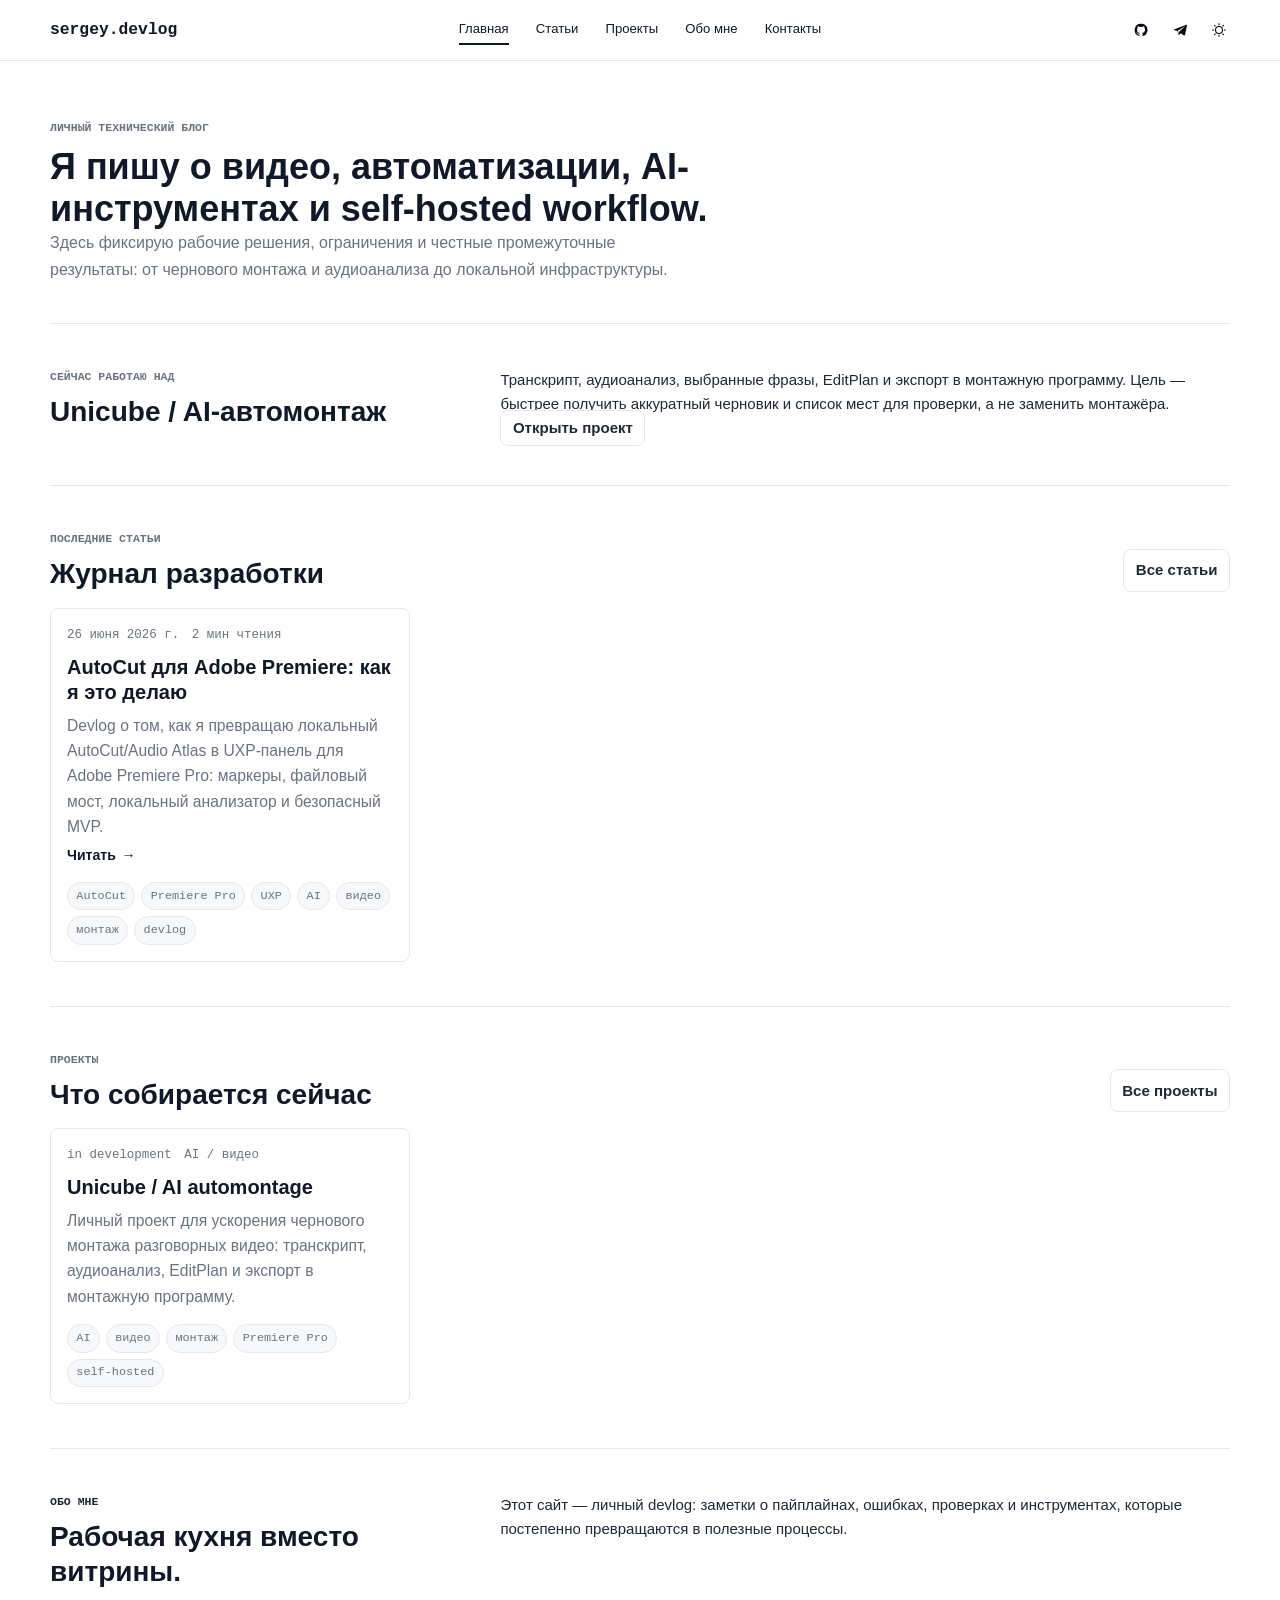
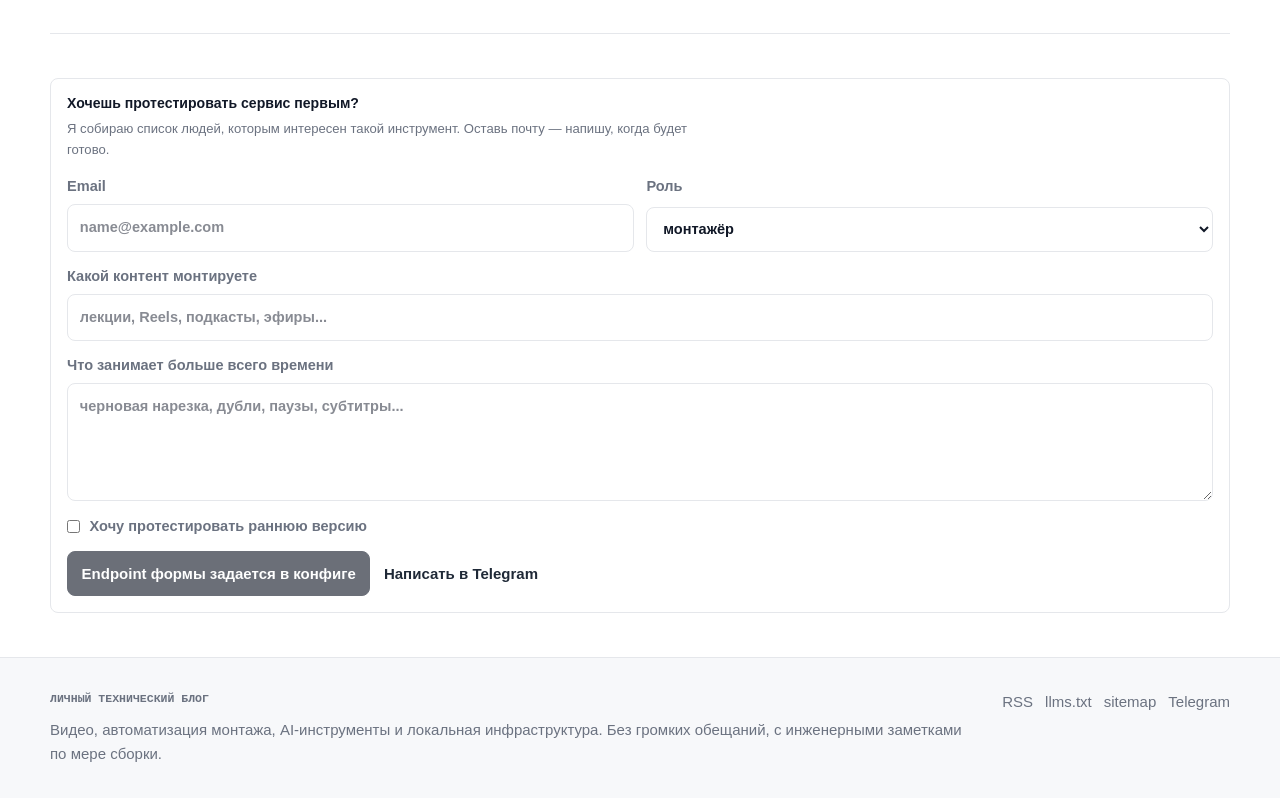
==== commit 55c1e8e1: "Improve article navigation flow" ====
--- a/index.html
+++ b/index.html
@@ -1,4 +1,4 @@
-<!DOCTYPE html><html lang="ru"><head><meta charset="utf-8"><meta name="viewport" content="width=device-width, initial-scale=1"><meta name="generator" content="Astro v7.0.3"><link rel="icon" href="/favicon.svg" type="image/svg+xml"><title>Сергей: видео, AI-автомонтаж и self-hosted workflow</title><meta name="description" content="Личный технический блог о видео, автоматизации монтажа, AI-инструментах, Premiere/DaVinci и self-hosted процессах."><link rel="canonical" href="https://example.com/"><meta name="robots" content="index, follow"><meta property="og:locale" content="ru_RU"><meta property="og:site_name" content="Сергей: видео, AI-автомонтаж и self-hosted workflow"><meta property="og:type" content="website"><meta property="og:title" content="Сергей: видео, AI-автомонтаж и self-hosted workflow"><meta property="og:description" content="Личный технический блог о видео, автоматизации монтажа, AI-инструментах, Premiere/DaVinci и self-hosted процессах."><meta property="og:url" content="https://example.com/"><meta property="og:image" content="https://example.com/images/og-default.svg"><meta name="twitter:card" content="summary_large_image"><meta name="twitter:title" content="Сергей: видео, AI-автомонтаж и self-hosted workflow"><meta name="twitter:description" content="Личный технический блог о видео, автоматизации монтажа, AI-инструментах, Premiere/DaVinci и self-hosted процессах."><meta name="twitter:image" content="https://example.com/images/og-default.svg"><script type="application/ld+json">{"@context":"https://schema.org","@type":"WebSite","name":"Сергей: видео, AI-автомонтаж и self-hosted workflow","url":"https://example.com","inLanguage":"ru-RU","description":"Личный технический блог о видео, автоматизации монтажа, AI-инструментах, Premiere/DaVinci и self-hosted процессах.","author":{"@type":"Person","name":"Сергей"}}</script><script type="application/ld+json">{"@context":"https://schema.org","@type":"Person","name":"Сергей","url":"https://example.com","description":"Я исследую и собираю инструменты на стыке видеопроизводства, автоматизации монтажа, AI и локальной инфраструктуры.","sameAs":["https://t.me/your_username","https://github.com/your_username"]}</script><script type="application/ld+json">{"@context":"https://schema.org","@type":"BreadcrumbList","itemListElement":[{"@type":"ListItem","position":1,"name":"Главная","item":"https://example.com/"}]}</script><link rel="stylesheet" href="/_astro/seo.K-MhYycW.css"></head><body><a class="skip-link" href="#content">К содержанию</a><header class="site-header" data-pagefind-ignore><div class="shell header-inner"><a class="brand" href="/" aria-label="На главную"><strong>sergey.devlog</strong></a><nav class="nav" aria-label="Главная навигация"><a href="/" aria-current="page">Главная</a><a href="/articles/">Статьи</a><a href="/projects/">Проекты</a><a href="/about/">Обо мне</a><a href="/contact/">Контакты</a></nav><div class="header-actions" aria-label="Быстрые ссылки"><a href="https://github.com/your_username" aria-label="GitHub"><svg viewBox="0 0 24 24" aria-hidden="true"><path d="M12 2.5a9.5 9.5 0 0 0-3 18.52c.48.09.65-.2.65-.46v-1.7c-2.64.57-3.2-1.12-3.2-1.12-.43-1.1-1.05-1.39-1.05-1.39-.86-.59.07-.58.07-.58.95.07 1.45.98 1.45.98.85 1.44 2.22 1.03 2.76.78.09-.62.33-1.03.6-1.27-2.1-.24-4.31-1.05-4.31-4.68 0-1.03.37-1.88.98-2.54-.1-.24-.42-1.2.09-2.5 0 0 .79-.25 2.6.97a8.9 8.9 0 0 1 4.73 0c1.8-1.22 2.6-.97 2.6-.97.5 1.3.18 2.26.09 2.5.61.66.98 1.5.98 2.54 0 3.64-2.22 4.44-4.33 4.67.34.3.64.88.64 1.77v2.64c0 .26.17.56.66.46A9.5 9.5 0 0 0 12 2.5Z"></path></svg></a><a href="https://t.me/your_username" aria-label="Telegram"><svg viewBox="0 0 24 24" aria-hidden="true"><path d="M20.55 4.4 3.9 10.83c-1.14.46-1.13 1.1-.2 1.38l4.27 1.33 1.63 5c.2.56.1.78.68.78.44 0 .64-.2.9-.45l2.16-2.1 4.5 3.33c.83.46 1.42.22 1.63-.77L22.4 5.54c.3-1.2-.46-1.75-1.85-1.14Zm-11.9 8.83 9.75-6.15c.49-.3.93-.14.57.18l-8.34 7.52-.33 3.49-1.65-5.04Z"></path></svg></a><button class="theme-toggle" type="button" aria-label="Переключить тему" data-theme-toggle><svg viewBox="0 0 24 24" aria-hidden="true"><path d="M12 18a6 6 0 1 1 0-12 6 6 0 0 1 0 12Zm0-1.6a4.4 4.4 0 1 0 0-8.8 4.4 4.4 0 0 0 0 8.8ZM11.2 2h1.6v2.7h-1.6V2Zm0 17.3h1.6V22h-1.6v-2.7ZM2 11.2h2.7v1.6H2v-1.6Zm17.3 0H22v1.6h-2.7v-1.6ZM4.22 5.35l1.13-1.13 1.9 1.9-1.13 1.13-1.9-1.9Zm12.53 12.53 1.13-1.13 1.9 1.9-1.13 1.13-1.9-1.9Zm0-11.76 1.9-1.9 1.13 1.13-1.9 1.9-1.13-1.13ZM4.22 18.65l1.9-1.9 1.13 1.13-1.9 1.9-1.13-1.13Z"></path></svg></button></div></div></header><script>
+<!DOCTYPE html><html lang="ru"><head><meta charset="utf-8"><meta name="viewport" content="width=device-width, initial-scale=1"><meta name="generator" content="Astro v7.0.3"><link rel="icon" href="/favicon.svg" type="image/svg+xml"><title>Сергей: видео, AI-автомонтаж и self-hosted workflow</title><meta name="description" content="Личный технический блог о видео, автоматизации монтажа, AI-инструментах, Premiere/DaVinci и self-hosted процессах."><link rel="canonical" href="https://example.com/"><meta name="robots" content="index, follow"><meta property="og:locale" content="ru_RU"><meta property="og:site_name" content="Сергей: видео, AI-автомонтаж и self-hosted workflow"><meta property="og:type" content="website"><meta property="og:title" content="Сергей: видео, AI-автомонтаж и self-hosted workflow"><meta property="og:description" content="Личный технический блог о видео, автоматизации монтажа, AI-инструментах, Premiere/DaVinci и self-hosted процессах."><meta property="og:url" content="https://example.com/"><meta property="og:image" content="https://example.com/images/og-default.svg"><meta name="twitter:card" content="summary_large_image"><meta name="twitter:title" content="Сергей: видео, AI-автомонтаж и self-hosted workflow"><meta name="twitter:description" content="Личный технический блог о видео, автоматизации монтажа, AI-инструментах, Premiere/DaVinci и self-hosted процессах."><meta name="twitter:image" content="https://example.com/images/og-default.svg"><script type="application/ld+json">{"@context":"https://schema.org","@type":"WebSite","name":"Сергей: видео, AI-автомонтаж и self-hosted workflow","url":"https://example.com","inLanguage":"ru-RU","description":"Личный технический блог о видео, автоматизации монтажа, AI-инструментах, Premiere/DaVinci и self-hosted процессах.","author":{"@type":"Person","name":"Сергей"}}</script><script type="application/ld+json">{"@context":"https://schema.org","@type":"Person","name":"Сергей","url":"https://example.com","description":"Я исследую и собираю инструменты на стыке видеопроизводства, автоматизации монтажа, AI и локальной инфраструктуры.","sameAs":["https://t.me/your_username","https://github.com/your_username"]}</script><script type="application/ld+json">{"@context":"https://schema.org","@type":"BreadcrumbList","itemListElement":[{"@type":"ListItem","position":1,"name":"Главная","item":"https://example.com/"}]}</script><link rel="stylesheet" href="/_astro/seo.1qjp1LRA.css"></head><body><a class="skip-link" href="#content">К содержанию</a><header class="site-header" data-pagefind-ignore><div class="shell header-inner"><a class="brand" href="/" aria-label="На главную"><strong>sergey.devlog</strong></a><nav class="nav" aria-label="Главная навигация"><a href="/" aria-current="page">Главная</a><a href="/articles/">Статьи</a><a href="/projects/">Проекты</a><a href="/about/">Обо мне</a><a href="/contact/">Контакты</a></nav><div class="header-actions" aria-label="Быстрые ссылки"><a href="https://github.com/your_username" aria-label="GitHub"><svg viewBox="0 0 24 24" aria-hidden="true"><path d="M12 2.5a9.5 9.5 0 0 0-3 18.52c.48.09.65-.2.65-.46v-1.7c-2.64.57-3.2-1.12-3.2-1.12-.43-1.1-1.05-1.39-1.05-1.39-.86-.59.07-.58.07-.58.95.07 1.45.98 1.45.98.85 1.44 2.22 1.03 2.76.78.09-.62.33-1.03.6-1.27-2.1-.24-4.31-1.05-4.31-4.68 0-1.03.37-1.88.98-2.54-.1-.24-.42-1.2.09-2.5 0 0 .79-.25 2.6.97a8.9 8.9 0 0 1 4.73 0c1.8-1.22 2.6-.97 2.6-.97.5 1.3.18 2.26.09 2.5.61.66.98 1.5.98 2.54 0 3.64-2.22 4.44-4.33 4.67.34.3.64.88.64 1.77v2.64c0 .26.17.56.66.46A9.5 9.5 0 0 0 12 2.5Z"></path></svg></a><a href="https://t.me/your_username" aria-label="Telegram"><svg viewBox="0 0 24 24" aria-hidden="true"><path d="M20.55 4.4 3.9 10.83c-1.14.46-1.13 1.1-.2 1.38l4.27 1.33 1.63 5c.2.56.1.78.68.78.44 0 .64-.2.9-.45l2.16-2.1 4.5 3.33c.83.46 1.42.22 1.63-.77L22.4 5.54c.3-1.2-.46-1.75-1.85-1.14Zm-11.9 8.83 9.75-6.15c.49-.3.93-.14.57.18l-8.34 7.52-.33 3.49-1.65-5.04Z"></path></svg></a><button class="theme-toggle" type="button" aria-label="Переключить тему" data-theme-toggle><svg viewBox="0 0 24 24" aria-hidden="true"><path d="M12 18a6 6 0 1 1 0-12 6 6 0 0 1 0 12Zm0-1.6a4.4 4.4 0 1 0 0-8.8 4.4 4.4 0 0 0 0 8.8ZM11.2 2h1.6v2.7h-1.6V2Zm0 17.3h1.6V22h-1.6v-2.7ZM2 11.2h2.7v1.6H2v-1.6Zm17.3 0H22v1.6h-2.7v-1.6ZM4.22 5.35l1.13-1.13 1.9 1.9-1.13 1.13-1.9-1.9Zm12.53 12.53 1.13-1.13 1.9 1.9-1.13 1.13-1.9-1.9Zm0-11.76 1.9-1.9 1.13 1.13-1.9 1.9-1.13-1.13ZM4.22 18.65l1.9-1.9 1.13 1.13-1.9 1.9-1.13-1.13Z"></path></svg></button></div></div></header><script>
   const storedTheme = localStorage.getItem('theme');
   if (storedTheme === 'dark') document.documentElement.dataset.theme = 'dark';
 
@@ -7,4 +7,4 @@
     document.documentElement.dataset.theme = nextTheme === 'dark' ? 'dark' : '';
     localStorage.setItem('theme', nextTheme);
   });
-</script><main id="content" class="site-main"><section class="home-intro shell" data-pagefind-body><p class="eyebrow">личный технический блог</p><h1>Я пишу о видео, автоматизации, AI-инструментах и self-hosted workflow.</h1><p class="lead">Здесь фиксирую рабочие решения, ограничения и честные промежуточные результаты: от чернового монтажа и аудиоанализа до локальной инфраструктуры.</p></section><section class="section shell now-block" data-pagefind-body><div><p class="eyebrow">сейчас работаю над</p><h2>Unicube / AI-автомонтаж</h2></div><div class="text-block"><p>Транскрипт, аудиоанализ, выбранные фразы, EditPlan и экспорт в монтажную программу. Цель — быстрее получить аккуратный черновик и список мест для проверки, а не заменить монтажёра.</p><a href="/projects/unicube/">Открыть проект</a></div></section><section class="section shell"><div class="section-head"><div><p class="eyebrow">последние статьи</p><h2>Журнал разработки</h2></div><a href="/articles/">Все статьи</a></div><div class="card-grid"><article class="content-card"><div class="card-meta"><time datetime="2026-06-26T00:00:00.000Z">26 июня 2026 г.</time><span>2 мин чтения</span></div><h2><a href="/articles/ai-automontage-plugin/">AutoCut для Adobe Premiere: как я это делаю</a></h2><p>Devlog о том, как я превращаю локальный AutoCut/Audio Atlas в UXP-панель для Adobe Premiere Pro: маркеры, файловый мост, локальный анализатор и безопасный MVP.</p><ul class="tag-list" aria-label="Теги"><li>AutoCut</li><li>Premiere Pro</li><li>UXP</li><li>AI</li><li>видео</li><li>монтаж</li><li>devlog</li></ul></article></div></section><section class="section shell"><div class="section-head"><div><p class="eyebrow">проекты</p><h2>Что собирается сейчас</h2></div><a href="/projects/">Все проекты</a></div><div class="card-grid"><article class="content-card project-card"><div class="card-meta"><span>in development</span><span>AI / видео</span></div><h2><a href="/projects/unicube/">Unicube / AI automontage</a></h2><p>Личный проект для ускорения чернового монтажа разговорных видео: транскрипт, аудиоанализ, EditPlan и экспорт в монтажную программу.</p><ul class="tag-list" aria-label="Теги проекта"><li>AI</li><li>видео</li><li>монтаж</li><li>Premiere Pro</li><li>self-hosted</li></ul></article></div></section><section class="section shell about-strip" data-pagefind-body><div><p class="eyebrow">обо мне</p><h2>Рабочая кухня вместо витрины.</h2></div><p>Этот сайт — личный devlog: заметки о пайплайнах, ошибках, проверках и инструментах, которые постепенно превращаются в полезные процессы.</p></section><section class="section shell feedback-band" id="feedback"><form class="feedback-form"><div class="form-intro"><h2>Хочешь протестировать сервис первым?</h2><p>Я собираю список людей, которым интересен такой инструмент. Оставь почту — напишу, когда будет готово.</p></div><div class="form-grid"><label><span>Email</span><input type="email" name="email" placeholder="name@example.com" autocomplete="email"></label><label><span>Роль</span><select name="role"><option value="монтажёр">монтажёр</option><option value="блогер">блогер</option><option value="SMM">SMM</option><option value="предприниматель">предприниматель</option><option value="другое">другое</option></select></label></div><label><span>Какой контент монтируете</span><input name="content_type" placeholder="лекции, Reels, подкасты, эфиры..."></label><label><span>Что занимает больше всего времени</span><textarea name="main_pain" rows="4" placeholder="черновая нарезка, дубли, паузы, субтитры..."></textarea></label><label class="check-row"><input type="checkbox" name="early_access" value="yes"><span>Хочу протестировать раннюю версию</span></label><div class="form-actions"><button type="button" disabled>Endpoint формы задается в конфиге</button><a href="https://t.me/your_username">Написать в Telegram</a></div></form></section></main><footer class="site-footer" data-pagefind-ignore><div class="shell footer-grid"><div><p class="eyebrow">Личный технический блог</p><p>Видео, автоматизация монтажа, AI-инструменты и локальная инфраструктура. Без громких обещаний, с инженерными заметками по мере сборки.</p></div><div class="footer-links"><a href="/rss.xml">RSS</a><a href="/llms.txt">llms.txt</a><a href="/sitemap.xml">sitemap</a><a href="https://t.me/your_username">Telegram</a></div></div></footer></body></html>+</script><main id="content" class="site-main"><section class="home-intro shell" data-pagefind-body><p class="eyebrow">личный технический блог</p><h1>Я пишу о видео, автоматизации, AI-инструментах и self-hosted workflow.</h1><p class="lead">Здесь фиксирую рабочие решения, ограничения и честные промежуточные результаты: от чернового монтажа и аудиоанализа до локальной инфраструктуры.</p></section><section class="section shell now-block" data-pagefind-body><div><p class="eyebrow">сейчас работаю над</p><h2>Unicube / AI-автомонтаж</h2></div><div class="text-block"><p>Транскрипт, аудиоанализ, выбранные фразы, EditPlan и экспорт в монтажную программу. Цель — быстрее получить аккуратный черновик и список мест для проверки, а не заменить монтажёра.</p><a href="/projects/unicube/">Открыть проект</a></div></section><section class="section shell"><div class="section-head"><div><p class="eyebrow">последние статьи</p><h2>Журнал разработки</h2></div><a href="/articles/">Все статьи</a></div><div class="card-grid"><article class="content-card"><div class="card-meta"><time datetime="2026-06-26T00:00:00.000Z">26 июня 2026 г.</time><span>2 мин чтения</span></div><h2><a href="/articles/ai-automontage-plugin/">AutoCut для Adobe Premiere: как я это делаю</a></h2><p>Devlog о том, как я превращаю локальный AutoCut/Audio Atlas в UXP-панель для Adobe Premiere Pro: маркеры, файловый мост, локальный анализатор и безопасный MVP.</p><a class="card-link" href="/articles/ai-automontage-plugin/">Читать</a><ul class="tag-list" aria-label="Теги"><li>AutoCut</li><li>Premiere Pro</li><li>UXP</li><li>AI</li><li>видео</li><li>монтаж</li><li>devlog</li></ul></article></div></section><section class="section shell"><div class="section-head"><div><p class="eyebrow">проекты</p><h2>Что собирается сейчас</h2></div><a href="/projects/">Все проекты</a></div><div class="card-grid"><article class="content-card project-card"><div class="card-meta"><span>in development</span><span>AI / видео</span></div><h2><a href="/projects/unicube/">Unicube / AI automontage</a></h2><p>Личный проект для ускорения чернового монтажа разговорных видео: транскрипт, аудиоанализ, EditPlan и экспорт в монтажную программу.</p><ul class="tag-list" aria-label="Теги проекта"><li>AI</li><li>видео</li><li>монтаж</li><li>Premiere Pro</li><li>self-hosted</li></ul></article></div></section><section class="section shell about-strip" data-pagefind-body><div><p class="eyebrow">обо мне</p><h2>Рабочая кухня вместо витрины.</h2></div><p>Этот сайт — личный devlog: заметки о пайплайнах, ошибках, проверках и инструментах, которые постепенно превращаются в полезные процессы.</p></section><section class="section shell feedback-band" id="feedback"><form class="feedback-form"><div class="form-intro"><h2>Хочешь протестировать сервис первым?</h2><p>Я собираю список людей, которым интересен такой инструмент. Оставь почту — напишу, когда будет готово.</p></div><div class="form-grid"><label><span>Email</span><input type="email" name="email" placeholder="name@example.com" autocomplete="email"></label><label><span>Роль</span><select name="role"><option value="монтажёр">монтажёр</option><option value="блогер">блогер</option><option value="SMM">SMM</option><option value="предприниматель">предприниматель</option><option value="другое">другое</option></select></label></div><label><span>Какой контент монтируете</span><input name="content_type" placeholder="лекции, Reels, подкасты, эфиры..."></label><label><span>Что занимает больше всего времени</span><textarea name="main_pain" rows="4" placeholder="черновая нарезка, дубли, паузы, субтитры..."></textarea></label><label class="check-row"><input type="checkbox" name="early_access" value="yes"><span>Хочу протестировать раннюю версию</span></label><div class="form-actions"><button type="button" disabled>Endpoint формы задается в конфиге</button><a href="https://t.me/your_username">Написать в Telegram</a></div></form></section></main><footer class="site-footer" data-pagefind-ignore><div class="shell footer-grid"><div><p class="eyebrow">Личный технический блог</p><p>Видео, автоматизация монтажа, AI-инструменты и локальная инфраструктура. Без громких обещаний, с инженерными заметками по мере сборки.</p></div><div class="footer-links"><a href="/rss.xml">RSS</a><a href="/llms.txt">llms.txt</a><a href="/sitemap.xml">sitemap</a><a href="https://t.me/your_username">Telegram</a></div></div></footer></body></html>
--- a/_astro/seo.1qjp1LRA.css
+++ b/_astro/seo.1qjp1LRA.css
@@ -0,0 +1,2 @@
+/*! tailwindcss v4.3.1 | MIT License | https://tailwindcss.com */
+@layer properties{@supports (((-webkit-hyphens:none)) and (not (margin-trim:inline))) or ((-moz-orient:inline) and (not (color:rgb(from red r g b)))){*,:before,:after,::backdrop{--tw-outline-style:solid}}}@layer theme{:root,:host{--font-sans:ui-sans-serif, system-ui, sans-serif, "Apple Color Emoji", "Segoe UI Emoji", "Segoe UI Symbol", "Noto Color Emoji";--font-mono:ui-monospace, SFMono-Regular, Menlo, Monaco, Consolas, "Liberation Mono", "Courier New", monospace;--radius-lg:.5rem;--default-font-family:var(--font-sans);--default-mono-font-family:var(--font-mono)}}@layer base{*,:after,:before,::backdrop{box-sizing:border-box;border:0 solid;margin:0;padding:0}::file-selector-button{box-sizing:border-box;border:0 solid;margin:0;padding:0}html,:host{-webkit-text-size-adjust:100%;tab-size:4;line-height:1.5;font-family:var(--default-font-family,ui-sans-serif, system-ui, sans-serif, "Apple Color Emoji", "Segoe UI Emoji", "Segoe UI Symbol", "Noto Color Emoji");font-feature-settings:var(--default-font-feature-settings,normal);font-variation-settings:var(--default-font-variation-settings,normal);-webkit-tap-highlight-color:transparent}hr{height:0;color:inherit;border-top-width:1px}abbr:where([title]){text-decoration:underline dotted}h1,h2,h3,h4,h5,h6{font-size:inherit;font-weight:inherit}a{color:inherit;-webkit-text-decoration:inherit;-webkit-text-decoration:inherit;-webkit-text-decoration:inherit;text-decoration:inherit}b,strong{font-weight:bolder}code,kbd,samp,pre{font-family:var(--default-mono-font-family,ui-monospace, SFMono-Regular, Menlo, Monaco, Consolas, "Liberation Mono", "Courier New", monospace);font-feature-settings:var(--default-mono-font-feature-settings,normal);font-variation-settings:var(--default-mono-font-variation-settings,normal);font-size:1em}small{font-size:80%}sub,sup{vertical-align:baseline;font-size:75%;line-height:0;position:relative}sub{bottom:-.25em}sup{top:-.5em}table{text-indent:0;border-color:inherit;border-collapse:collapse}:-moz-focusring{outline:auto}progress{vertical-align:baseline}summary{display:list-item}ol,ul,menu{list-style:none}img,svg,video,canvas,audio,iframe,embed,object{vertical-align:middle;display:block}img,video{max-width:100%;height:auto}button,input,select,optgroup,textarea{font:inherit;font-feature-settings:inherit;font-variation-settings:inherit;letter-spacing:inherit;color:inherit;opacity:1;background-color:#0000;border-radius:0}::file-selector-button{font:inherit;font-feature-settings:inherit;font-variation-settings:inherit;letter-spacing:inherit;color:inherit;opacity:1;background-color:#0000;border-radius:0}:where(select:is([multiple],[size])) optgroup{font-weight:bolder}:where(select:is([multiple],[size])) optgroup option{padding-inline-start:20px}::file-selector-button{margin-inline-end:4px}::placeholder{opacity:1}@supports (not ((-webkit-appearance:-apple-pay-button))) or (contain-intrinsic-size:1px){::placeholder{color:currentColor}@supports (color:color-mix(in lab, red, red)){::placeholder{color:color-mix(in oklab, currentcolor 50%, transparent)}}}textarea{resize:vertical}::-webkit-search-decoration{-webkit-appearance:none}::-webkit-date-and-time-value{min-height:1lh;text-align:inherit}::-webkit-datetime-edit{display:inline-flex}::-webkit-datetime-edit-fields-wrapper{padding:0}::-webkit-datetime-edit{padding-block:0}::-webkit-datetime-edit-year-field{padding-block:0}::-webkit-datetime-edit-month-field{padding-block:0}::-webkit-datetime-edit-day-field{padding-block:0}::-webkit-datetime-edit-hour-field{padding-block:0}::-webkit-datetime-edit-minute-field{padding-block:0}::-webkit-datetime-edit-second-field{padding-block:0}::-webkit-datetime-edit-millisecond-field{padding-block:0}::-webkit-datetime-edit-meridiem-field{padding-block:0}::-webkit-calendar-picker-indicator{line-height:1}:-moz-ui-invalid{box-shadow:none}button,input:where([type=button],[type=reset],[type=submit]){appearance:button}::file-selector-button{appearance:button}::-webkit-inner-spin-button{height:auto}::-webkit-outer-spin-button{height:auto}[hidden]:where(:not([hidden=until-found])){display:none!important}}@layer components;@layer utilities{.static{position:static}.prose{color:var(--tw-prose-body);max-width:65ch}.prose :where(p):not(:where([class~=not-prose],[class~=not-prose] *)){margin-top:1.25em;margin-bottom:1.25em}.prose :where([class~=lead]):not(:where([class~=not-prose],[class~=not-prose] *)){color:var(--tw-prose-lead);margin-top:1.2em;margin-bottom:1.2em;font-size:1.25em;line-height:1.6}.prose :where(a):not(:where([class~=not-prose],[class~=not-prose] *)){color:var(--tw-prose-links);font-weight:500;text-decoration:underline}.prose :where(strong):not(:where([class~=not-prose],[class~=not-prose] *)){color:var(--tw-prose-bold);font-weight:600}.prose :where(a strong):not(:where([class~=not-prose],[class~=not-prose] *)),.prose :where(blockquote strong):not(:where([class~=not-prose],[class~=not-prose] *)),.prose :where(thead th strong):not(:where([class~=not-prose],[class~=not-prose] *)){color:inherit}.prose :where(ol):not(:where([class~=not-prose],[class~=not-prose] *)){margin-top:1.25em;margin-bottom:1.25em;padding-inline-start:1.625em;list-style-type:decimal}.prose :where(ol[type=A]):not(:where([class~=not-prose],[class~=not-prose] *)){list-style-type:upper-alpha}.prose :where(ol[type=a]):not(:where([class~=not-prose],[class~=not-prose] *)){list-style-type:lower-alpha}.prose :where(ol[type=A s]):not(:where([class~=not-prose],[class~=not-prose] *)){list-style-type:upper-alpha}.prose :where(ol[type=a s]):not(:where([class~=not-prose],[class~=not-prose] *)){list-style-type:lower-alpha}.prose :where(ol[type=I]):not(:where([class~=not-prose],[class~=not-prose] *)){list-style-type:upper-roman}.prose :where(ol[type=i]):not(:where([class~=not-prose],[class~=not-prose] *)){list-style-type:lower-roman}.prose :where(ol[type=I s]):not(:where([class~=not-prose],[class~=not-prose] *)){list-style-type:upper-roman}.prose :where(ol[type=i s]):not(:where([class~=not-prose],[class~=not-prose] *)){list-style-type:lower-roman}.prose :where(ol[type="1"]):not(:where([class~=not-prose],[class~=not-prose] *)){list-style-type:decimal}.prose :where(ul):not(:where([class~=not-prose],[class~=not-prose] *)){margin-top:1.25em;margin-bottom:1.25em;padding-inline-start:1.625em;list-style-type:disc}.prose :where(ol>li):not(:where([class~=not-prose],[class~=not-prose] *))::marker{color:var(--tw-prose-counters);font-weight:400}.prose :where(ul>li):not(:where([class~=not-prose],[class~=not-prose] *))::marker{color:var(--tw-prose-bullets)}.prose :where(dt):not(:where([class~=not-prose],[class~=not-prose] *)){color:var(--tw-prose-headings);margin-top:1.25em;font-weight:600}.prose :where(hr):not(:where([class~=not-prose],[class~=not-prose] *)){border-color:var(--tw-prose-hr);border-top-width:1px;margin-top:3em;margin-bottom:3em}.prose :where(blockquote):not(:where([class~=not-prose],[class~=not-prose] *)){color:var(--tw-prose-quotes);border-inline-start-width:.25rem;border-inline-start-color:var(--tw-prose-quote-borders);quotes:"“""”""‘""’";margin-top:1.6em;margin-bottom:1.6em;padding-inline-start:1em;font-style:italic;font-weight:500}.prose :where(blockquote p:first-of-type):not(:where([class~=not-prose],[class~=not-prose] *)):before{content:open-quote}.prose :where(blockquote p:last-of-type):not(:where([class~=not-prose],[class~=not-prose] *)):after{content:close-quote}.prose :where(h1):not(:where([class~=not-prose],[class~=not-prose] *)){color:var(--tw-prose-headings);margin-top:0;margin-bottom:.888889em;font-size:2.25em;font-weight:800;line-height:1.11111}.prose :where(h1 strong):not(:where([class~=not-prose],[class~=not-prose] *)){color:inherit;font-weight:900}.prose :where(h2):not(:where([class~=not-prose],[class~=not-prose] *)){color:var(--tw-prose-headings);margin-top:2em;margin-bottom:1em;font-size:1.5em;font-weight:700;line-height:1.33333}.prose :where(h2 strong):not(:where([class~=not-prose],[class~=not-prose] *)){color:inherit;font-weight:800}.prose :where(h3):not(:where([class~=not-prose],[class~=not-prose] *)){color:var(--tw-prose-headings);margin-top:1.6em;margin-bottom:.6em;font-size:1.25em;font-weight:600;line-height:1.6}.prose :where(h3 strong):not(:where([class~=not-prose],[class~=not-prose] *)){color:inherit;font-weight:700}.prose :where(h4):not(:where([class~=not-prose],[class~=not-prose] *)){color:var(--tw-prose-headings);margin-top:1.5em;margin-bottom:.5em;font-weight:600;line-height:1.5}.prose :where(h4 strong):not(:where([class~=not-prose],[class~=not-prose] *)){color:inherit;font-weight:700}.prose :where(img):not(:where([class~=not-prose],[class~=not-prose] *)){margin-top:2em;margin-bottom:2em}.prose :where(picture):not(:where([class~=not-prose],[class~=not-prose] *)){margin-top:2em;margin-bottom:2em;display:block}.prose :where(video):not(:where([class~=not-prose],[class~=not-prose] *)){margin-top:2em;margin-bottom:2em}.prose :where(kbd):not(:where([class~=not-prose],[class~=not-prose] *)){color:var(--tw-prose-kbd);box-shadow:0 0 0 1px var(--tw-prose-kbd-shadows), 0 3px 0 var(--tw-prose-kbd-shadows);padding-top:.1875em;padding-inline-end:.375em;padding-bottom:.1875em;border-radius:.3125rem;padding-inline-start:.375em;font-family:inherit;font-size:.875em;font-weight:500}.prose :where(code):not(:where([class~=not-prose],[class~=not-prose] *)){color:var(--tw-prose-code);font-size:.875em;font-weight:600}.prose :where(code):not(:where([class~=not-prose],[class~=not-prose] *)):before,.prose :where(code):not(:where([class~=not-prose],[class~=not-prose] *)):after{content:"`"}.prose :where(a code):not(:where([class~=not-prose],[class~=not-prose] *)),.prose :where(h1 code):not(:where([class~=not-prose],[class~=not-prose] *)){color:inherit}.prose :where(h2 code):not(:where([class~=not-prose],[class~=not-prose] *)){color:inherit;font-size:.875em}.prose :where(h3 code):not(:where([class~=not-prose],[class~=not-prose] *)){color:inherit;font-size:.9em}.prose :where(h4 code):not(:where([class~=not-prose],[class~=not-prose] *)),.prose :where(blockquote code):not(:where([class~=not-prose],[class~=not-prose] *)),.prose :where(thead th code):not(:where([class~=not-prose],[class~=not-prose] *)){color:inherit}.prose :where(pre):not(:where([class~=not-prose],[class~=not-prose] *)){color:var(--tw-prose-pre-code);background-color:var(--tw-prose-pre-bg);padding-top:.857143em;padding-inline-end:1.14286em;padding-bottom:.857143em;border-radius:.375rem;margin-top:1.71429em;margin-bottom:1.71429em;padding-inline-start:1.14286em;font-size:.875em;font-weight:400;line-height:1.71429;overflow-x:auto}.prose :where(pre code):not(:where([class~=not-prose],[class~=not-prose] *)){font-weight:inherit;color:inherit;font-size:inherit;font-family:inherit;line-height:inherit;background-color:#0000;border-width:0;border-radius:0;padding:0}.prose :where(pre code):not(:where([class~=not-prose],[class~=not-prose] *)):before,.prose :where(pre code):not(:where([class~=not-prose],[class~=not-prose] *)):after{content:none}.prose :where(table):not(:where([class~=not-prose],[class~=not-prose] *)){table-layout:auto;width:100%;margin-top:2em;margin-bottom:2em;font-size:.875em;line-height:1.71429}.prose :where(thead):not(:where([class~=not-prose],[class~=not-prose] *)){border-bottom-width:1px;border-bottom-color:var(--tw-prose-th-borders)}.prose :where(thead th):not(:where([class~=not-prose],[class~=not-prose] *)){color:var(--tw-prose-headings);vertical-align:bottom;padding-inline-end:.571429em;padding-bottom:.571429em;padding-inline-start:.571429em;font-weight:600}.prose :where(tbody tr):not(:where([class~=not-prose],[class~=not-prose] *)){border-bottom-width:1px;border-bottom-color:var(--tw-prose-td-borders)}.prose :where(tbody tr:last-child):not(:where([class~=not-prose],[class~=not-prose] *)){border-bottom-width:0}.prose :where(tbody td):not(:where([class~=not-prose],[class~=not-prose] *)){vertical-align:baseline}.prose :where(tfoot):not(:where([class~=not-prose],[class~=not-prose] *)){border-top-width:1px;border-top-color:var(--tw-prose-th-borders)}.prose :where(tfoot td):not(:where([class~=not-prose],[class~=not-prose] *)){vertical-align:top}.prose :where(th,td):not(:where([class~=not-prose],[class~=not-prose] *)){text-align:start}.prose :where(figure>*):not(:where([class~=not-prose],[class~=not-prose] *)){margin-top:0;margin-bottom:0}.prose :where(figcaption):not(:where([class~=not-prose],[class~=not-prose] *)){color:var(--tw-prose-captions);margin-top:.857143em;font-size:.875em;line-height:1.42857}.prose{--tw-prose-body:oklch(37.3% .034 259.733);--tw-prose-headings:oklch(21% .034 264.665);--tw-prose-lead:oklch(44.6% .03 256.802);--tw-prose-links:oklch(21% .034 264.665);--tw-prose-bold:oklch(21% .034 264.665);--tw-prose-counters:oklch(55.1% .027 264.364);--tw-prose-bullets:oklch(87.2% .01 258.338);--tw-prose-hr:oklch(92.8% .006 264.531);--tw-prose-quotes:oklch(21% .034 264.665);--tw-prose-quote-borders:oklch(92.8% .006 264.531);--tw-prose-captions:oklch(55.1% .027 264.364);--tw-prose-kbd:oklch(21% .034 264.665);--tw-prose-kbd-shadows:oklab(21% -.00316127 -.0338527/.1);--tw-prose-code:oklch(21% .034 264.665);--tw-prose-pre-code:oklch(92.8% .006 264.531);--tw-prose-pre-bg:oklch(27.8% .033 256.848);--tw-prose-th-borders:oklch(87.2% .01 258.338);--tw-prose-td-borders:oklch(92.8% .006 264.531);--tw-prose-invert-body:oklch(87.2% .01 258.338);--tw-prose-invert-headings:#fff;--tw-prose-invert-lead:oklch(70.7% .022 261.325);--tw-prose-invert-links:#fff;--tw-prose-invert-bold:#fff;--tw-prose-invert-counters:oklch(70.7% .022 261.325);--tw-prose-invert-bullets:oklch(44.6% .03 256.802);--tw-prose-invert-hr:oklch(37.3% .034 259.733);--tw-prose-invert-quotes:oklch(96.7% .003 264.542);--tw-prose-invert-quote-borders:oklch(37.3% .034 259.733);--tw-prose-invert-captions:oklch(70.7% .022 261.325);--tw-prose-invert-kbd:#fff;--tw-prose-invert-kbd-shadows:#ffffff1a;--tw-prose-invert-code:#fff;--tw-prose-invert-pre-code:oklch(87.2% .01 258.338);--tw-prose-invert-pre-bg:#00000080;--tw-prose-invert-th-borders:oklch(44.6% .03 256.802);--tw-prose-invert-td-borders:oklch(37.3% .034 259.733);font-size:1rem;line-height:1.75}.prose :where(picture>img):not(:where([class~=not-prose],[class~=not-prose] *)){margin-top:0;margin-bottom:0}.prose :where(li):not(:where([class~=not-prose],[class~=not-prose] *)){margin-top:.5em;margin-bottom:.5em}.prose :where(ol>li):not(:where([class~=not-prose],[class~=not-prose] *)),.prose :where(ul>li):not(:where([class~=not-prose],[class~=not-prose] *)){padding-inline-start:.375em}.prose :where(.prose>ul>li p):not(:where([class~=not-prose],[class~=not-prose] *)){margin-top:.75em;margin-bottom:.75em}.prose :where(.prose>ul>li>p:first-child):not(:where([class~=not-prose],[class~=not-prose] *)){margin-top:1.25em}.prose :where(.prose>ul>li>p:last-child):not(:where([class~=not-prose],[class~=not-prose] *)){margin-bottom:1.25em}.prose :where(.prose>ol>li>p:first-child):not(:where([class~=not-prose],[class~=not-prose] *)){margin-top:1.25em}.prose :where(.prose>ol>li>p:last-child):not(:where([class~=not-prose],[class~=not-prose] *)){margin-bottom:1.25em}.prose :where(ul ul,ul ol,ol ul,ol ol):not(:where([class~=not-prose],[class~=not-prose] *)){margin-top:.75em;margin-bottom:.75em}.prose :where(dl):not(:where([class~=not-prose],[class~=not-prose] *)){margin-top:1.25em;margin-bottom:1.25em}.prose :where(dd):not(:where([class~=not-prose],[class~=not-prose] *)){margin-top:.5em;padding-inline-start:1.625em}.prose :where(hr+*):not(:where([class~=not-prose],[class~=not-prose] *)),.prose :where(h2+*):not(:where([class~=not-prose],[class~=not-prose] *)),.prose :where(h3+*):not(:where([class~=not-prose],[class~=not-prose] *)),.prose :where(h4+*):not(:where([class~=not-prose],[class~=not-prose] *)){margin-top:0}.prose :where(thead th:first-child):not(:where([class~=not-prose],[class~=not-prose] *)){padding-inline-start:0}.prose :where(thead th:last-child):not(:where([class~=not-prose],[class~=not-prose] *)){padding-inline-end:0}.prose :where(tbody td,tfoot td):not(:where([class~=not-prose],[class~=not-prose] *)){padding-top:.571429em;padding-inline-end:.571429em;padding-bottom:.571429em;padding-inline-start:.571429em}.prose :where(tbody td:first-child,tfoot td:first-child):not(:where([class~=not-prose],[class~=not-prose] *)){padding-inline-start:0}.prose :where(tbody td:last-child,tfoot td:last-child):not(:where([class~=not-prose],[class~=not-prose] *)){padding-inline-end:0}.prose :where(figure):not(:where([class~=not-prose],[class~=not-prose] *)){margin-top:2em;margin-bottom:2em}.prose :where(.prose>:first-child):not(:where([class~=not-prose],[class~=not-prose] *)){margin-top:0}.prose :where(.prose>:last-child):not(:where([class~=not-prose],[class~=not-prose] *)){margin-bottom:0}.hidden{display:none}.outline{outline-style:var(--tw-outline-style);outline-width:1px}}:root{color-scheme:light;--bg:#fff;--page:#f7f8fa;--surface:#fff;--muted-surface:#f3f4f6;--ink:#111827;--text:#1f2937;--muted:#6b7280;--soft:#9ca3af;--line:#e5e7eb;--line-strong:#d1d5db;--accent:#111827;--accent-strong:#111827;--diagram:#111827;--diagram-soft:#1f2937;--radius:8px;--radius-lg:12px;--mono:"SFMono-Regular", "Cascadia Code", "Liberation Mono", Menlo, monospace;--body:-apple-system, BlinkMacSystemFont, "Segoe UI", Roboto, "Helvetica Neue", Arial, sans-serif}:root[data-theme=dark]{color-scheme:dark;--bg:#111827;--page:#1f2937;--surface:#111827;--muted-surface:#172033;--ink:#f9fafb;--text:#e5e7eb;--muted:#9ca3af;--soft:#6b7280;--line:#374151;--line-strong:#4b5563}*{box-sizing:border-box}html{scroll-behavior:smooth}body{background:var(--bg);color:var(--text);font-family:var(--body);letter-spacing:0;margin:0;font-size:15px;line-height:1.62}a{color:inherit;text-underline-offset:.22em;text-decoration-color:#65a30d59;text-decoration-thickness:1px}a:hover{color:var(--accent-strong);text-decoration-color:currentColor}img,svg{max-width:100%;display:block}button,input,textarea,select{font:inherit}button,.button{border:1px solid var(--line);border-radius:var(--radius);background:var(--surface);min-height:40px;color:var(--ink);justify-content:center;align-items:center;gap:.45rem;padding:.58rem .85rem;font-weight:650;text-decoration:none;transition:border-color .14s,background .14s,color .14s;display:inline-flex}button:hover,.button:hover{border-color:var(--line-strong);background:var(--muted-surface);color:var(--ink)}button:disabled{cursor:not-allowed;opacity:.62}.primary,.form-actions button{border-color:var(--ink);background:var(--ink);color:#fff}.primary:hover,.form-actions button:hover{border-color:var(--accent-strong);background:var(--accent-strong);color:#fff}.secondary{background:var(--surface)}.skip-link{z-index:30;background:var(--ink);color:#fff;border-radius:var(--radius);padding:.55rem .8rem;position:absolute;top:.75rem;left:1rem;transform:translateY(-160%)}.skip-link:focus{transform:translateY(0)}.shell{width:min(1180px,100% - 60px);margin:0 auto}.site-main{min-height:70vh}.site-header{z-index:20;border-bottom:1px solid var(--line);backdrop-filter:blur(4px);background:#fffffffc;position:sticky;top:0}.header-inner{grid-template-columns:220px 1fr 220px;align-items:center;gap:1.2rem;min-height:60px;display:grid}.brand{min-width:max-content;color:var(--ink);font-family:var(--mono);align-items:center;text-decoration:none;display:inline-flex}.brand-mark{display:none}.brand strong{font-size:1.02rem;font-weight:780;line-height:1.1;display:block}.nav{flex-wrap:wrap;justify-content:center;gap:1.7rem;display:flex}.nav a{color:var(--ink);border-bottom:2px solid #0000;border-radius:0;padding:.18rem 0 .24rem;font-size:.82rem;font-weight:500;text-decoration:none}.nav a:hover,.nav a[aria-current=page]{color:var(--ink);border-bottom-color:var(--ink);background:0 0;text-decoration:none}.header-actions{justify-content:flex-end;align-items:center;gap:1.05rem;display:flex}.header-actions a,.header-actions button{background:var(--surface);color:#030712;border:0;border-radius:0;place-items:center;width:22px;height:22px;min-height:22px;padding:0;text-decoration:none;display:grid}.header-actions a:hover,.header-actions button:hover{border-color:var(--line-strong);color:var(--ink)}.header-actions svg{fill:currentColor;width:16px;height:16px}.home-intro{max-width:760px;margin-left:max(30px,50% - 590px);padding:3.6rem 0 2.5rem}.home-intro h1,.page-head h1,.article-header h1{color:var(--ink);letter-spacing:0;margin:0;font-size:2.25rem;font-weight:800;line-height:1.17}.lead,.page-head p,.article-header>p{max-width:650px;color:var(--muted);font-size:1rem;line-height:1.65}.eyebrow{color:var(--muted);font-family:var(--mono);letter-spacing:0;text-transform:uppercase;margin:0 0 .55rem;font-size:.72rem;font-weight:600}.section{border-top:1px solid var(--line);padding:2.75rem 0}.section-grid,.now-block,.about-strip,.feedback-band{grid-template-columns:minmax(220px,.72fr) minmax(0,1.28fr);align-items:start;gap:2.5rem;display:grid}.section h2,.compact-list h2,.timeline h2{color:var(--ink);letter-spacing:0;margin:0;font-size:1.75rem;font-weight:720;line-height:1.22}.section-head{justify-content:space-between;align-items:flex-end;gap:1rem;margin-bottom:1rem;display:flex}.section-head a,.text-block a,.article-next a,.contact-strip a,.contact-list a{border:1px solid var(--line);border-radius:var(--radius);background:var(--surface);padding:.52rem .72rem;font-size:.94rem;font-weight:650;text-decoration:none}.text-block p:first-child,.about-strip p{margin-top:0}.text-block p,.about-strip p{color:var(--text)}.card-grid{grid-template-columns:repeat(auto-fit,minmax(min(100%,280px),360px));gap:1rem;display:grid}.content-card{border:1px solid var(--line);border-radius:var(--radius);background:var(--surface);min-height:100%;padding:1rem}.content-card h2{color:var(--ink);letter-spacing:0;margin:.62rem 0 .42rem;font-size:1.25rem;font-weight:720;line-height:1.28}.content-card p{color:var(--muted);font-size:.98rem}.card-link{color:var(--ink);margin-top:.25rem;font-size:.88rem;font-weight:720;text-decoration:none;display:inline-flex}.card-link:after{content:"→";margin-left:.35rem}.content-card.is-muted{background:var(--page)}.card-meta,.article-meta{color:var(--muted);font-family:var(--mono);flex-wrap:wrap;gap:.45rem .78rem;font-size:.78rem;display:flex}.tag-list{flex-wrap:wrap;gap:.38rem;margin:.95rem 0 0;padding:0;list-style:none;display:flex}.tag-list li,.tag-filter button{border:1px solid var(--line);background:var(--page);color:var(--muted);font-family:var(--mono);border-radius:999px;padding:.22rem .52rem;font-size:.74rem}.tag-filter{flex-wrap:wrap;gap:.45rem;display:flex}.tag-filter button{cursor:pointer;min-height:34px}.tag-filter button.is-active{color:var(--accent-strong);background:#84cc161f;border-color:#65a30d73}.page-head{padding:3.6rem 0 1.8rem}.search-panel{padding-bottom:0}.search-box{border:1px solid var(--line);border-radius:var(--radius-lg);background:var(--surface);padding:1rem}.search-box label{color:var(--muted);margin-bottom:.45rem;font-weight:750;display:block}.search-box input,.feedback-form input,.feedback-form textarea,.feedback-form select,.subscribe-box input{border:1px solid var(--line);border-radius:var(--radius);background:var(--surface);width:100%;color:var(--ink);padding:.68rem .74rem}.search-results ol{gap:.65rem;margin:1rem 0 0;padding:0;list-style:none;display:grid}.search-results a{border-top:1px solid var(--line);padding-top:.75rem;text-decoration:none;display:block}.search-results p{color:var(--muted);margin:.2rem 0 0;font-size:.94rem}.draft-list{grid-template-columns:repeat(2,minmax(0,1fr));gap:.8rem;display:grid}.feedback-band{display:block}.feedback-form{border:1px solid var(--line);background:var(--surface);border-radius:8px;padding:1rem}.form-intro{max-width:620px;margin-bottom:.92rem}.form-intro h2{color:var(--ink);margin:0 0 .35rem;font-size:.88rem;font-weight:800;line-height:1.25}.form-intro p{color:var(--muted);margin:0;font-size:.82rem}.feedback-form label{color:var(--muted);gap:.35rem;margin-bottom:.82rem;font-size:.91rem;font-weight:700;display:grid}.feedback-form textarea{resize:vertical}.form-grid{grid-template-columns:repeat(2,minmax(0,1fr));gap:.8rem;display:grid}.check-row{align-items:center;grid-template-columns:none!important;gap:.6rem!important;display:flex!important}.check-row input{width:auto}.form-actions{flex-wrap:wrap;align-items:center;gap:.85rem;margin-top:.6rem;display:flex}.form-actions a{color:var(--text);font-weight:650;text-decoration:none}.article-shell{grid-template-columns:230px minmax(0,524px) 194px;justify-content:center;align-items:start;gap:28px;width:min(100%,1004px);padding:0 0 3.6rem;display:grid}.article-main{min-width:0}.article-header{margin-bottom:1rem;padding-top:1.72rem}.article-breadcrumbs{color:var(--muted);flex-wrap:wrap;align-items:center;gap:.38rem;margin-bottom:.62rem;font-size:.78rem;line-height:1.35;display:flex}.article-breadcrumbs a{color:var(--ink);font-weight:650;text-decoration:none}.article-breadcrumbs span:last-child{max-width:100%}.article-header h1{margin-top:.78rem;font-size:2rem;font-weight:820;line-height:1.19}.article-header>p{color:var(--ink);margin-bottom:0;font-size:.98rem;line-height:1.58}.author-sidebar{border-right:1px solid var(--line);background:var(--page);min-height:calc(100vh - 60px);color:var(--muted);padding:1.8rem 1.9rem 1.45rem;position:sticky;top:60px}.author-card{gap:1.1rem;display:grid}.author-avatar{border:1px solid var(--line);object-fit:cover;background:#e5e7eb;border-radius:9px;width:96px;height:96px}.author-kicker{display:none}.author-card h2,.sidebar-section h3{color:var(--ink);margin:0;font-size:1rem;font-weight:800;line-height:1.28}.author-card p{color:var(--text);margin:.92rem 0 0;font-size:.84rem;line-height:1.62}.sidebar-links{grid-template-columns:1fr;gap:.73rem;margin:1.62rem 0 1.5rem;display:grid}.sidebar-links a{color:var(--ink);background:0 0;border:0;border-radius:0;align-items:center;gap:.64rem;padding:0;font-size:.82rem;font-weight:500;text-decoration:none;display:inline-flex}.sidebar-links svg{fill:none;stroke:currentColor;stroke-width:1.8px;stroke-linecap:round;stroke-linejoin:round;flex:0 0 14px;width:14px;height:14px}.sidebar-links a:nth-child(3) svg,.sidebar-links a:nth-child(4) svg{fill:currentColor;stroke:none}.sidebar-section{border-top:1px solid var(--line);margin-top:1.4rem;padding-top:1.4rem}.latest-list{gap:.95rem;margin:.95rem 0 0;padding:0;list-style:none;display:grid}.latest-list a,.latest-list span{color:var(--text);font-size:.82rem;line-height:1.45;text-decoration:none;display:block}.latest-list time{color:var(--muted);margin-top:.28rem;font-size:.73rem;display:block}.latest-list a:hover{color:var(--accent-strong)}.subscribe-box p{color:var(--text);margin:.65rem 0 1rem;font-size:.8rem;line-height:1.55}.subscribe-box form{gap:.5rem;display:grid}.subscribe-box button{background:var(--ink);color:#fff;min-height:42px}.sidebar-copy{color:var(--soft);margin:6.2rem 0 0;font-size:.72rem}.toc{border:1px solid var(--line);border-radius:var(--radius-lg);background:var(--surface);color:var(--muted);margin-top:1.3rem;padding:1rem .9rem;font-size:.78rem;position:sticky;top:82px}.toc p{color:var(--ink);margin:0 0 .68rem;font-size:.86rem;font-weight:780}.toc ol{gap:.72rem;margin:0;padding:0;list-style:none;display:grid}.toc a{border-left:2px solid var(--line);color:var(--text);padding-left:.52rem;line-height:1.35;text-decoration:none;display:block}.toc a:hover{border-left-color:var(--accent);color:var(--ink)}.article-content{width:100%;max-width:524px;color:var(--text);font-size:.86rem;line-height:1.52}.article-content :where(p,ul,ol,pre,figure){margin-top:.58rem;margin-bottom:.58rem}.article-content :where(h2,h3){color:var(--ink);letter-spacing:0}.article-content h2{margin-top:1.25rem;margin-bottom:.36rem;font-size:1.18rem;font-weight:780;line-height:1.25}.article-content h3{margin-top:2rem;font-size:1.16rem;font-weight:720;line-height:1.3}.article-content :where(p,li){color:var(--text)}.article-content :where(ul,ol){padding-left:1.25rem;line-height:1.46}.article-content li+li{margin-top:0}.article-content pre{border:1px solid var(--line);border-radius:var(--radius);background:var(--page);color:var(--ink);padding:.58rem .72rem;font-size:.78rem;line-height:1.35;overflow-x:auto}.article-content code{background:var(--page);font-family:var(--mono);border-radius:5px;padding:.12rem .28rem;font-size:.9em}.article-content pre code{background:0 0;padding:0}.architecture-diagram{color:#e5e7eb;background:radial-gradient(circle at 50% 0,#e2e8f024,#0000 36%),linear-gradient(135deg,#202a33,#111821 68%);border:1px solid #ffffff14;border-radius:5px;width:100%;max-width:524px;padding:0;overflow:hidden;box-shadow:0 18px 42px #0f172a29}.architecture-diagram figcaption{clip:rect(0 0 0 0);width:1px;height:1px;position:absolute;overflow:hidden}.diagram-canvas{min-height:272px;padding:1.05rem .68rem .92rem;position:relative}.diagram-wires{z-index:1;fill:none;pointer-events:none;stroke:#cbd5e16b;stroke-dasharray:6 5;stroke-linecap:round;stroke-width:1.1px;width:100%;height:100%;position:absolute;inset:0}.diagram-flow{z-index:2;grid-template-columns:.92fr 18px .88fr 18px 1.08fr 18px .86fr 18px .78fr;align-items:center;gap:.34rem;display:grid;position:relative}.diagram-node{text-align:center;background:linear-gradient(#4b556380,#1f2937ad),#0f172a2e;border:1px solid #e2e8f038;border-radius:13px;align-content:center;justify-items:center;gap:.44rem;min-width:0;min-height:116px;padding:.6rem .34rem;display:grid;box-shadow:inset 0 1px #ffffff14}.diagram-node strong{color:#fff;font-size:.58rem;font-weight:800;line-height:1.36;display:block}.diagram-node ol{color:#f3f4f6;text-align:left;margin:0;padding-left:0;font-size:.59rem;line-height:1.55;list-style-position:inside}.diagram-node.source,.diagram-node.result{background:linear-gradient(#374151bd,#1f2937a8)}.diagram-arrow{color:#cbd5e1;font-size:1.08rem;font-weight:800}.diagram-person{border:2px solid #ffffff9e;border-bottom:0;border-radius:999px 999px 7px 7px;width:18px;height:24px}.diagram-icon{background:#0f172a40;border:1px solid #e2e8f06b;border-radius:12px;place-items:center;width:36px;height:36px;display:grid}.diagram-icon svg{fill:#dbeafe;width:22px;height:22px}.telegram-icon{border-radius:50%}.telegram-icon svg{fill:#38bdf8}.chip-icon{border-radius:7px;width:28px;height:28px}.chip-icon svg{fill:#93c5fd;width:18px;height:18px}.diagram-storage{z-index:2;color:#fff;text-align:center;background:linear-gradient(#7b8490,#3f4854);border-radius:50%/18%;place-items:center;width:112px;min-height:52px;margin:1.05rem auto 0;font-size:.62rem;font-weight:800;line-height:1.25;display:grid;position:relative;box-shadow:inset 0 8px 14px #ffffff1f}.article-cta{max-width:524px;margin-top:1.25rem}.compact-form-row{grid-template-columns:1fr auto;gap:.62rem;display:grid}.compact-form-row input{min-height:40px}.compact-form-row button{border-color:var(--ink);background:var(--ink);color:#fff;min-width:142px;min-height:40px;font-size:.82rem}.article-next{flex-wrap:wrap;gap:.8rem;max-width:524px;margin-top:1.4rem;display:flex}.timeline{gap:1rem;padding:1rem 0 4rem;display:grid}.timeline article,.compact-list{border-left:3px solid var(--accent);background:var(--surface);border-radius:0 var(--radius) var(--radius) 0;padding:1rem 1.2rem}.timeline span{color:var(--accent-strong);font-family:var(--mono);font-size:.78rem;font-weight:800}.compact-list ul{gap:.8rem;margin-bottom:0;padding-left:1.2rem;display:grid}.contact-strip,.contact-list{flex-wrap:wrap;gap:.85rem;display:flex}.site-footer{border-top:1px solid var(--line);background:var(--page)}.footer-grid{color:var(--muted);grid-template-columns:1fr auto;gap:2rem;padding:2rem 0;display:grid}.footer-links{flex-wrap:wrap;place-content:start flex-end;gap:.75rem;display:flex}@media (width<=820px){.article-shell{grid-template-columns:minmax(0,1fr);gap:1rem;width:min(100% - 24px,640px);padding-top:1.3rem}.author-sidebar{border:1px solid var(--line);border-radius:var(--radius-lg);min-height:0;position:static}.author-card{grid-template-columns:auto minmax(0,1fr);align-items:center}.sidebar-links{grid-template-columns:repeat(4,auto);justify-content:start}.header-inner{grid-template-columns:1fr auto}.nav{grid-column:1/-1;justify-content:flex-start;padding-bottom:.75rem}.section-grid,.now-block,.about-strip,.footer-grid{grid-template-columns:1fr}.toc{display:none}.diagram-flow{grid-template-columns:1fr;gap:.55rem}.diagram-arrow{justify-self:center;transform:rotate(90deg)}.diagram-canvas{min-height:auto;padding:.9rem}.diagram-wires{display:none}.diagram-storage{margin-top:.75rem}}@media (width<=720px){body{font-size:16px}.shell{width:min(100% - 24px,1220px)}.header-inner{gap:.65rem;min-height:56px}.brand strong{font-size:.96rem}.nav{flex-wrap:nowrap;padding-bottom:.65rem;overflow-x:auto}.home-intro{width:min(100% - 24px,1220px);margin:0 auto;padding:3rem 0 2.2rem}.home-intro h1,.page-head h1,.article-header h1{font-size:2rem;line-height:1.16}.lead,.page-head p,.article-header>p{font-size:1rem}.section{padding:2.1rem 0}.section h2,.compact-list h2,.timeline h2{font-size:1.45rem}.section-head{flex-direction:column;align-items:flex-start}.card-grid,.draft-list,.form-grid{grid-template-columns:1fr}.article-shell{padding:1.3rem 0 2.6rem}.author-card{grid-template-columns:1fr}.author-avatar{width:82px;height:82px}.sidebar-links{grid-template-columns:repeat(2,minmax(0,1fr))}.article-content{font-size:16px}.article-content h2{font-size:1.45rem}.feedback-form{padding:1rem}.compact-form-row{grid-template-columns:1fr}.form-actions{flex-direction:column;align-items:stretch}.form-actions a,.form-actions button{width:100%}}@property --tw-outline-style{syntax:"*";inherits:false;initial-value:solid}
